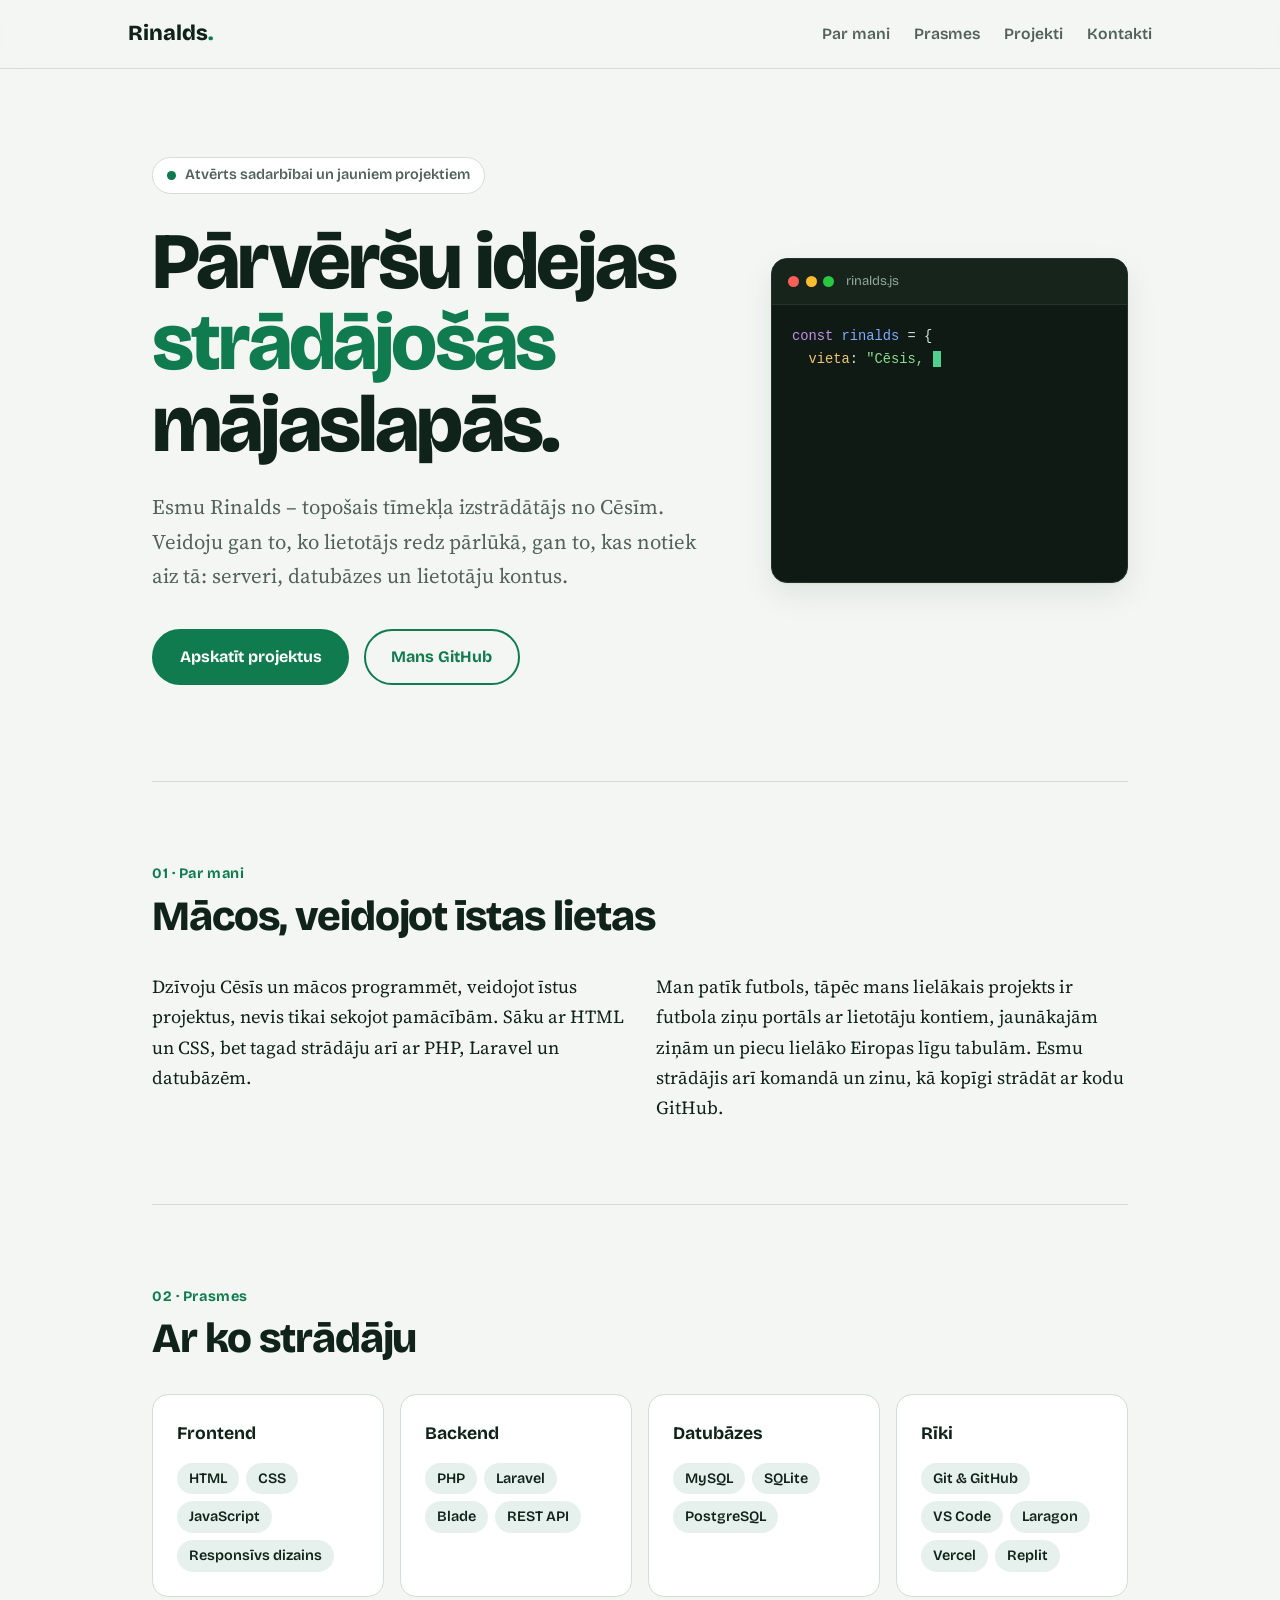
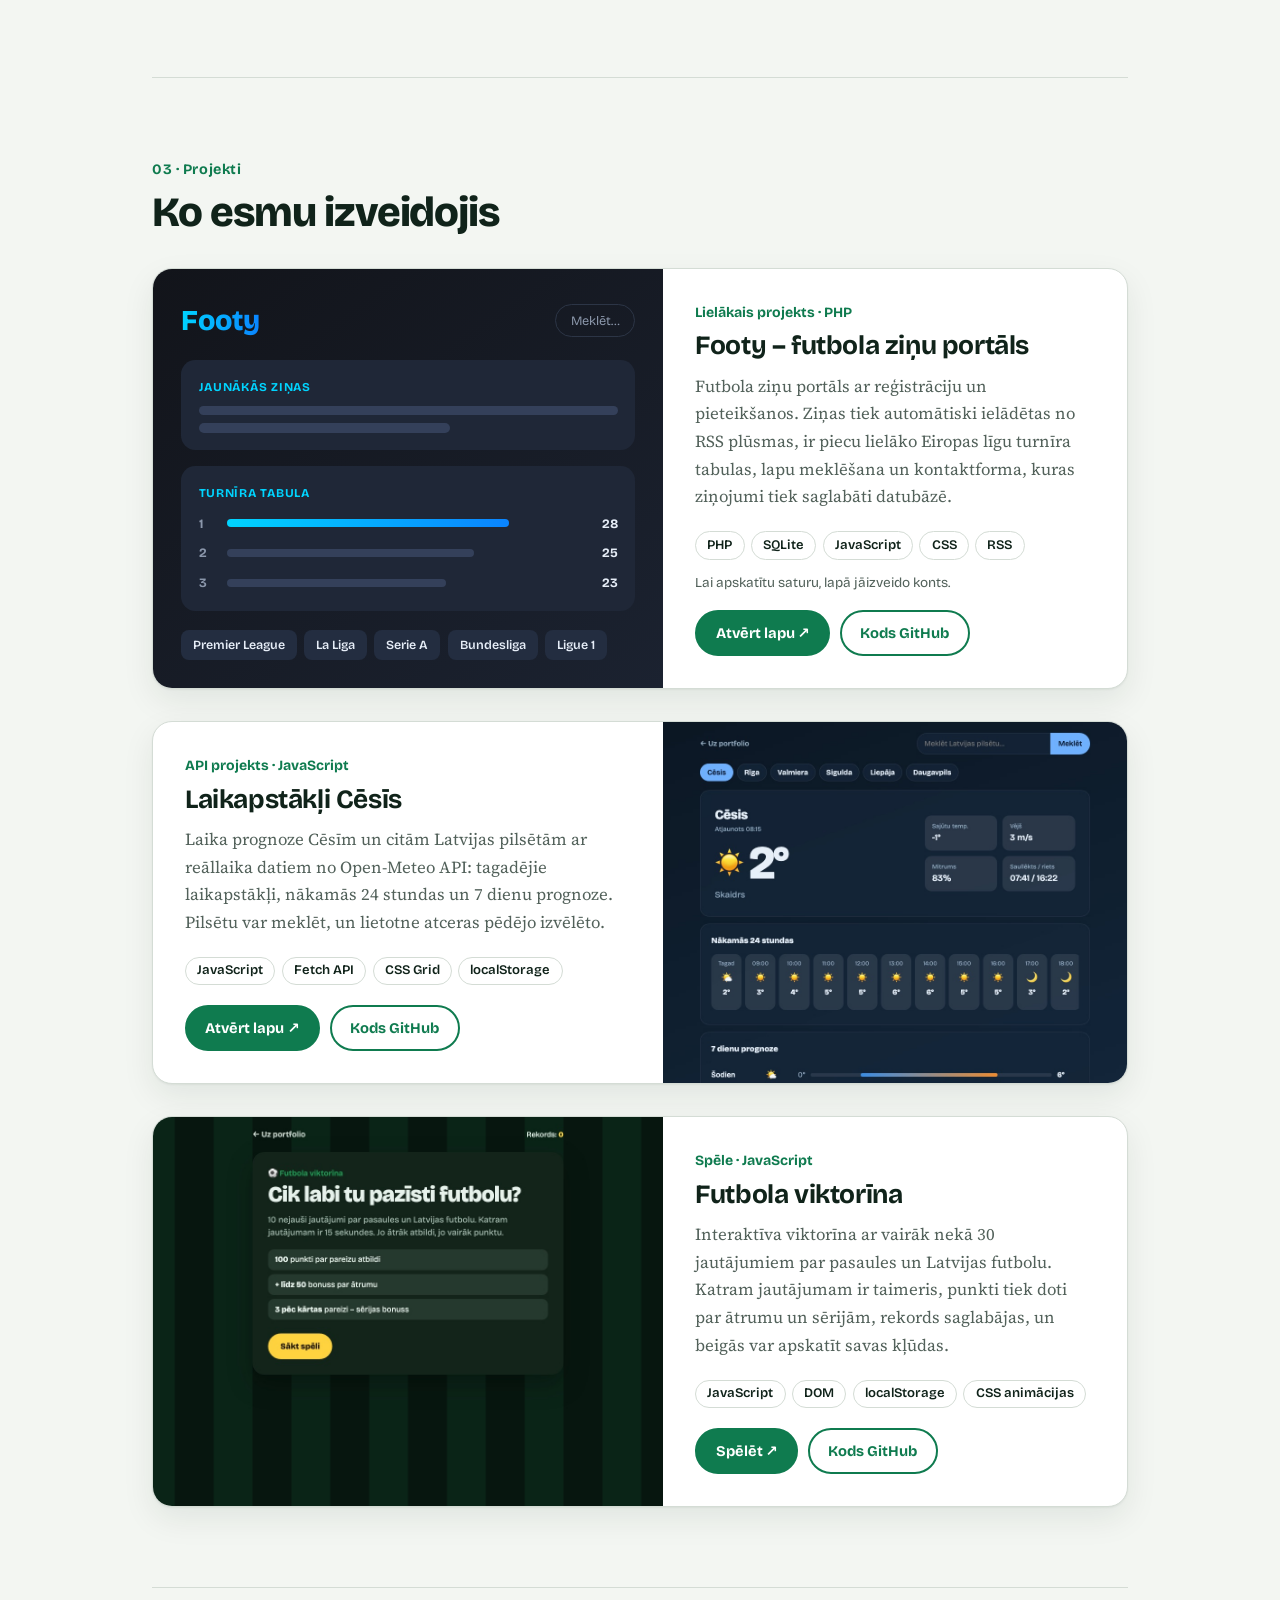
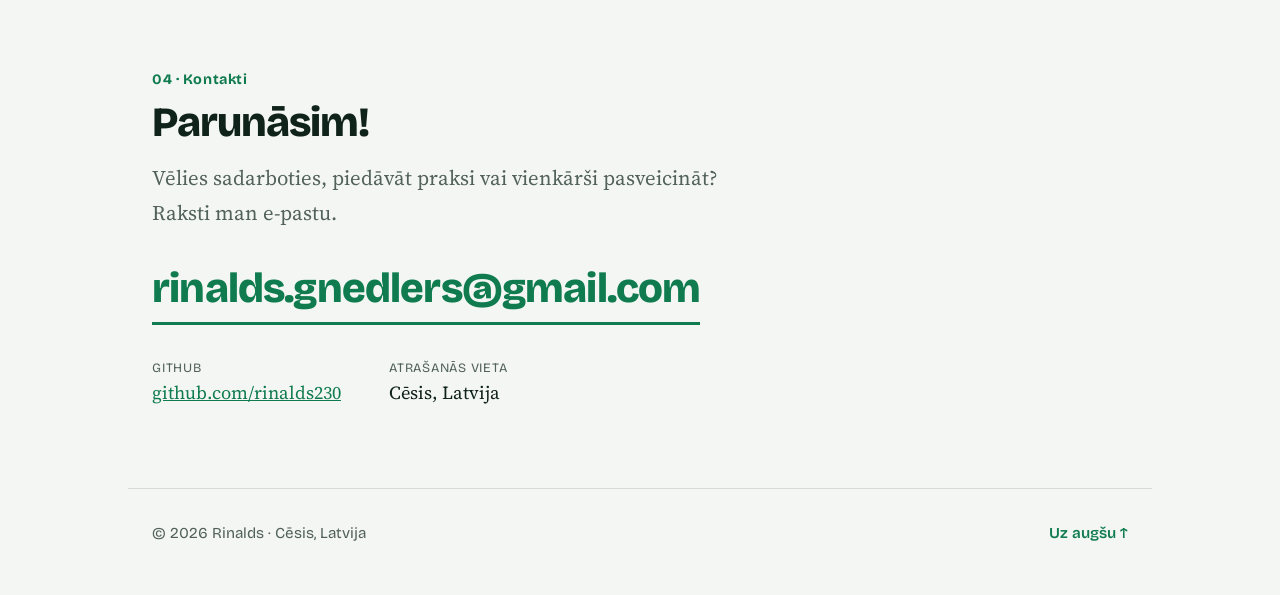
==== index.html @ afd1f58f "Aizstāt ievada kartīti ar koda redaktoru, kurā kods rakstās pats" ====
<!DOCTYPE html>
<html lang="lv">
<head>
  <meta charset="UTF-8">
  <meta name="viewport" content="width=device-width, initial-scale=1">
  <title>Rinalds | Tīmekļa izstrādātājs no Cēsīm</title>
  <meta name="description" content="Rinalds ir topošais tīmekļa izstrādātājs no Cēsīm, Latvijā. Projekti: futbola ziņu portāls Footy, laika prognozes lietotne un futbola viktorīna.">
  <link rel="preconnect" href="https://fonts.googleapis.com">
  <link rel="preconnect" href="https://fonts.gstatic.com" crossorigin>
  <link href="https://fonts.googleapis.com/css2?family=Bricolage+Grotesque:opsz,wght@12..96,400;12..96,600;12..96,700;12..96,800&family=Source+Serif+4:opsz,wght@8..60,400;8..60,500&display=swap" rel="stylesheet">
  <link rel="stylesheet" href="style.css">
</head>
<body>

  <header class="site-header">
    <a class="logo" href="#top">Rinalds<span>.</span></a>
    <nav aria-label="Galvenā navigācija">
      <a href="#about">Par mani</a>
      <a href="#skills">Prasmes</a>
      <a href="#projects">Projekti</a>
      <a href="#contact">Kontakti</a>
    </nav>
  </header>

  <main id="top">
    <section class="hero">
      <div class="hero-text">
        <p class="status"><span class="dot"></span>Atvērts sadarbībai un jauniem projektiem</p>
        <h1>Pārvēršu idejas <em>strādājošās</em> mājaslapās.</h1>
        <p class="lead">Esmu Rinalds – topošais tīmekļa izstrādātājs no Cēsīm. Veidoju gan to, ko lietotājs redz pārlūkā, gan to, kas notiek aiz tā: serveri, datubāzes un lietotāju kontus.</p>
        <div class="actions">
          <a class="button" href="#projects">Apskatīt projektus</a>
          <a class="button ghost" href="https://github.com/rinalds230" target="_blank" rel="noopener">Mans GitHub</a>
        </div>
      </div>

      <aside class="editor" aria-label="Par mani koda veidā">
        <div class="editor-bar">
          <span class="lights"><i></i><i></i><i></i></span>
          <span class="editor-file">rinalds.js</span>
        </div>
        <pre class="editor-code"><code class="ghost" id="ghost" aria-hidden="true"></code><code class="live"><span id="code"></span><span class="cursor"></span></code></pre>
      </aside>
    </section>

    <section id="about" class="section">
      <p class="eyebrow">01 · Par mani</p>
      <h2>Mācos, veidojot īstas lietas</h2>
      <div class="prose">
        <p>Dzīvoju Cēsīs un mācos programmēt, veidojot īstus projektus, nevis tikai sekojot pamācībām. Sāku ar HTML un CSS, bet tagad strādāju arī ar PHP, Laravel un datubāzēm.</p>
        <p>Man patīk futbols, tāpēc mans lielākais projekts ir futbola ziņu portāls ar lietotāju kontiem, jaunākajām ziņām un piecu lielāko Eiropas līgu tabulām. Esmu strādājis arī komandā un zinu, kā kopīgi strādāt ar kodu GitHub.</p>
      </div>
    </section>

    <section id="skills" class="section">
      <p class="eyebrow">02 · Prasmes</p>
      <h2>Ar ko strādāju</h2>
      <div class="skill-grid">
        <div class="skill-group">
          <h3>Frontend</h3>
          <ul>
            <li>HTML</li>
            <li>CSS</li>
            <li>JavaScript</li>
            <li>Responsīvs dizains</li>
          </ul>
        </div>
        <div class="skill-group">
          <h3>Backend</h3>
          <ul>
            <li>PHP</li>
            <li>Laravel</li>
            <li>Blade</li>
            <li>REST API</li>
          </ul>
        </div>
        <div class="skill-group">
          <h3>Datubāzes</h3>
          <ul>
            <li>MySQL</li>
            <li>SQLite</li>
            <li>PostgreSQL</li>
          </ul>
        </div>
        <div class="skill-group">
          <h3>Rīki</h3>
          <ul>
            <li>Git &amp; GitHub</li>
            <li>VS Code</li>
            <li>Laragon</li>
            <li>Vercel</li>
            <li>Replit</li>
          </ul>
        </div>
      </div>
    </section>

    <section id="projects" class="section">
      <p class="eyebrow">03 · Projekti</p>
      <h2>Ko esmu izveidojis</h2>
      <div class="project-list">

        <article class="project">
          <div class="preview preview-footy" aria-hidden="true">
            <div class="fp-top"><span class="fp-logo">Footy</span><span class="fp-search">Meklēt…</span></div>
            <div class="fp-news">
              <span class="fp-tag">Jaunākās ziņas</span>
              <span class="fp-line"></span><span class="fp-line short"></span>
            </div>
            <div class="fp-table">
              <span class="fp-tag">Turnīra tabula</span>
              <div class="fp-row"><b>1</b><span class="fp-bar" style="width:80%"></span><i>28</i></div>
              <div class="fp-row"><b>2</b><span class="fp-bar" style="width:70%"></span><i>25</i></div>
              <div class="fp-row"><b>3</b><span class="fp-bar" style="width:62%"></span><i>23</i></div>
            </div>
            <div class="fp-leagues">
              <span>Premier League</span><span>La Liga</span><span>Serie A</span><span>Bundesliga</span><span>Ligue 1</span>
            </div>
          </div>
          <div class="project-body">
            <p class="meta">Lielākais projekts · PHP</p>
            <h3>Footy – futbola ziņu portāls</h3>
            <p>Futbola ziņu portāls ar reģistrāciju un pieteikšanos. Ziņas tiek automātiski ielādētas no RSS plūsmas, ir piecu lielāko Eiropas līgu turnīra tabulas, lapu meklēšana un kontaktforma, kuras ziņojumi tiek saglabāti datubāzē.</p>
            <ul class="tags"><li>PHP</li><li>SQLite</li><li>JavaScript</li><li>CSS</li><li>RSS</li></ul>
            <p class="note">Lai apskatītu saturu, lapā jāizveido konts.</p>
            <div class="project-links">
              <a class="button small" href="https://footy--rinaldsgnedlers.replit.app" target="_blank" rel="noopener">Atvērt lapu ↗</a>
              <a class="button small ghost" href="https://github.com/rinalds230/Football-blog-web" target="_blank" rel="noopener">Kods GitHub</a>
            </div>
          </div>
        </article>

        <article class="project">
          <a class="preview" href="projekti/laiks/" target="_blank" rel="noopener" tabindex="-1" aria-hidden="true">
            <img src="img/laiks.jpg" alt="" width="1280" height="800" loading="lazy">
          </a>
          <div class="project-body">
            <p class="meta">API projekts · JavaScript</p>
            <h3>Laikapstākļi Cēsīs</h3>
            <p>Laika prognoze Cēsīm un citām Latvijas pilsētām ar reāllaika datiem no Open-Meteo API: tagadējie laikapstākļi, nākamās 24 stundas un 7 dienu prognoze. Pilsētu var meklēt, un lietotne atceras pēdējo izvēlēto.</p>
            <ul class="tags"><li>JavaScript</li><li>Fetch API</li><li>CSS Grid</li><li>localStorage</li></ul>
            <div class="project-links">
              <a class="button small" href="projekti/laiks/" target="_blank" rel="noopener">Atvērt lapu ↗</a>
              <a class="button small ghost" href="https://github.com/rinalds230/portfolio/tree/main/projekti/laiks" target="_blank" rel="noopener">Kods GitHub</a>
            </div>
          </div>
        </article>

        <article class="project">
          <a class="preview" href="projekti/viktorina/" target="_blank" rel="noopener" tabindex="-1" aria-hidden="true">
            <img src="img/viktorina.jpg" alt="" width="1280" height="800" loading="lazy">
          </a>
          <div class="project-body">
            <p class="meta">Spēle · JavaScript</p>
            <h3>Futbola viktorīna</h3>
            <p>Interaktīva viktorīna ar vairāk nekā 30 jautājumiem par pasaules un Latvijas futbolu. Katram jautājumam ir taimeris, punkti tiek doti par ātrumu un sērijām, rekords saglabājas, un beigās var apskatīt savas kļūdas.</p>
            <ul class="tags"><li>JavaScript</li><li>DOM</li><li>localStorage</li><li>CSS animācijas</li></ul>
            <div class="project-links">
              <a class="button small" href="projekti/viktorina/" target="_blank" rel="noopener">Spēlēt ↗</a>
              <a class="button small ghost" href="https://github.com/rinalds230/portfolio/tree/main/projekti/viktorina" target="_blank" rel="noopener">Kods GitHub</a>
            </div>
          </div>
        </article>

      </div>
    </section>

    <section id="contact" class="section contact">
      <p class="eyebrow">04 · Kontakti</p>
      <h2>Parunāsim!</h2>
      <p class="lead">Vēlies sadarboties, piedāvāt praksi vai vienkārši pasveicināt? Raksti man e-pastu.</p>
      <a class="email" href="mailto:rinalds.gnedlers@gmail.com">rinalds.gnedlers@gmail.com</a>
      <ul class="contact-list">
        <li><span>GitHub</span><a href="https://github.com/rinalds230" target="_blank" rel="noopener">github.com/rinalds230</a></li>
        <li><span>Atrašanās vieta</span>Cēsis, Latvija</li>
      </ul>
    </section>
  </main>

  <footer class="site-footer">
    <p>&copy; 2026 Rinalds · Cēsis, Latvija</p>
    <a href="#top">Uz augšu ↑</a>
  </footer>

  <script>
    // Koda redaktors, kurā kods "pats uzrakstās"
    // Katrs gabals: [teksts, krāsas klase]
    const CODE = [
      ["const ", "k"], ["rinalds", "v"], [" = {\n", "p"],
      ["  vieta", "key"], [": ", "p"], ['"Cēsis, Latvija"', "s"], [",\n", "p"],
      ["  loma", "key"], [": ", "p"], ['"Tīmekļa izstrādātājs"', "s"], [",\n", "p"],
      ["  mācos", "key"], [": [", "p"], ['"Laravel"', "s"], [", ", "p"], ['"PHP"', "s"], ["],\n", "p"],
      ["  hobijs", "key"], [": ", "p"], ['"futbols ⚽"', "s"], [",\n", "p"],
      ["  kafija", "key"], [": ", "p"], ["true", "n"], [",\n", "p"],
      ["  gatavsJaunamProjektam", "key"], [": ", "p"], ["true", "n"], [",\n", "p"],
      ["};\n\n", "p"],
      ["rinalds", "v"], [".", "p"], ["sveiki", "f"], ["();", "p"], ["  // 👋", "c"],
    ];

    const codeEl = document.getElementById("code");
    const escape = (t) => t.replace(/&/g, "&amp;").replace(/</g, "&lt;");
    const html = (parts) => parts.map(([t, c]) => `<span class="t-${c}">${escape(t)}</span>`).join("");

    // Neredzama pilna kopija tur loga izmēru, kamēr kods rakstās
    document.getElementById("ghost").innerHTML = html(CODE);

    if (window.matchMedia("(prefers-reduced-motion: reduce)").matches) {
      codeEl.innerHTML = html(CODE);
    } else {
      let part = 0, char = 0;
      const type = () => {
        if (part >= CODE.length) return;
        const [text, cls] = CODE[part];
        char++;
        codeEl.innerHTML = html(CODE.slice(0, part)) + html([[text.slice(0, char), cls]]);
        const typed = text[char - 1];
        if (char >= text.length) { part++; char = 0; }
        setTimeout(type, typed === "\n" ? 180 : 28 + Math.random() * 40);
      };
      setTimeout(type, 600);
    }
  </script>
</body>
</html>
---- style.css ----
:root {
  --bg: #f3f6f2;
  --panel: #ffffff;
  --panel-2: #e9efe9;
  --ink: #10231a;
  --muted: #52615a;
  --accent: #0f7b4f;
  --accent-soft: rgba(15, 123, 79, 0.1);
  --accent-ink: #ffffff;
  --line: #d4dcd5;
  --shadow: 0 1px 2px rgba(16, 35, 26, 0.05), 0 12px 32px rgba(16, 35, 26, 0.08);
  --heading: "Bricolage Grotesque", system-ui, sans-serif;
  --body: "Source Serif 4", Georgia, serif;
  --max: 64rem;
}

@media (prefers-color-scheme: dark) {
  :root {
    --bg: #0c1611;
    --panel: #13211a;
    --panel-2: #1a2c22;
    --ink: #e6f0ea;
    --muted: #9db2a6;
    --accent: #4fd08e;
    --accent-soft: rgba(79, 208, 142, 0.12);
    --accent-ink: #08140e;
    --line: #25382d;
    --shadow: 0 1px 2px rgba(0, 0, 0, 0.3), 0 16px 40px rgba(0, 0, 0, 0.35);
  }
}

* { box-sizing: border-box; margin: 0; padding: 0; }
html { scroll-behavior: smooth; scroll-padding-top: 5rem; }

body {
  background:
    radial-gradient(60rem 30rem at 85% -10%, var(--accent-soft), transparent 70%),
    var(--bg);
  color: var(--ink);
  font-family: var(--body);
  font-size: 1.15rem;
  line-height: 1.65;
}

img { max-width: 100%; display: block; }
a { color: var(--accent); }
a:focus-visible, .button:focus-visible { outline: 3px solid var(--accent); outline-offset: 3px; }

h1, h2, h3, .logo, nav a, .button, .meta, .tags, .status, .email, .eyebrow,
.skill-group li, .contact-list span, .note, .site-footer {
  font-family: var(--heading);
}

/* Galvene */
.site-header {
  position: sticky;
  top: 0;
  z-index: 10;
  display: flex;
  justify-content: space-between;
  align-items: center;
  gap: 1rem;
  padding: 1rem max(1.5rem, calc((100% - var(--max)) / 2));
  background: color-mix(in srgb, var(--bg) 85%, transparent);
  backdrop-filter: blur(10px);
  border-bottom: 1px solid var(--line);
}
.logo { font-weight: 800; font-size: 1.35rem; color: var(--ink); text-decoration: none; }
.logo span { color: var(--accent); }
nav { display: flex; gap: 1.5rem; flex-wrap: wrap; }
nav a { color: var(--muted); text-decoration: none; font-size: 0.98rem; font-weight: 600; }
nav a:hover { color: var(--accent); }

/* Izkārtojums */
main { max-width: var(--max); margin: 0 auto; padding: 0 1.5rem; }

/* Ievads */
.hero {
  display: grid;
  grid-template-columns: 1.6fr 1fr;
  gap: 3rem;
  align-items: center;
  padding: 5.5rem 0 6rem;
}
.hero-text { animation: rise 0.7s ease-out both; }
.status {
  display: inline-flex;
  align-items: center;
  gap: 0.55rem;
  padding: 0.35rem 0.9rem;
  font-size: 0.9rem;
  font-weight: 600;
  color: var(--muted);
  background: var(--panel);
  border: 1px solid var(--line);
  border-radius: 999px;
  margin-bottom: 1.75rem;
}
.dot {
  width: 0.55rem; height: 0.55rem;
  border-radius: 50%;
  background: var(--accent);
  box-shadow: 0 0 0 0 var(--accent);
  animation: pulse 2s infinite;
}
.hero h1 {
  font-size: clamp(2.6rem, 7vw, 5rem);
  font-weight: 800;
  line-height: 1.02;
  letter-spacing: -0.035em;
}
.hero h1 em {
  font-style: normal;
  color: var(--accent);
}
.lead { color: var(--muted); font-size: 1.3rem; max-width: 36rem; margin-top: 1.5rem; }
.actions { display: flex; gap: 0.9rem; flex-wrap: wrap; margin-top: 2.25rem; }

.button {
  display: inline-block;
  padding: 0.8rem 1.6rem;
  background: var(--accent);
  color: var(--accent-ink);
  font-weight: 700;
  font-size: 1rem;
  text-decoration: none;
  border-radius: 999px;
  border: 2px solid var(--accent);
  transition: transform 0.15s, background 0.15s;
}
.button.ghost { background: transparent; color: var(--accent); }
.button.ghost:hover { background: var(--accent-soft); }
.button:hover { transform: translateY(-2px); }
.button.small { padding: 0.55rem 1.15rem; font-size: 0.92rem; }

/* Koda redaktors ievadā (vienmēr tumšs, kā īsts redaktors) */
.editor {
  background: #0f1a14;
  border: 1px solid #22352a;
  border-radius: 1rem;
  box-shadow: var(--shadow);
  overflow: hidden;
  transform: rotate(1.5deg);
  animation: rise 0.7s 0.15s ease-out both;
  transition: transform 0.3s;
}
.editor:hover { transform: rotate(0deg); }
.editor-bar {
  display: flex;
  align-items: center;
  gap: 0.75rem;
  padding: 0.7rem 1rem;
  background: #16241c;
  border-bottom: 1px solid #22352a;
}
.lights { display: flex; gap: 0.4rem; }
.lights i { width: 0.7rem; height: 0.7rem; border-radius: 50%; background: #ff5f57; }
.lights i:nth-child(2) { background: #febc2e; }
.lights i:nth-child(3) { background: #28c840; }
.editor-file { font-family: var(--heading); font-size: 0.82rem; color: #8fa89a; }
.editor-code {
  display: grid;
  padding: 1.25rem 1.25rem 1.5rem;
  font-family: ui-monospace, "SF Mono", Menlo, Consolas, monospace;
  font-size: 0.86rem;
  line-height: 1.7;
  color: #d6e4dc;
  white-space: pre-wrap;
  word-break: break-word;
}
.editor-code code { grid-area: 1 / 1; font: inherit; }
.editor-code .ghost { visibility: hidden; }
.t-k { color: #c792ea; }
.t-v { color: #82aaff; }
.t-key { color: #f0c674; }
.t-s { color: #8ddb8c; }
.t-n { color: #f78c6c; }
.t-f { color: #4fd08e; }
.t-c { color: #6b8577; font-style: italic; }
.cursor {
  display: inline-block;
  width: 0.55em;
  height: 1.15em;
  margin-left: 1px;
  vertical-align: text-bottom;
  background: #4fd08e;
  animation: blink 1s steps(1) infinite;
}
@keyframes blink { 50% { opacity: 0; } }

/* Sadaļas */
.section { padding: 5rem 0; border-top: 1px solid var(--line); }
.eyebrow { font-size: 0.9rem; font-weight: 700; color: var(--accent); letter-spacing: 0.04em; margin-bottom: 0.5rem; }
.section > h2 {
  font-size: clamp(1.9rem, 4vw, 2.6rem);
  font-weight: 800;
  line-height: 1.1;
  letter-spacing: -0.025em;
  margin-bottom: 2rem;
}

/* Par mani */
.prose { display: grid; grid-template-columns: 1fr 1fr; gap: 2rem; }
.prose p { color: var(--ink); }

/* Prasmes */
.skill-grid { display: grid; grid-template-columns: repeat(4, 1fr); gap: 1rem; }
.skill-group {
  padding: 1.5rem;
  background: var(--panel);
  border: 1px solid var(--line);
  border-radius: 1rem;
  transition: border-color 0.2s, transform 0.2s;
}
.skill-group:hover { border-color: var(--accent); transform: translateY(-3px); }
.skill-group h3 { font-size: 1.1rem; margin-bottom: 0.9rem; }
.skill-group ul { display: flex; flex-wrap: wrap; gap: 0.45rem; list-style: none; }
.skill-group li {
  font-size: 0.9rem;
  font-weight: 600;
  padding: 0.25rem 0.75rem;
  background: var(--accent-soft);
  color: var(--ink);
  border-radius: 999px;
}

/* Projekti */
.project-list { display: grid; gap: 2rem; }
.project {
  display: grid;
  grid-template-columns: 1.1fr 1fr;
  background: var(--panel);
  border: 1px solid var(--line);
  border-radius: 1.25rem;
  overflow: hidden;
  box-shadow: var(--shadow);
  transition: transform 0.25s, border-color 0.25s;
}
.project:hover { transform: translateY(-4px); border-color: var(--accent); }
.project:nth-child(even) .preview { order: 2; }

.preview {
  position: relative;
  display: block;
  min-height: 16rem;
  background: var(--panel-2);
  overflow: hidden;
}
.preview img {
  width: 100%; height: 100%;
  object-fit: cover;
  object-position: top center;
  transition: transform 0.5s;
}
.project:hover .preview img { transform: scale(1.04); }

.project-body { display: flex; flex-direction: column; padding: 2rem; }
.meta { font-size: 0.88rem; color: var(--accent); font-weight: 700; margin-bottom: 0.4rem; }
.project h3 { font-size: 1.65rem; line-height: 1.15; letter-spacing: -0.015em; margin-bottom: 0.75rem; }
.project-body > p:not(.meta):not(.note) { color: var(--muted); font-size: 1.05rem; }
.tags { display: flex; flex-wrap: wrap; gap: 0.4rem; list-style: none; margin: 1.25rem 0; font-size: 0.82rem; font-weight: 600; }
.tags li { padding: 0.15rem 0.7rem; border: 1px solid var(--line); border-radius: 999px; }
.note { font-size: 0.85rem; color: var(--muted); margin: -0.5rem 0 1rem; }
.project-links { display: flex; flex-wrap: wrap; gap: 0.6rem; margin-top: auto; }

/* Footy priekšskatījums (zīmēts ar CSS) */
.preview-footy {
  display: flex;
  flex-direction: column;
  gap: 1rem;
  padding: 1.75rem;
  background: linear-gradient(145deg, #12141a, #1b2230);
  color: #e6edf7;
  font-family: var(--heading);
}
.fp-top { display: flex; justify-content: space-between; align-items: center; }
.fp-logo {
  font-size: 1.8rem; font-weight: 800;
  background: linear-gradient(90deg, #00d4ff, #0a84ff);
  -webkit-background-clip: text; background-clip: text; color: transparent;
}
.fp-search { font-size: 0.8rem; padding: 0.3rem 0.9rem; border: 1px solid #2c3546; border-radius: 999px; color: #8b97ab; }
.fp-news {
  display: flex; flex-direction: column; gap: 0.5rem;
  padding: 1.1rem;
  background: #1f2737;
  border-radius: 0.9rem;
}
.fp-tag { font-size: 0.75rem; font-weight: 700; color: #00d4ff; text-transform: uppercase; letter-spacing: 0.06em; }
.fp-line { height: 0.6rem; background: #34405a; border-radius: 999px; }
.fp-line.short { width: 60%; }
.fp-table { display: flex; flex-direction: column; gap: 0.55rem; padding: 1.1rem; background: #1f2737; border-radius: 0.9rem; }
.fp-row { display: grid; grid-template-columns: 1.2rem 1fr 1.8rem; align-items: center; gap: 0.6rem; font-size: 0.8rem; }
.fp-row b { color: #8b97ab; }
.fp-row i { font-style: normal; font-weight: 700; text-align: right; }
.fp-bar { height: 0.5rem; background: #34405a; border-radius: 999px; }
.fp-row:first-of-type .fp-bar { background: linear-gradient(90deg, #00d4ff, #0a84ff); }
.fp-leagues { display: flex; flex-wrap: wrap; gap: 0.45rem; margin-top: auto; }
.fp-leagues span { font-size: 0.78rem; font-weight: 600; padding: 0.3rem 0.75rem; background: #232d40; border-radius: 0.5rem; }

/* Kontakti */
.contact .lead { margin-top: -1rem; margin-bottom: 1.5rem; }
.email {
  display: inline-block;
  font-size: clamp(1.3rem, 4.5vw, 2.6rem);
  font-weight: 800;
  letter-spacing: -0.02em;
  word-break: break-word;
  text-decoration: none;
  background: linear-gradient(var(--accent), var(--accent)) 0 100% / 100% 3px no-repeat;
  padding-bottom: 0.15rem;
  transition: background-size 0.3s;
}
.email:hover { background-size: 100% 100%; color: var(--accent-ink); }
.contact-list { list-style: none; display: flex; flex-wrap: wrap; gap: 1rem 3rem; margin-top: 2rem; }
.contact-list li { display: flex; flex-direction: column; }
.contact-list span { font-size: 0.8rem; text-transform: uppercase; letter-spacing: 0.06em; color: var(--muted); }

/* Kājene */
.site-footer {
  display: flex;
  justify-content: space-between;
  gap: 1rem;
  max-width: var(--max);
  margin: 0 auto;
  padding: 2rem 1.5rem 3rem;
  border-top: 1px solid var(--line);
  color: var(--muted);
  font-size: 0.95rem;
}
.site-footer a { text-decoration: none; font-weight: 600; }

@keyframes rise {
  from { opacity: 0; transform: translateY(16px); }
  to { opacity: 1; transform: none; }
}
@keyframes pulse {
  0% { box-shadow: 0 0 0 0 color-mix(in srgb, var(--accent) 60%, transparent); }
  70% { box-shadow: 0 0 0 0.5rem transparent; }
  100% { box-shadow: 0 0 0 0 transparent; }
}

@media (max-width: 900px) {
  .hero { grid-template-columns: 1fr; gap: 2.5rem; padding: 3.5rem 0 4.5rem; }
  .editor { transform: none; }
  .skill-grid { grid-template-columns: 1fr 1fr; }
  .project { grid-template-columns: 1fr; }
  .project:nth-child(even) .preview { order: 0; }
  .preview { aspect-ratio: 16 / 10; min-height: 0; }
}

@media (max-width: 600px) {
  body { font-size: 1.08rem; }
  .site-header { flex-direction: column; align-items: flex-start; gap: 0.4rem; padding-block: 0.75rem; }
  nav { gap: 1rem; }
  .prose { grid-template-columns: 1fr; gap: 0; }
  .prose p + p { margin-top: 1rem; }
  .skill-grid { grid-template-columns: 1fr; }
  .project-body { padding: 1.5rem; }
  .site-footer { flex-direction: column; }
}

@media (prefers-reduced-motion: reduce) {
  html { scroll-behavior: auto; }
  *, *::before, *::after { animation: none !important; transition: none !important; }
}
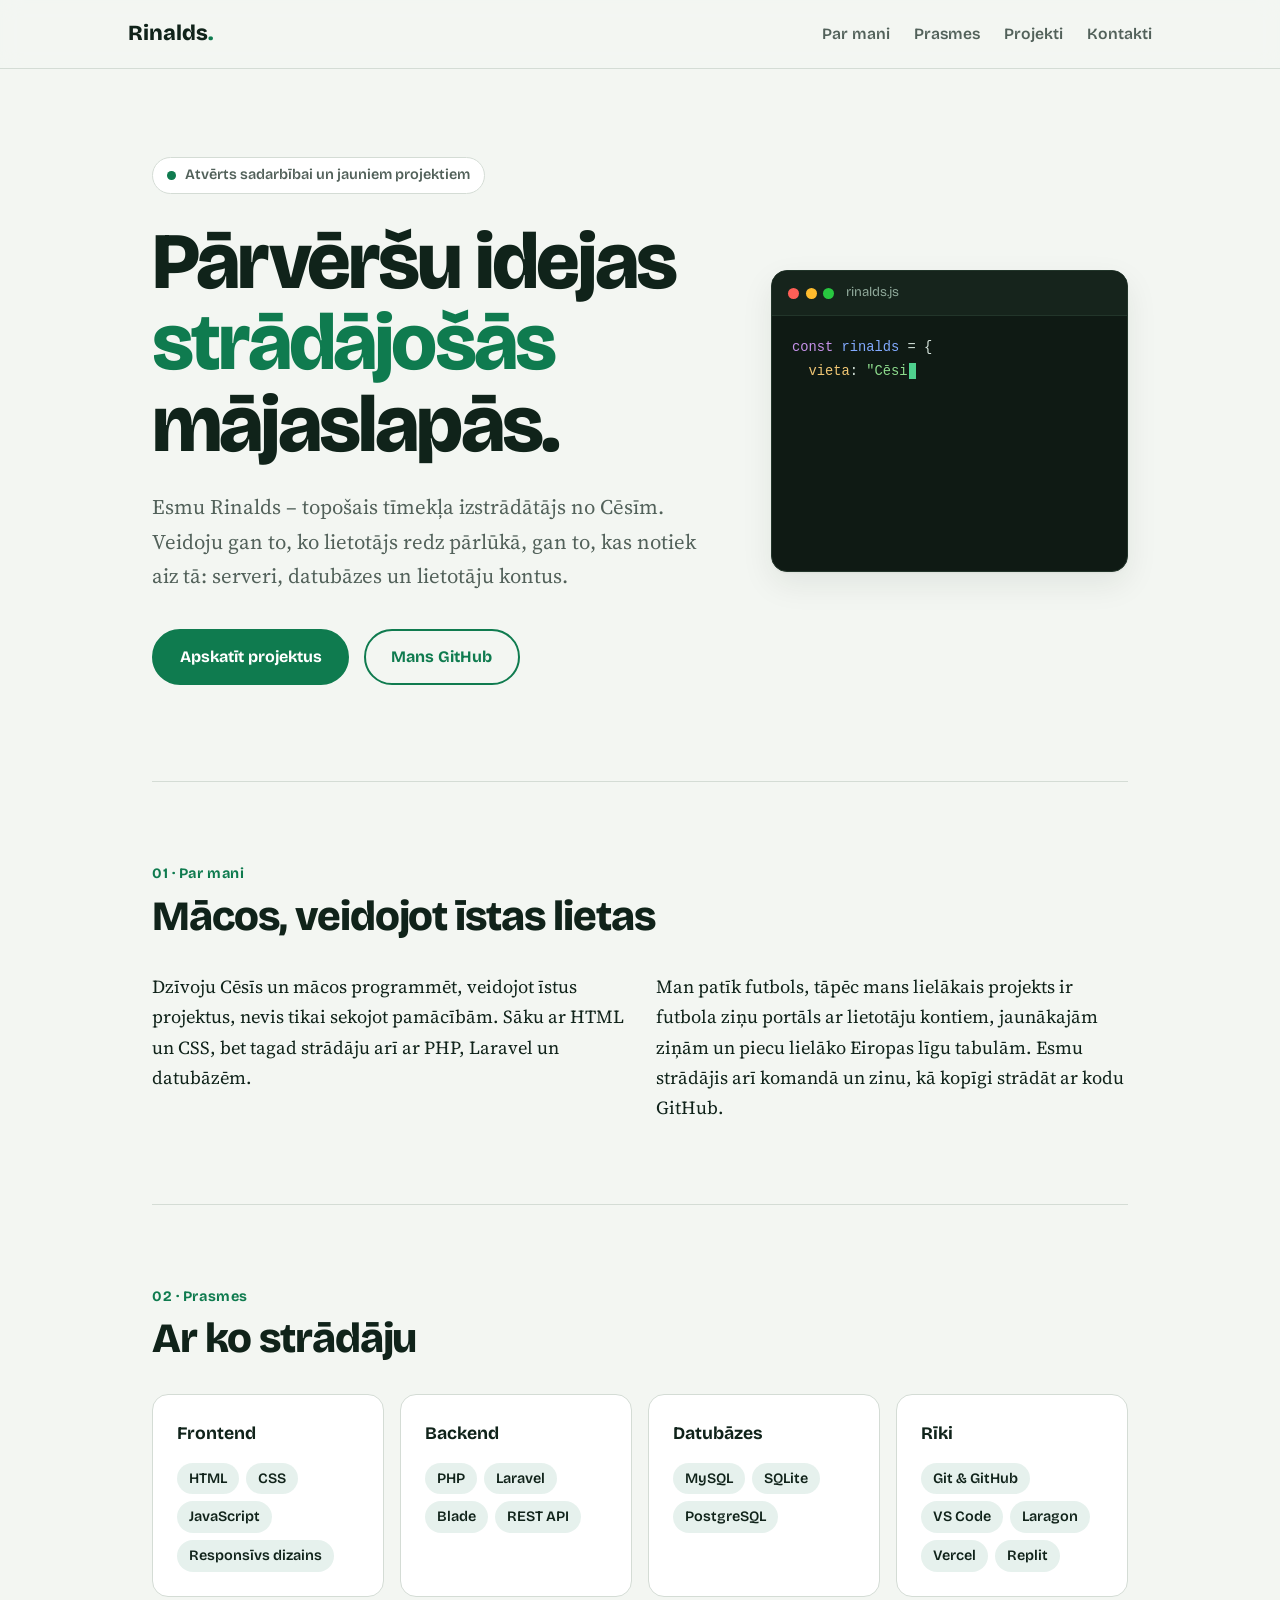
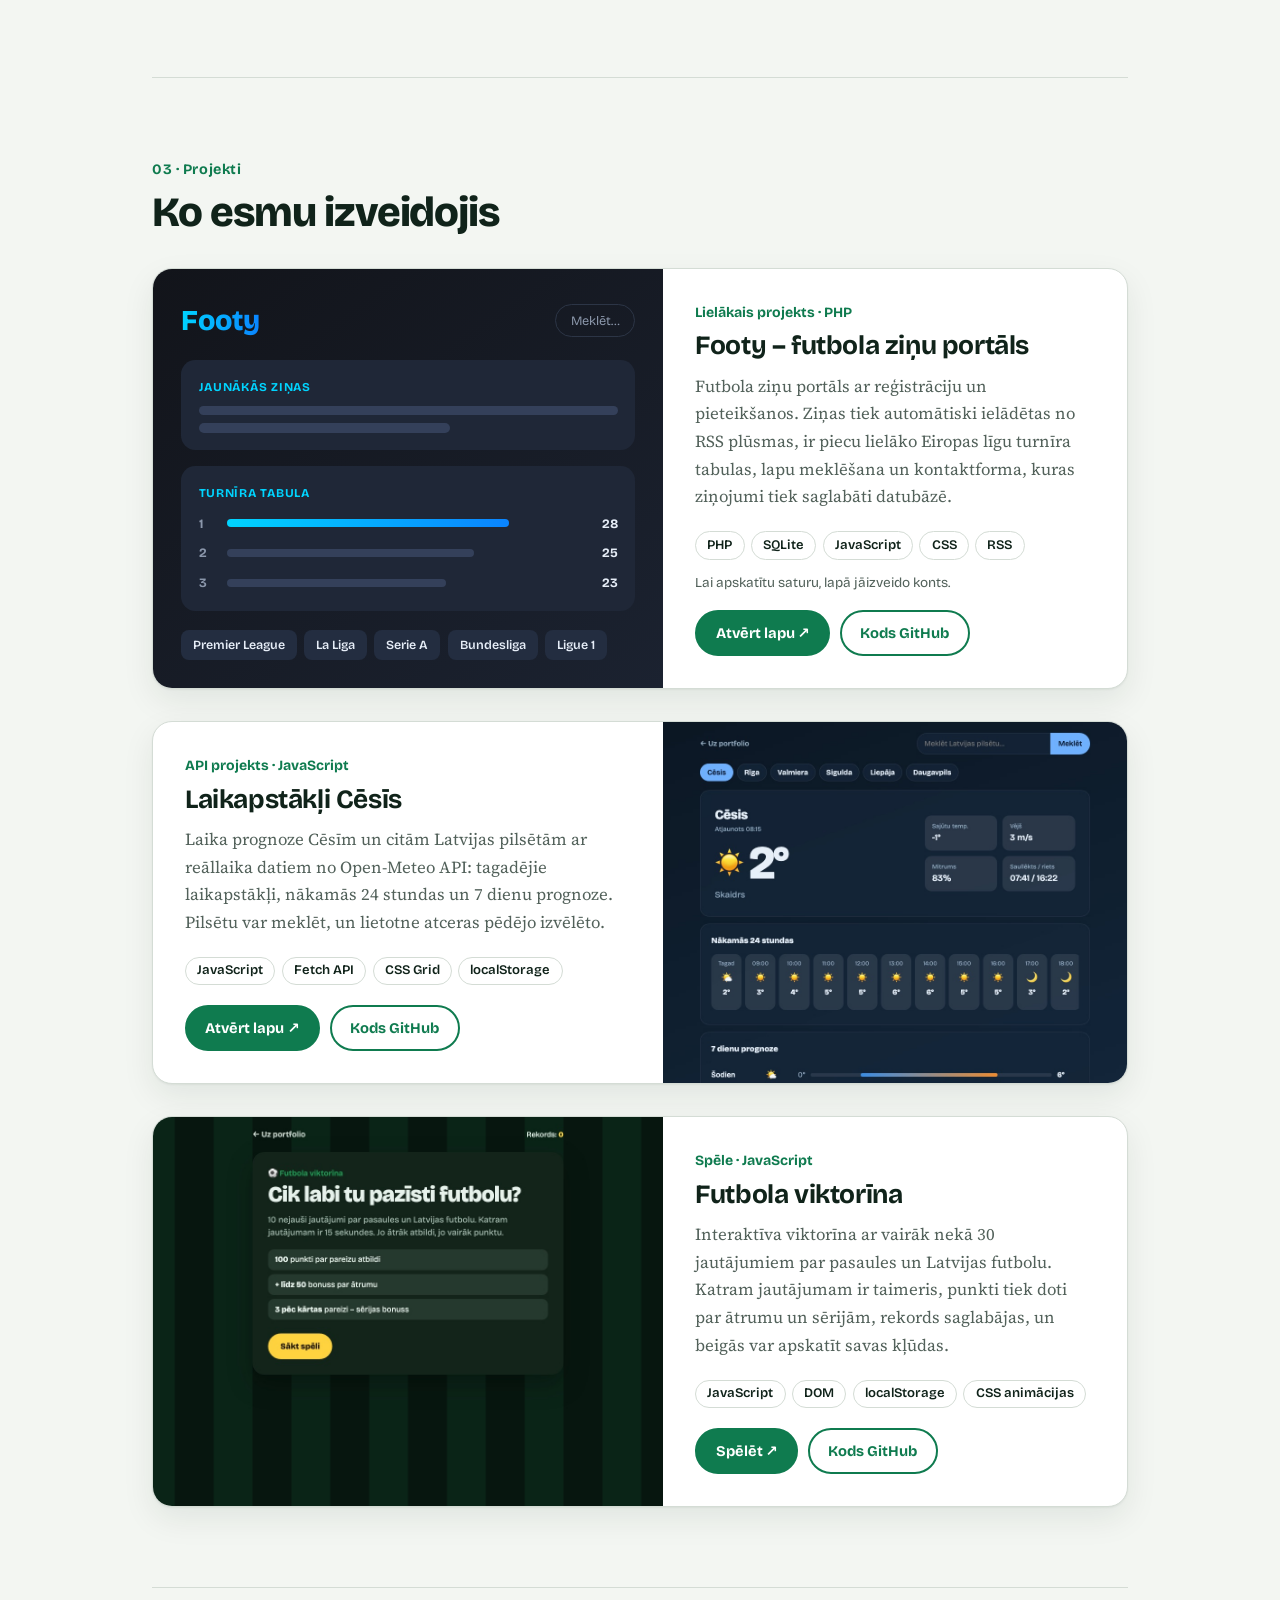
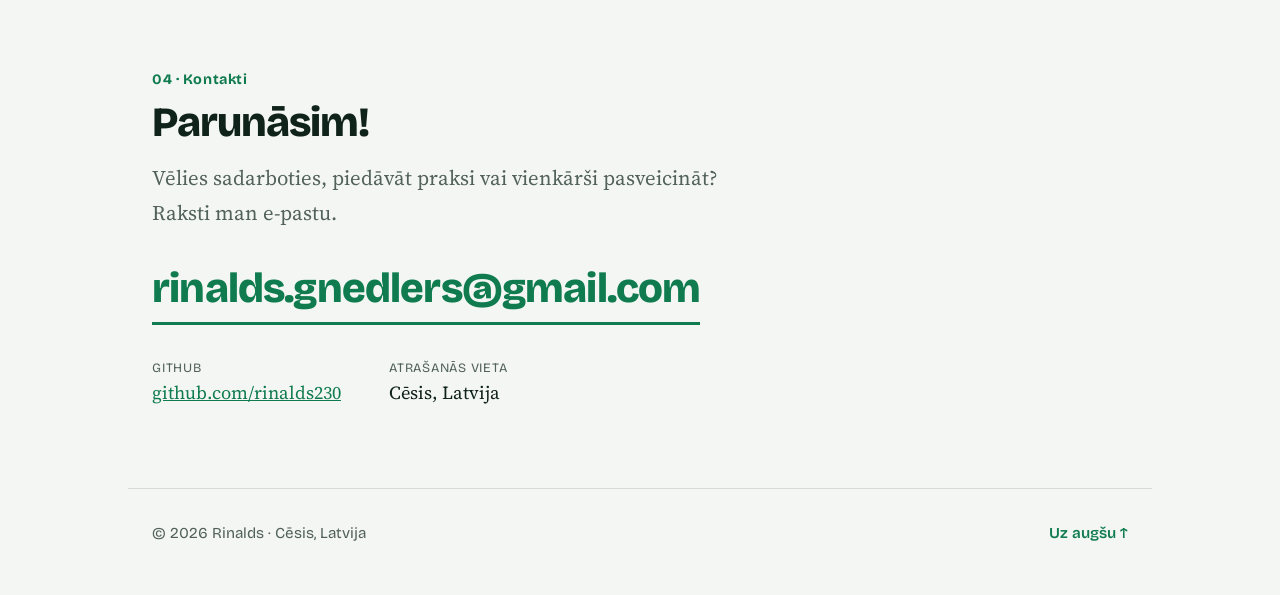
==== commit f9c41747: "Noņemt kafija rindu no koda redaktora" ====
--- a/index.html
+++ b/index.html
@@ -191,7 +191,6 @@
       ["  loma", "key"], [": ", "p"], ['"Tīmekļa izstrādātājs"', "s"], [",\n", "p"],
       ["  mācos", "key"], [": [", "p"], ['"Laravel"', "s"], [", ", "p"], ['"PHP"', "s"], ["],\n", "p"],
       ["  hobijs", "key"], [": ", "p"], ['"futbols ⚽"', "s"], [",\n", "p"],
-      ["  kafija", "key"], [": ", "p"], ["true", "n"], [",\n", "p"],
       ["  gatavsJaunamProjektam", "key"], [": ", "p"], ["true", "n"], [",\n", "p"],
       ["};\n\n", "p"],
       ["rinalds", "v"], [".", "p"], ["sveiki", "f"], ["();", "p"], ["  // 👋", "c"],
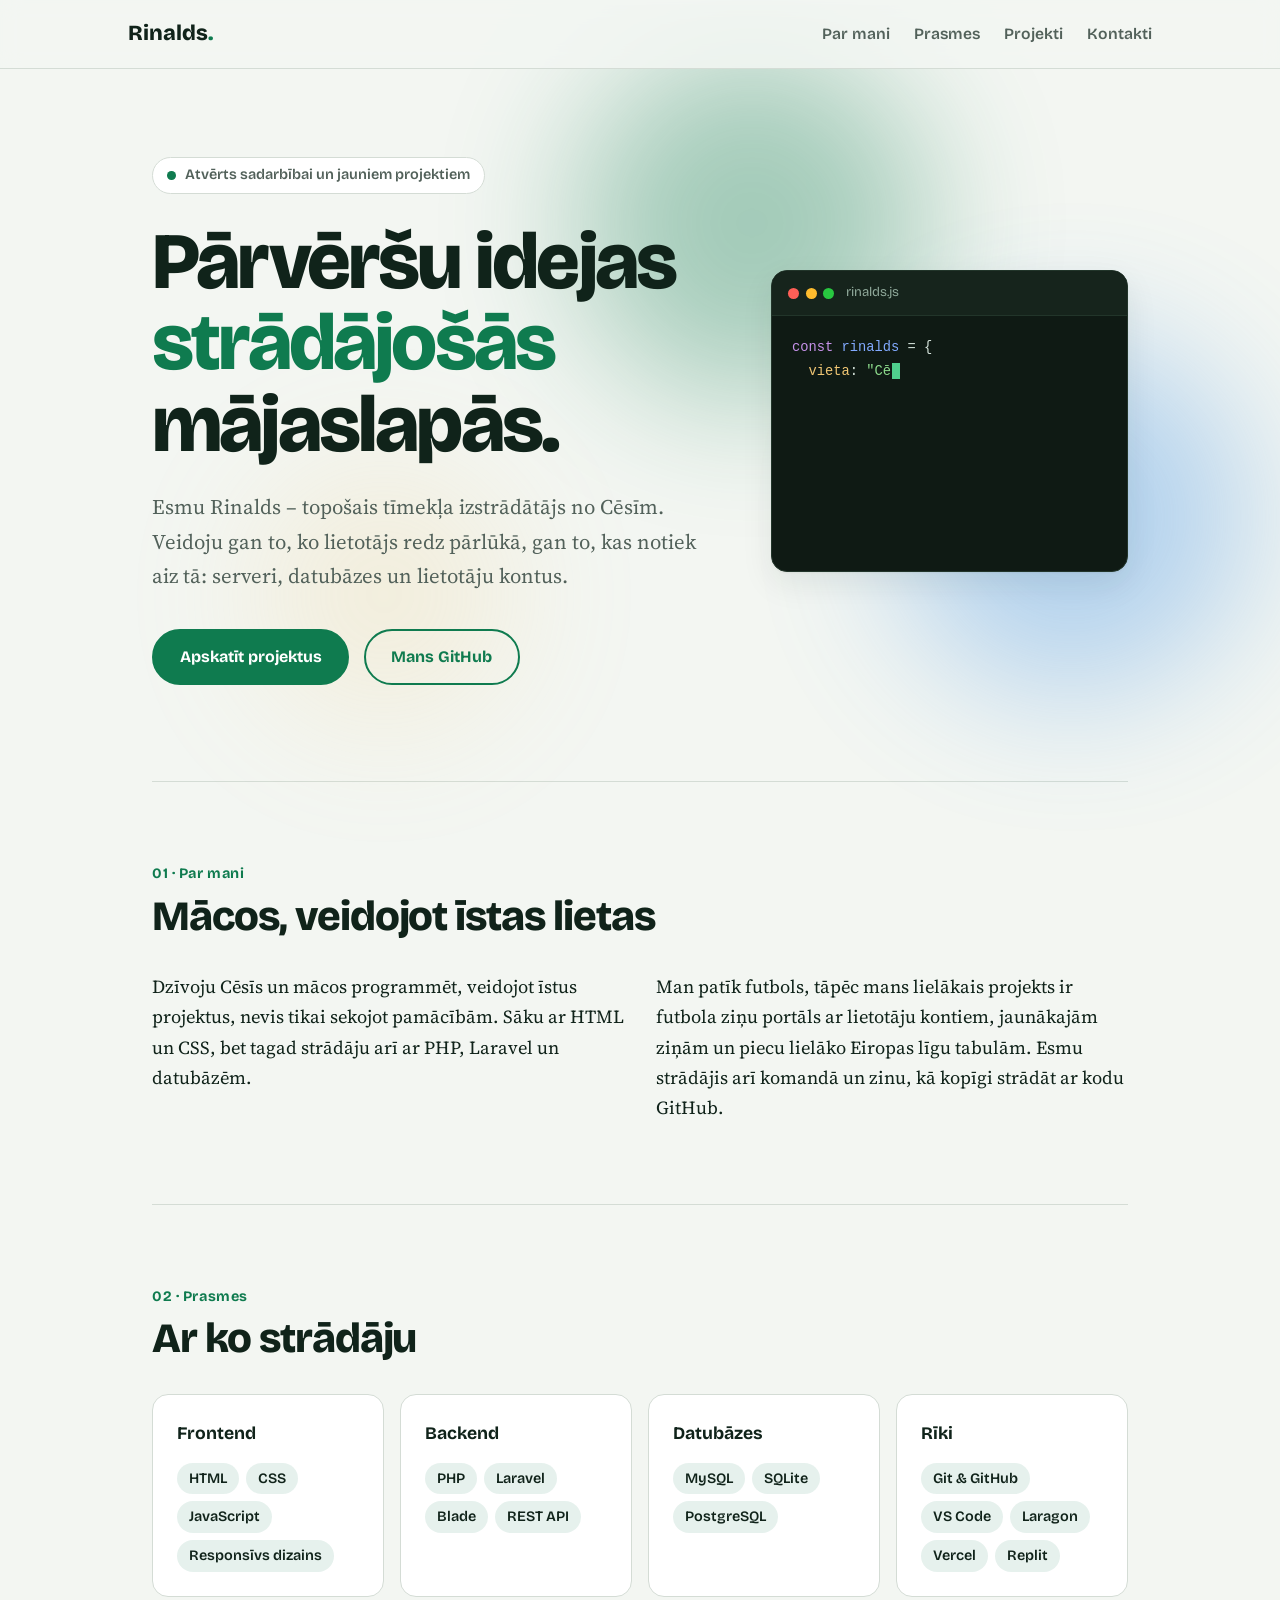
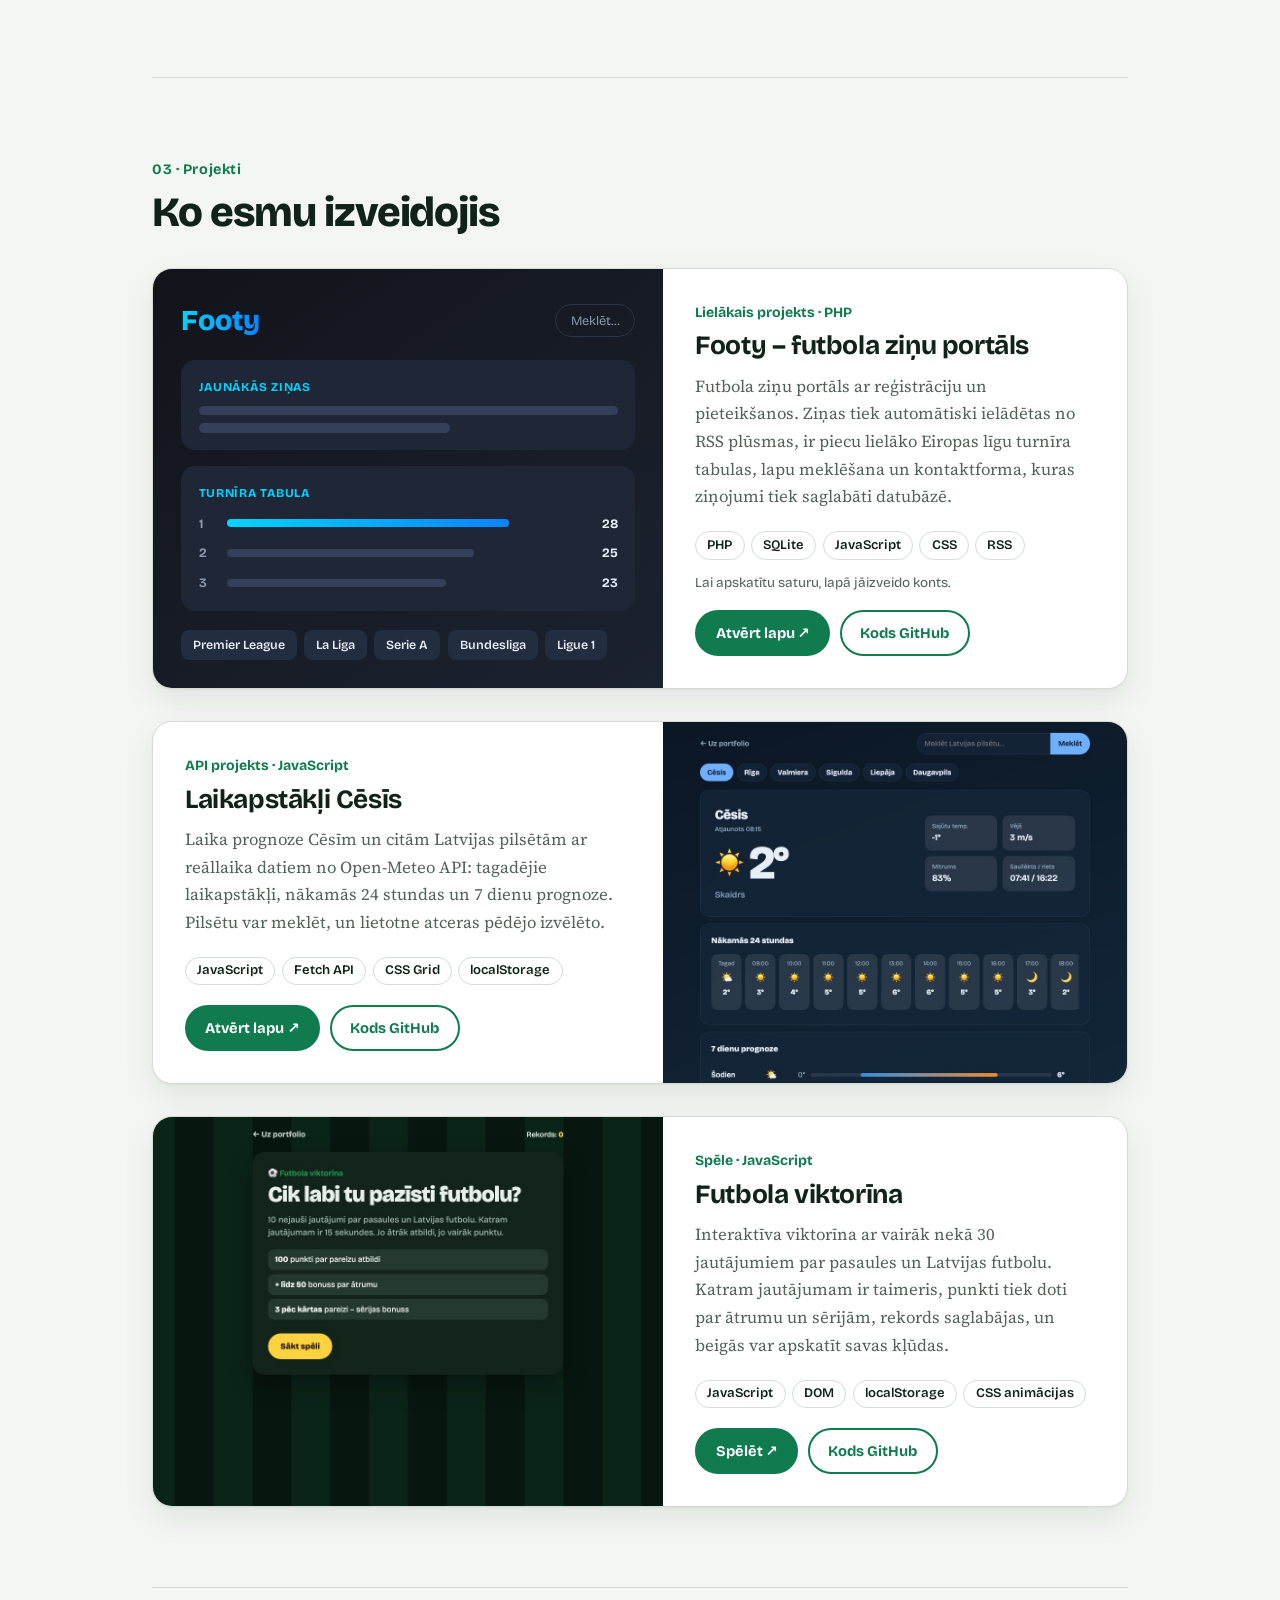
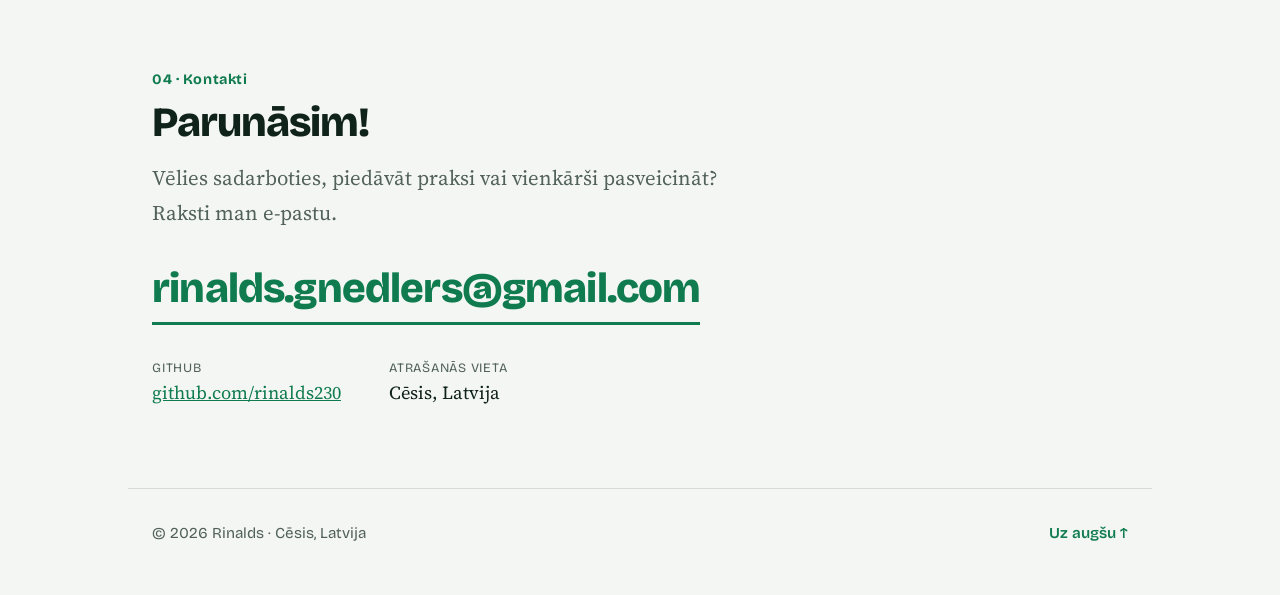
==== commit bfc2c930: "Pievienot animācijas: virsraksts pa vārdam, fona plankumi, parādīšanās ritinot, gaisma kartītēs, rit" ====
--- a/index.html
+++ b/index.html
@@ -20,13 +20,15 @@
       <a href="#projects">Projekti</a>
       <a href="#contact">Kontakti</a>
     </nav>
+    <span class="scroll-bar" id="scrollBar" aria-hidden="true"></span>
   </header>
 
   <main id="top">
     <section class="hero">
+      <div class="blobs" aria-hidden="true"><span></span><span></span><span></span></div>
       <div class="hero-text">
         <p class="status"><span class="dot"></span>Atvērts sadarbībai un jauniem projektiem</p>
-        <h1>Pārvēršu idejas <em>strādājošās</em> mājaslapās.</h1>
+        <h1><span class="w" style="--i:0">Pārvēršu</span> <span class="w" style="--i:1">idejas</span> <em class="w" style="--i:2">strādājošās</em> <span class="w" style="--i:3">mājaslapās.</span></h1>
         <p class="lead">Esmu Rinalds – topošais tīmekļa izstrādātājs no Cēsīm. Veidoju gan to, ko lietotājs redz pārlūkā, gan to, kas notiek aiz tā: serveri, datubāzes un lietotāju kontus.</p>
         <div class="actions">
           <a class="button" href="#projects">Apskatīt projektus</a>
@@ -183,6 +185,49 @@
   </footer>
 
   <script>
+    const calm = window.matchMedia("(prefers-reduced-motion: reduce)").matches;
+
+    // Ritināšanas josla galvenē
+    const bar = document.getElementById("scrollBar");
+    const onScroll = () => {
+      const max = document.documentElement.scrollHeight - innerHeight;
+      bar.style.transform = `scaleX(${max > 0 ? scrollY / max : 0})`;
+    };
+    addEventListener("scroll", onScroll, { passive: true });
+    onScroll();
+
+    // Sadaļas un kartītes parādās, kad tās ieritina ekrānā
+    if (!calm && "IntersectionObserver" in window) {
+      document.documentElement.classList.add("js");
+      const items = document.querySelectorAll(".section > :not(.skill-grid):not(.project-list), .skill-group, .project");
+      const io = new IntersectionObserver((entries) => {
+        entries.forEach((e) => {
+          if (!e.isIntersecting) return;
+          const el = e.target;
+          // kartītes vienā rindā parādās viena pēc otras
+          const delay = [...el.parentElement.children].indexOf(el) * 90;
+          el.style.transitionDelay = `${delay}ms`;
+          el.classList.add("in");
+          io.unobserve(el);
+          // pēc animācijas noņem klases, lai hover efekti strādā ātri
+          setTimeout(() => {
+            el.classList.remove("reveal", "in");
+            el.style.transitionDelay = "";
+          }, 900 + delay);
+        });
+      }, { threshold: 0.15, rootMargin: "0px 0px -40px 0px" });
+      items.forEach((el) => { el.classList.add("reveal"); io.observe(el); });
+    }
+
+    // Gaismas aplis kartītēs seko pelei
+    document.querySelectorAll(".project, .skill-group").forEach((card) => {
+      card.addEventListener("pointermove", (e) => {
+        const r = card.getBoundingClientRect();
+        card.style.setProperty("--mx", `${e.clientX - r.left}px`);
+        card.style.setProperty("--my", `${e.clientY - r.top}px`);
+      });
+    });
+
     // Koda redaktors, kurā kods "pats uzrakstās"
     // Katrs gabals: [teksts, krāsas klase]
     const CODE = [
@@ -203,7 +248,7 @@
     // Neredzama pilna kopija tur loga izmēru, kamēr kods rakstās
     document.getElementById("ghost").innerHTML = html(CODE);
 
-    if (window.matchMedia("(prefers-reduced-motion: reduce)").matches) {
+    if (calm) {
       codeEl.innerHTML = html(CODE);
     } else {
       let part = 0, char = 0;
--- a/style.css
+++ b/style.css
@@ -30,7 +30,7 @@
 }
 
 * { box-sizing: border-box; margin: 0; padding: 0; }
-html { scroll-behavior: smooth; scroll-padding-top: 5rem; }
+html { scroll-behavior: smooth; scroll-padding-top: 5rem; overflow-x: clip; }
 
 body {
   background:
@@ -65,6 +65,14 @@
   backdrop-filter: blur(10px);
   border-bottom: 1px solid var(--line);
 }
+.scroll-bar {
+  position: absolute;
+  left: 0; right: 0; bottom: -1px;
+  height: 2px;
+  background: linear-gradient(90deg, var(--accent), #f0c674);
+  transform: scaleX(0);
+  transform-origin: left;
+}
 .logo { font-weight: 800; font-size: 1.35rem; color: var(--ink); text-decoration: none; }
 .logo span { color: var(--accent); }
 nav { display: flex; gap: 1.5rem; flex-wrap: wrap; }
@@ -81,8 +89,60 @@
   gap: 3rem;
   align-items: center;
   padding: 5.5rem 0 6rem;
-}
-.hero-text { animation: rise 0.7s ease-out both; }
+  position: relative;
+}
+.hero > :not(.blobs) { position: relative; z-index: 1; }
+.hero-text .status, .hero-text .lead, .hero-text .actions { animation: rise 0.7s ease-out both; }
+.hero-text .lead { animation-delay: 0.45s; }
+.hero-text .actions { animation-delay: 0.6s; }
+
+/* Virsraksts parādās pa vārdam */
+.hero h1 .w {
+  display: inline-block;
+  animation: word 0.8s cubic-bezier(0.2, 0.8, 0.2, 1) both;
+  animation-delay: calc(0.1s + var(--i) * 0.1s);
+}
+@keyframes word {
+  from { opacity: 0; transform: translateY(0.4em) rotate(3deg); filter: blur(6px); }
+  to { opacity: 1; transform: none; filter: none; }
+}
+
+/* Lēni kustīgi krāsu plankumi fonā */
+.blobs { position: absolute; inset: -4rem calc(50% - 50vw); pointer-events: none; overflow: hidden; }
+.blobs span {
+  position: absolute;
+  width: 22rem; height: 22rem;
+  border-radius: 50%;
+  filter: blur(70px);
+  opacity: 0.35;
+  animation: float 18s ease-in-out infinite alternate;
+}
+.blobs span:nth-child(1) { background: var(--accent); top: 5%; left: 45%; }
+.blobs span:nth-child(2) { background: #3a8ee6; top: 40%; left: 70%; animation-duration: 22s; animation-delay: -6s; }
+.blobs span:nth-child(3) { background: #f0c674; top: 55%; left: 20%; width: 16rem; height: 16rem; opacity: 0.18; animation-duration: 26s; }
+@keyframes float {
+  0% { transform: translate(0, 0) scale(1); }
+  50% { transform: translate(-4rem, 3rem) scale(1.15); }
+  100% { transform: translate(3rem, -2rem) scale(0.9); }
+}
+
+/* Parādīšanās, ritinot lapu */
+.js .reveal { transition: opacity 0.7s ease, transform 0.7s cubic-bezier(0.2, 0.8, 0.2, 1); }
+.js .reveal:not(.in) { opacity: 0; transform: translateY(28px); }
+
+/* Gaismas aplis, kas seko pelei */
+.project, .skill-group { position: relative; }
+.project::after, .skill-group::after {
+  content: "";
+  position: absolute;
+  inset: 0;
+  border-radius: inherit;
+  pointer-events: none;
+  background: radial-gradient(18rem circle at var(--mx, 50%) var(--my, 50%), var(--accent-soft), transparent 70%);
+  opacity: 0;
+  transition: opacity 0.3s;
+}
+.project:hover::after, .skill-group:hover::after { opacity: 1; }
 .status {
   display: inline-flex;
   align-items: center;
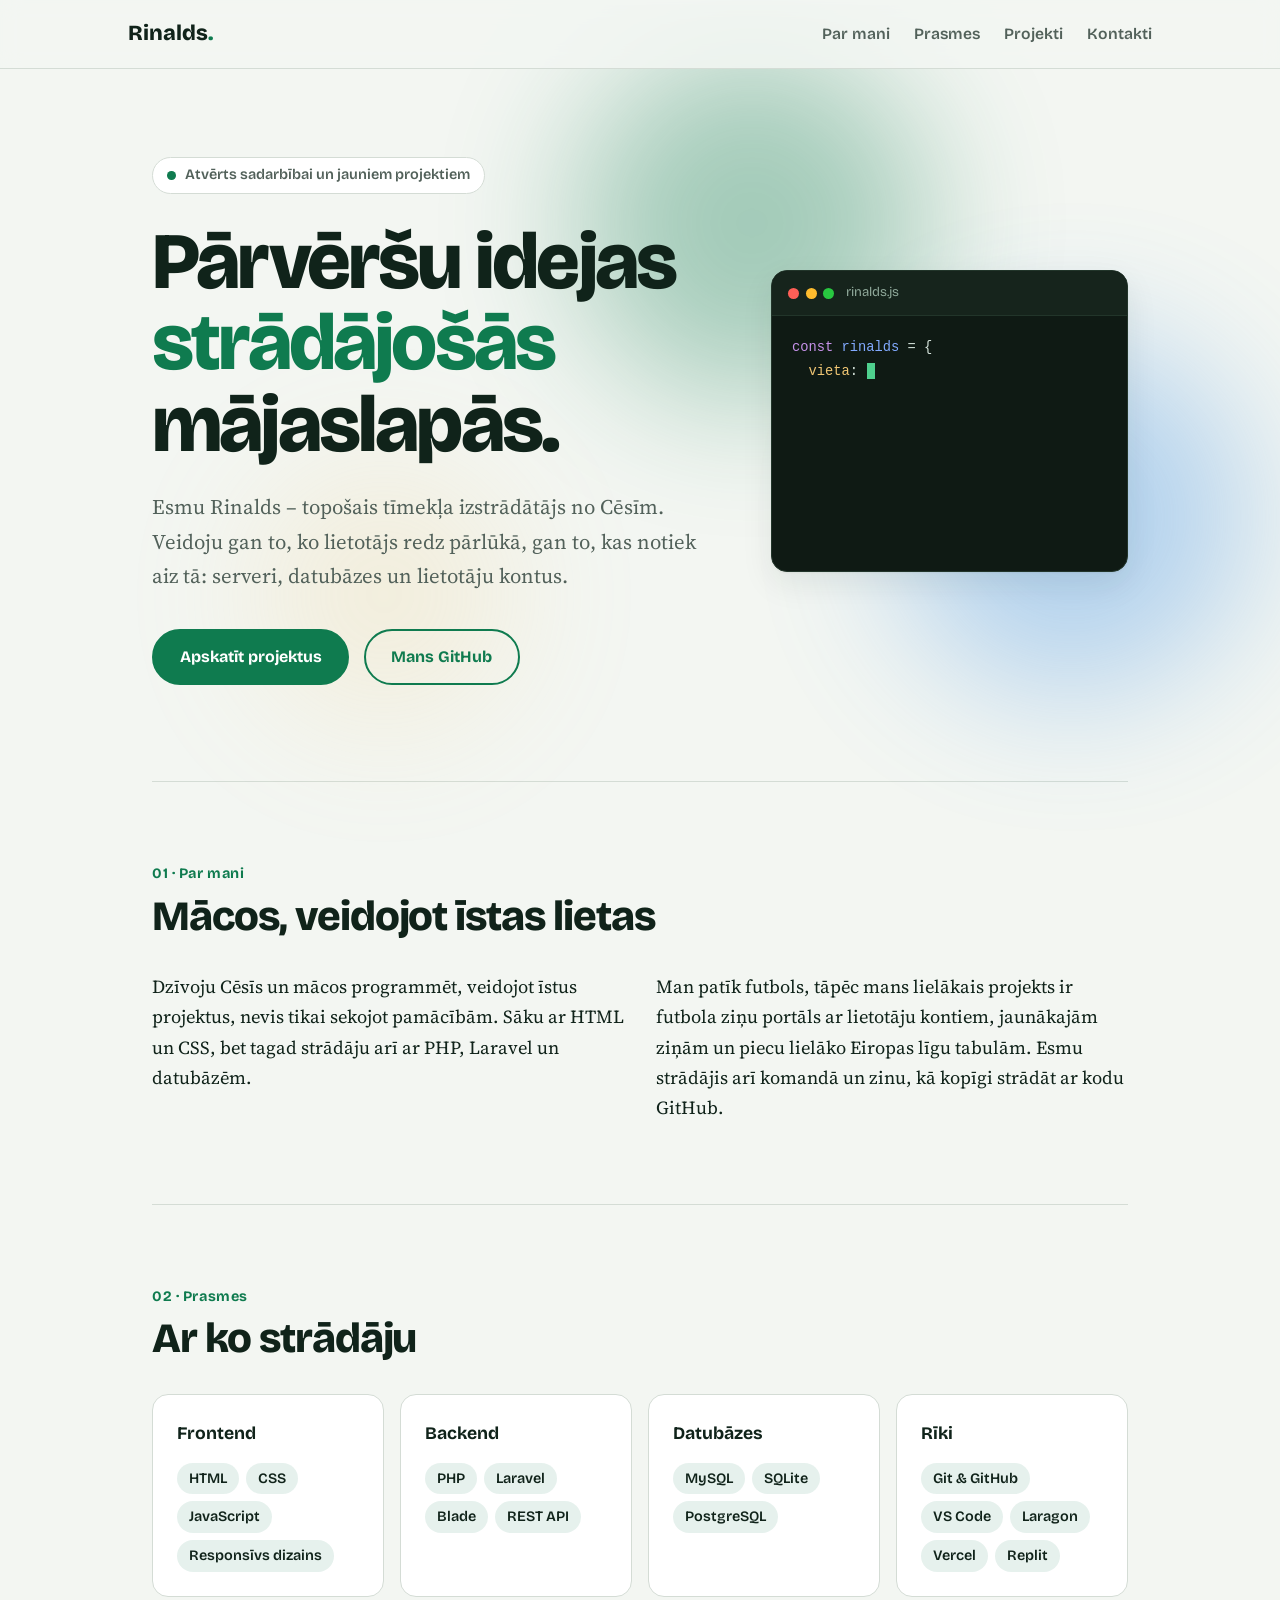
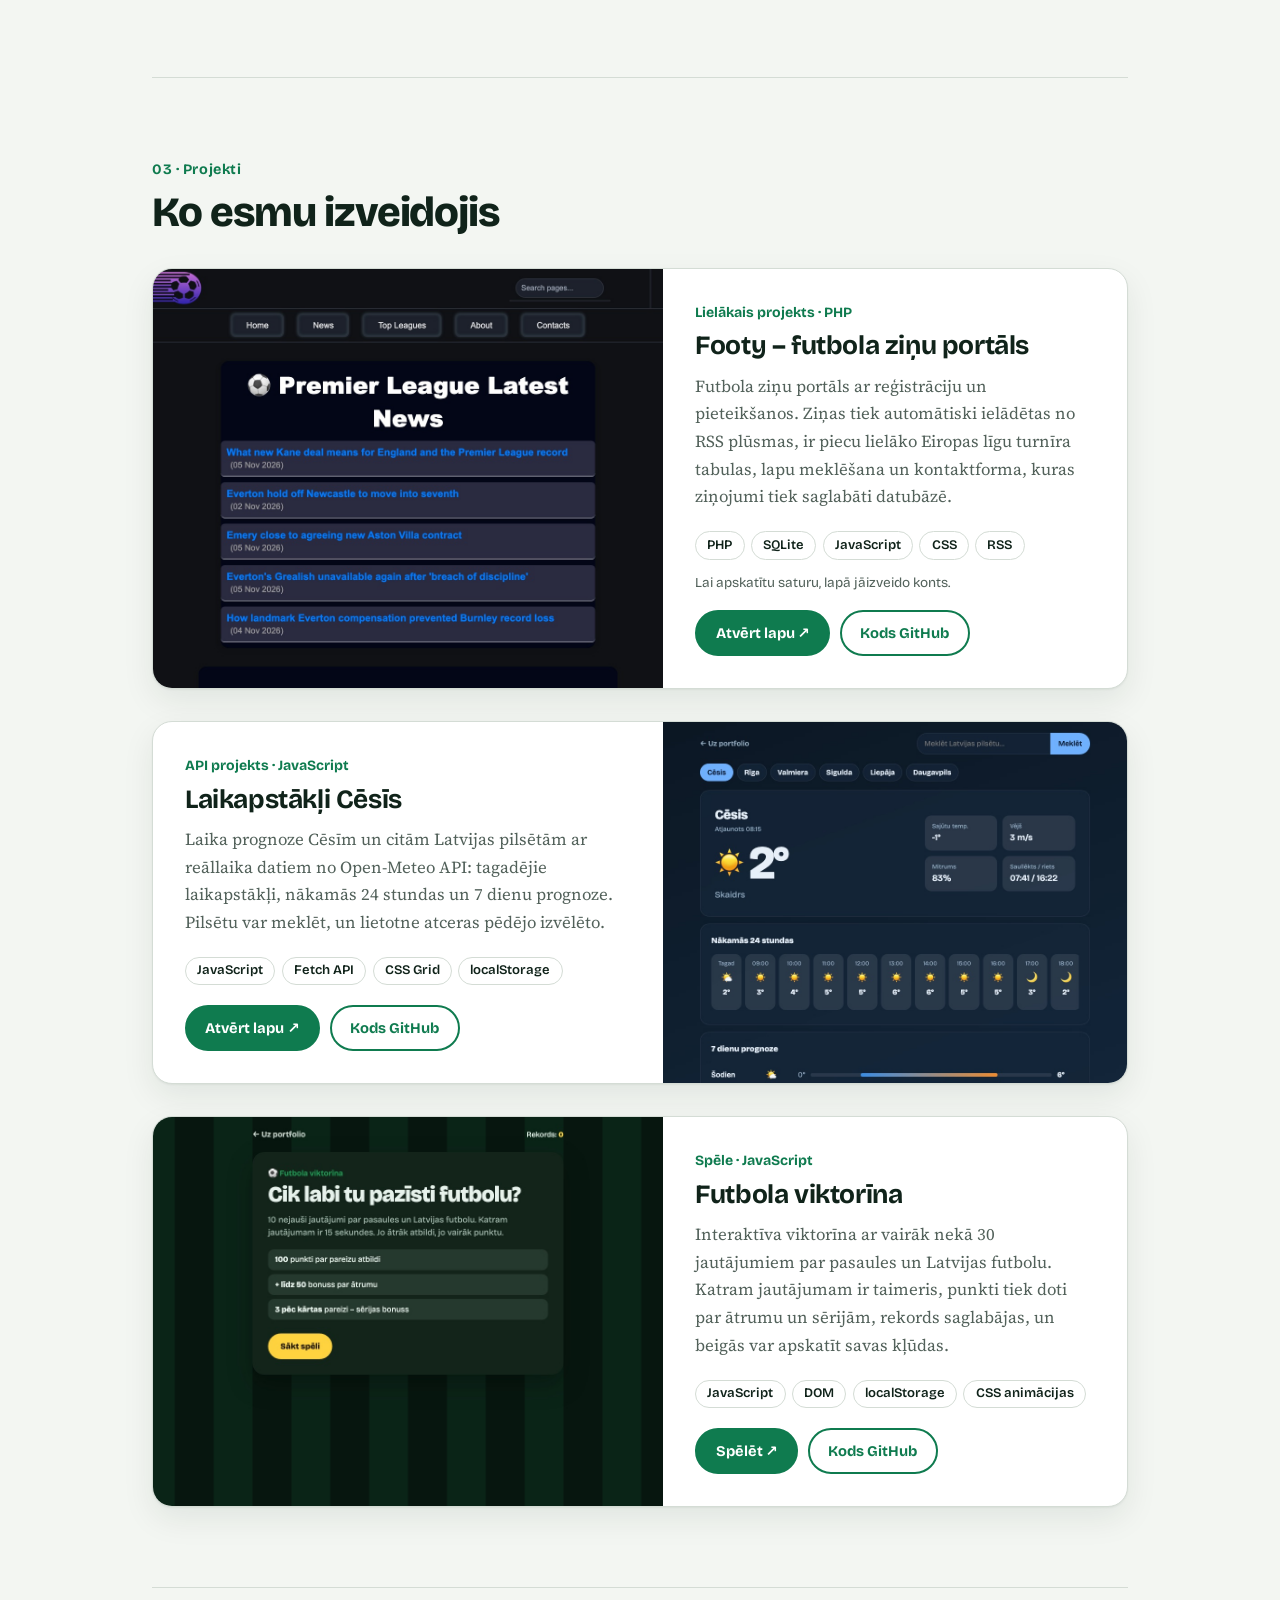
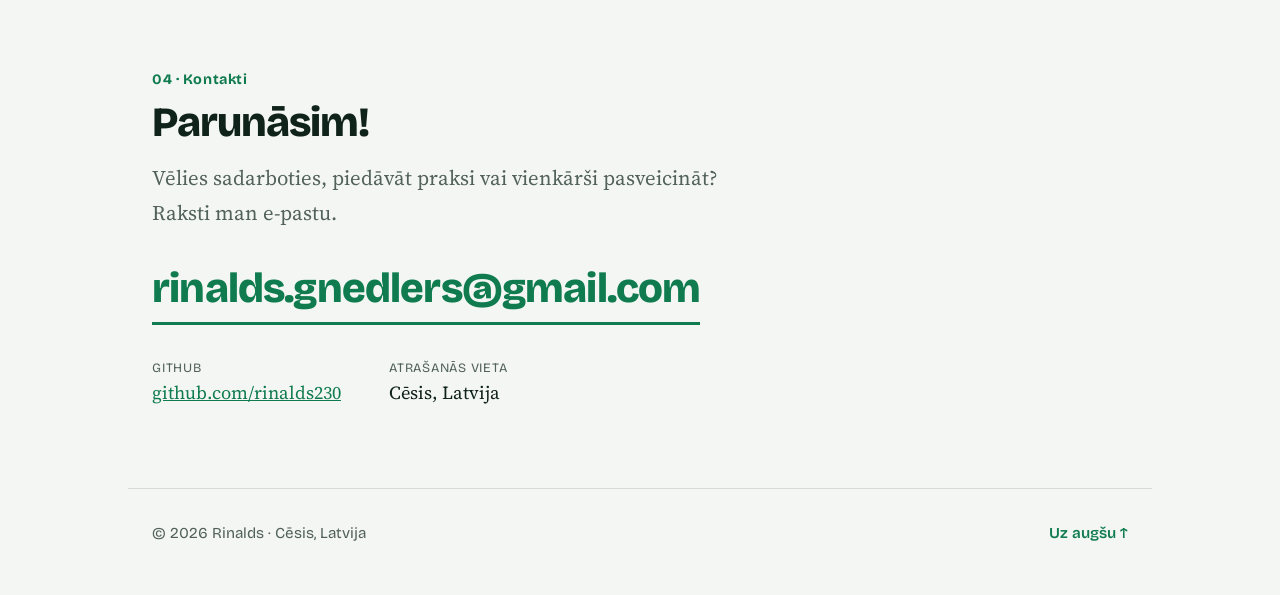
==== commit 8f8362fb: "Footy kartītē īsts ekrānuzņēmums no lapas" ====
--- a/index.html
+++ b/index.html
@@ -103,22 +103,9 @@
       <div class="project-list">
 
         <article class="project">
-          <div class="preview preview-footy" aria-hidden="true">
-            <div class="fp-top"><span class="fp-logo">Footy</span><span class="fp-search">Meklēt…</span></div>
-            <div class="fp-news">
-              <span class="fp-tag">Jaunākās ziņas</span>
-              <span class="fp-line"></span><span class="fp-line short"></span>
-            </div>
-            <div class="fp-table">
-              <span class="fp-tag">Turnīra tabula</span>
-              <div class="fp-row"><b>1</b><span class="fp-bar" style="width:80%"></span><i>28</i></div>
-              <div class="fp-row"><b>2</b><span class="fp-bar" style="width:70%"></span><i>25</i></div>
-              <div class="fp-row"><b>3</b><span class="fp-bar" style="width:62%"></span><i>23</i></div>
-            </div>
-            <div class="fp-leagues">
-              <span>Premier League</span><span>La Liga</span><span>Serie A</span><span>Bundesliga</span><span>Ligue 1</span>
-            </div>
-          </div>
+          <a class="preview" href="https://footy--rinaldsgnedlers.replit.app" target="_blank" rel="noopener" tabindex="-1" aria-hidden="true">
+            <img src="img/footy.jpg" alt="" width="1440" height="900" loading="lazy">
+          </a>
           <div class="project-body">
             <p class="meta">Lielākais projekts · PHP</p>
             <h3>Footy – futbola ziņu portāls</h3>
--- a/style.css
+++ b/style.css
@@ -323,40 +323,6 @@
 .note { font-size: 0.85rem; color: var(--muted); margin: -0.5rem 0 1rem; }
 .project-links { display: flex; flex-wrap: wrap; gap: 0.6rem; margin-top: auto; }
 
-/* Footy priekšskatījums (zīmēts ar CSS) */
-.preview-footy {
-  display: flex;
-  flex-direction: column;
-  gap: 1rem;
-  padding: 1.75rem;
-  background: linear-gradient(145deg, #12141a, #1b2230);
-  color: #e6edf7;
-  font-family: var(--heading);
-}
-.fp-top { display: flex; justify-content: space-between; align-items: center; }
-.fp-logo {
-  font-size: 1.8rem; font-weight: 800;
-  background: linear-gradient(90deg, #00d4ff, #0a84ff);
-  -webkit-background-clip: text; background-clip: text; color: transparent;
-}
-.fp-search { font-size: 0.8rem; padding: 0.3rem 0.9rem; border: 1px solid #2c3546; border-radius: 999px; color: #8b97ab; }
-.fp-news {
-  display: flex; flex-direction: column; gap: 0.5rem;
-  padding: 1.1rem;
-  background: #1f2737;
-  border-radius: 0.9rem;
-}
-.fp-tag { font-size: 0.75rem; font-weight: 700; color: #00d4ff; text-transform: uppercase; letter-spacing: 0.06em; }
-.fp-line { height: 0.6rem; background: #34405a; border-radius: 999px; }
-.fp-line.short { width: 60%; }
-.fp-table { display: flex; flex-direction: column; gap: 0.55rem; padding: 1.1rem; background: #1f2737; border-radius: 0.9rem; }
-.fp-row { display: grid; grid-template-columns: 1.2rem 1fr 1.8rem; align-items: center; gap: 0.6rem; font-size: 0.8rem; }
-.fp-row b { color: #8b97ab; }
-.fp-row i { font-style: normal; font-weight: 700; text-align: right; }
-.fp-bar { height: 0.5rem; background: #34405a; border-radius: 999px; }
-.fp-row:first-of-type .fp-bar { background: linear-gradient(90deg, #00d4ff, #0a84ff); }
-.fp-leagues { display: flex; flex-wrap: wrap; gap: 0.45rem; margin-top: auto; }
-.fp-leagues span { font-size: 0.78rem; font-weight: 600; padding: 0.3rem 0.75rem; background: #232d40; border-radius: 0.5rem; }
 
 /* Kontakti */
 .contact .lead { margin-top: -1rem; margin-bottom: 1.5rem; }
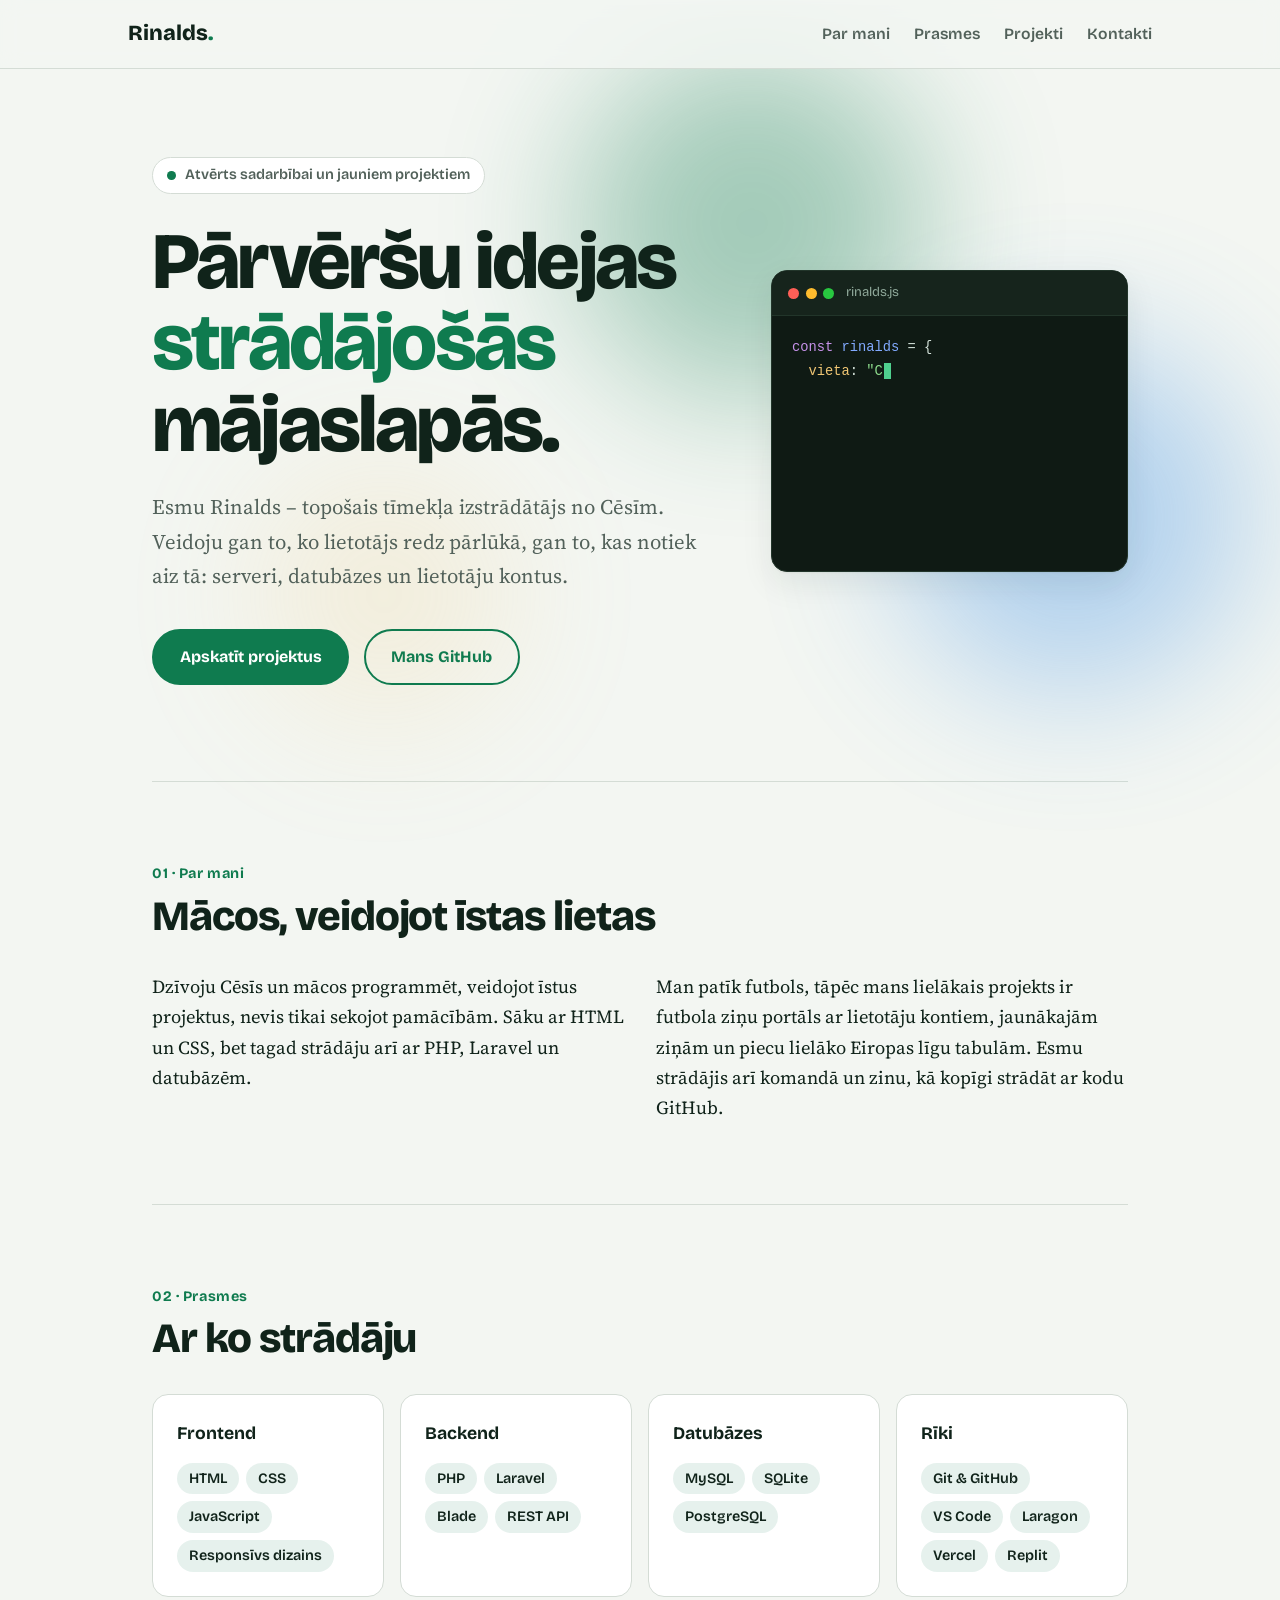
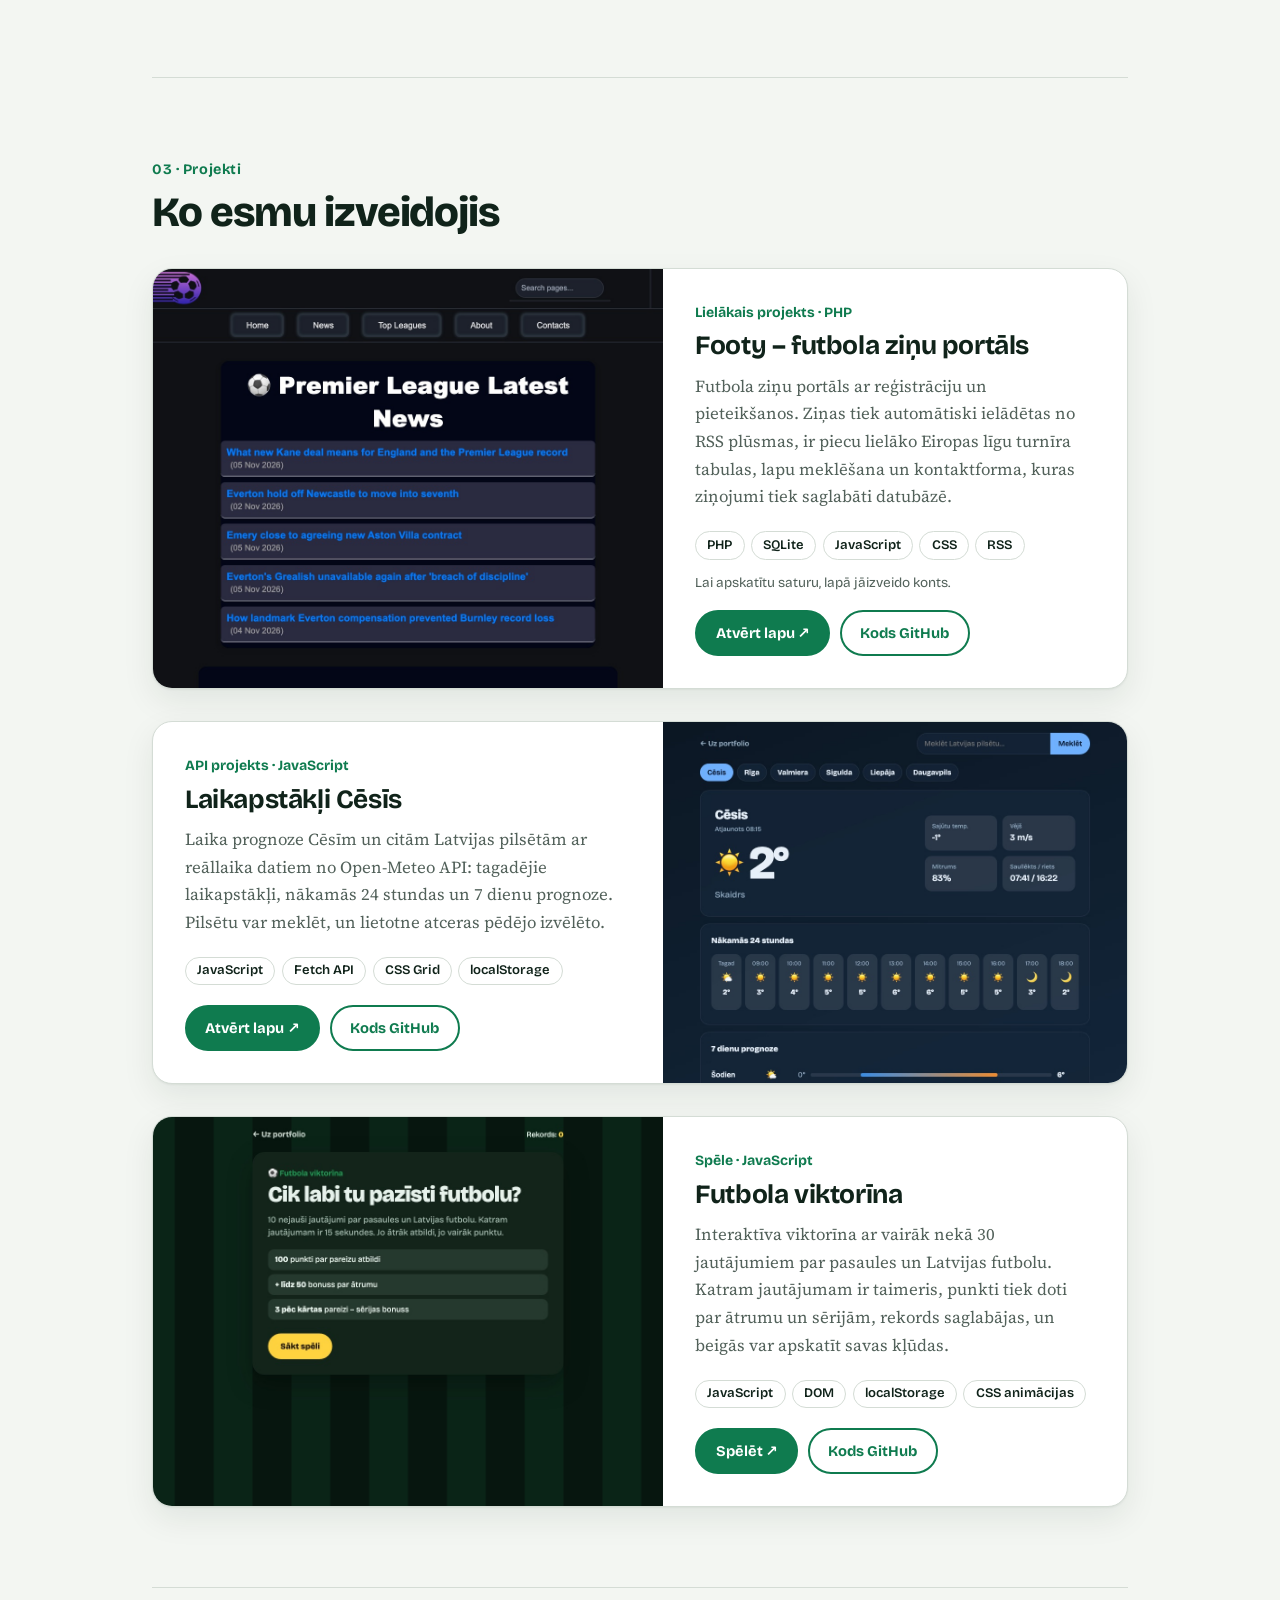
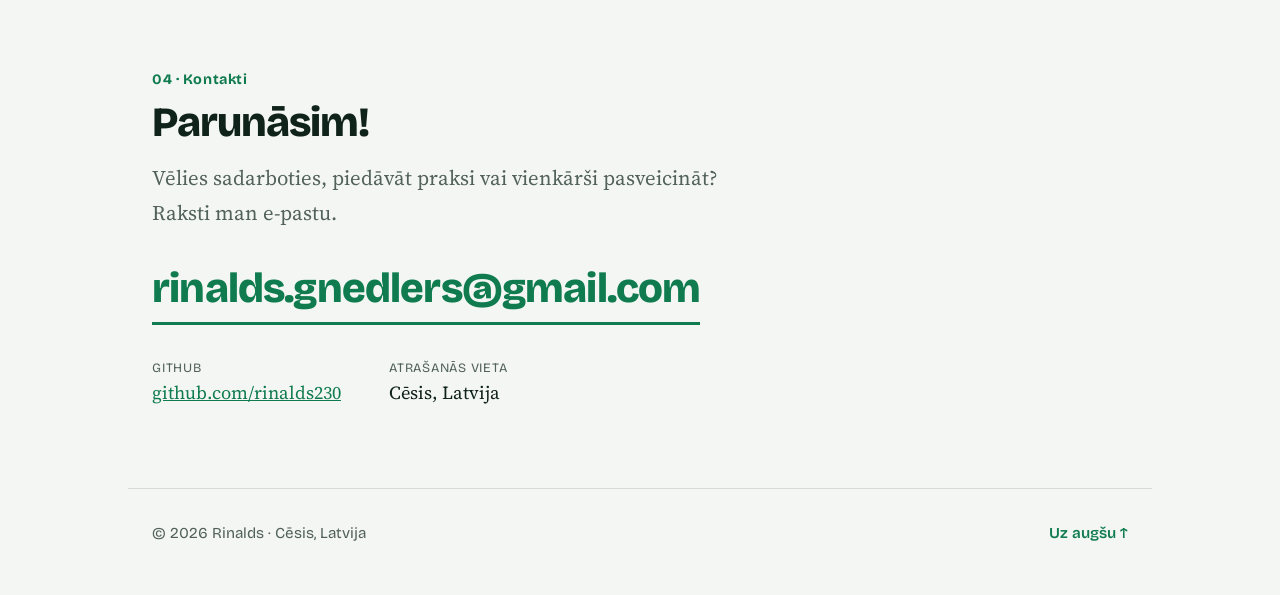
==== commit da663305: "Projektus pārcelt uz atsevišķiem repozitorijiem un saites vērst uz GitHub Pages" ====
--- a/index.html
+++ b/index.html
@@ -120,7 +120,7 @@
         </article>
 
         <article class="project">
-          <a class="preview" href="projekti/laiks/" target="_blank" rel="noopener" tabindex="-1" aria-hidden="true">
+          <a class="preview" href="https://rinalds230.github.io/laikapstakli-cesis/" target="_blank" rel="noopener" tabindex="-1" aria-hidden="true">
             <img src="img/laiks.jpg" alt="" width="1280" height="800" loading="lazy">
           </a>
           <div class="project-body">
@@ -129,14 +129,14 @@
             <p>Laika prognoze Cēsīm un citām Latvijas pilsētām ar reāllaika datiem no Open-Meteo API: tagadējie laikapstākļi, nākamās 24 stundas un 7 dienu prognoze. Pilsētu var meklēt, un lietotne atceras pēdējo izvēlēto.</p>
             <ul class="tags"><li>JavaScript</li><li>Fetch API</li><li>CSS Grid</li><li>localStorage</li></ul>
             <div class="project-links">
-              <a class="button small" href="projekti/laiks/" target="_blank" rel="noopener">Atvērt lapu ↗</a>
-              <a class="button small ghost" href="https://github.com/rinalds230/portfolio/tree/main/projekti/laiks" target="_blank" rel="noopener">Kods GitHub</a>
+              <a class="button small" href="https://rinalds230.github.io/laikapstakli-cesis/" target="_blank" rel="noopener">Atvērt lapu ↗</a>
+              <a class="button small ghost" href="https://github.com/rinalds230/laikapstakli-cesis" target="_blank" rel="noopener">Kods GitHub</a>
             </div>
           </div>
         </article>
 
         <article class="project">
-          <a class="preview" href="projekti/viktorina/" target="_blank" rel="noopener" tabindex="-1" aria-hidden="true">
+          <a class="preview" href="https://rinalds230.github.io/futbola-viktorina/" target="_blank" rel="noopener" tabindex="-1" aria-hidden="true">
             <img src="img/viktorina.jpg" alt="" width="1280" height="800" loading="lazy">
           </a>
           <div class="project-body">
@@ -145,8 +145,8 @@
             <p>Interaktīva viktorīna ar vairāk nekā 30 jautājumiem par pasaules un Latvijas futbolu. Katram jautājumam ir taimeris, punkti tiek doti par ātrumu un sērijām, rekords saglabājas, un beigās var apskatīt savas kļūdas.</p>
             <ul class="tags"><li>JavaScript</li><li>DOM</li><li>localStorage</li><li>CSS animācijas</li></ul>
             <div class="project-links">
-              <a class="button small" href="projekti/viktorina/" target="_blank" rel="noopener">Spēlēt ↗</a>
-              <a class="button small ghost" href="https://github.com/rinalds230/portfolio/tree/main/projekti/viktorina" target="_blank" rel="noopener">Kods GitHub</a>
+              <a class="button small" href="https://rinalds230.github.io/futbola-viktorina/" target="_blank" rel="noopener">Spēlēt ↗</a>
+              <a class="button small ghost" href="https://github.com/rinalds230/futbola-viktorina" target="_blank" rel="noopener">Kods GitHub</a>
             </div>
           </div>
         </article>
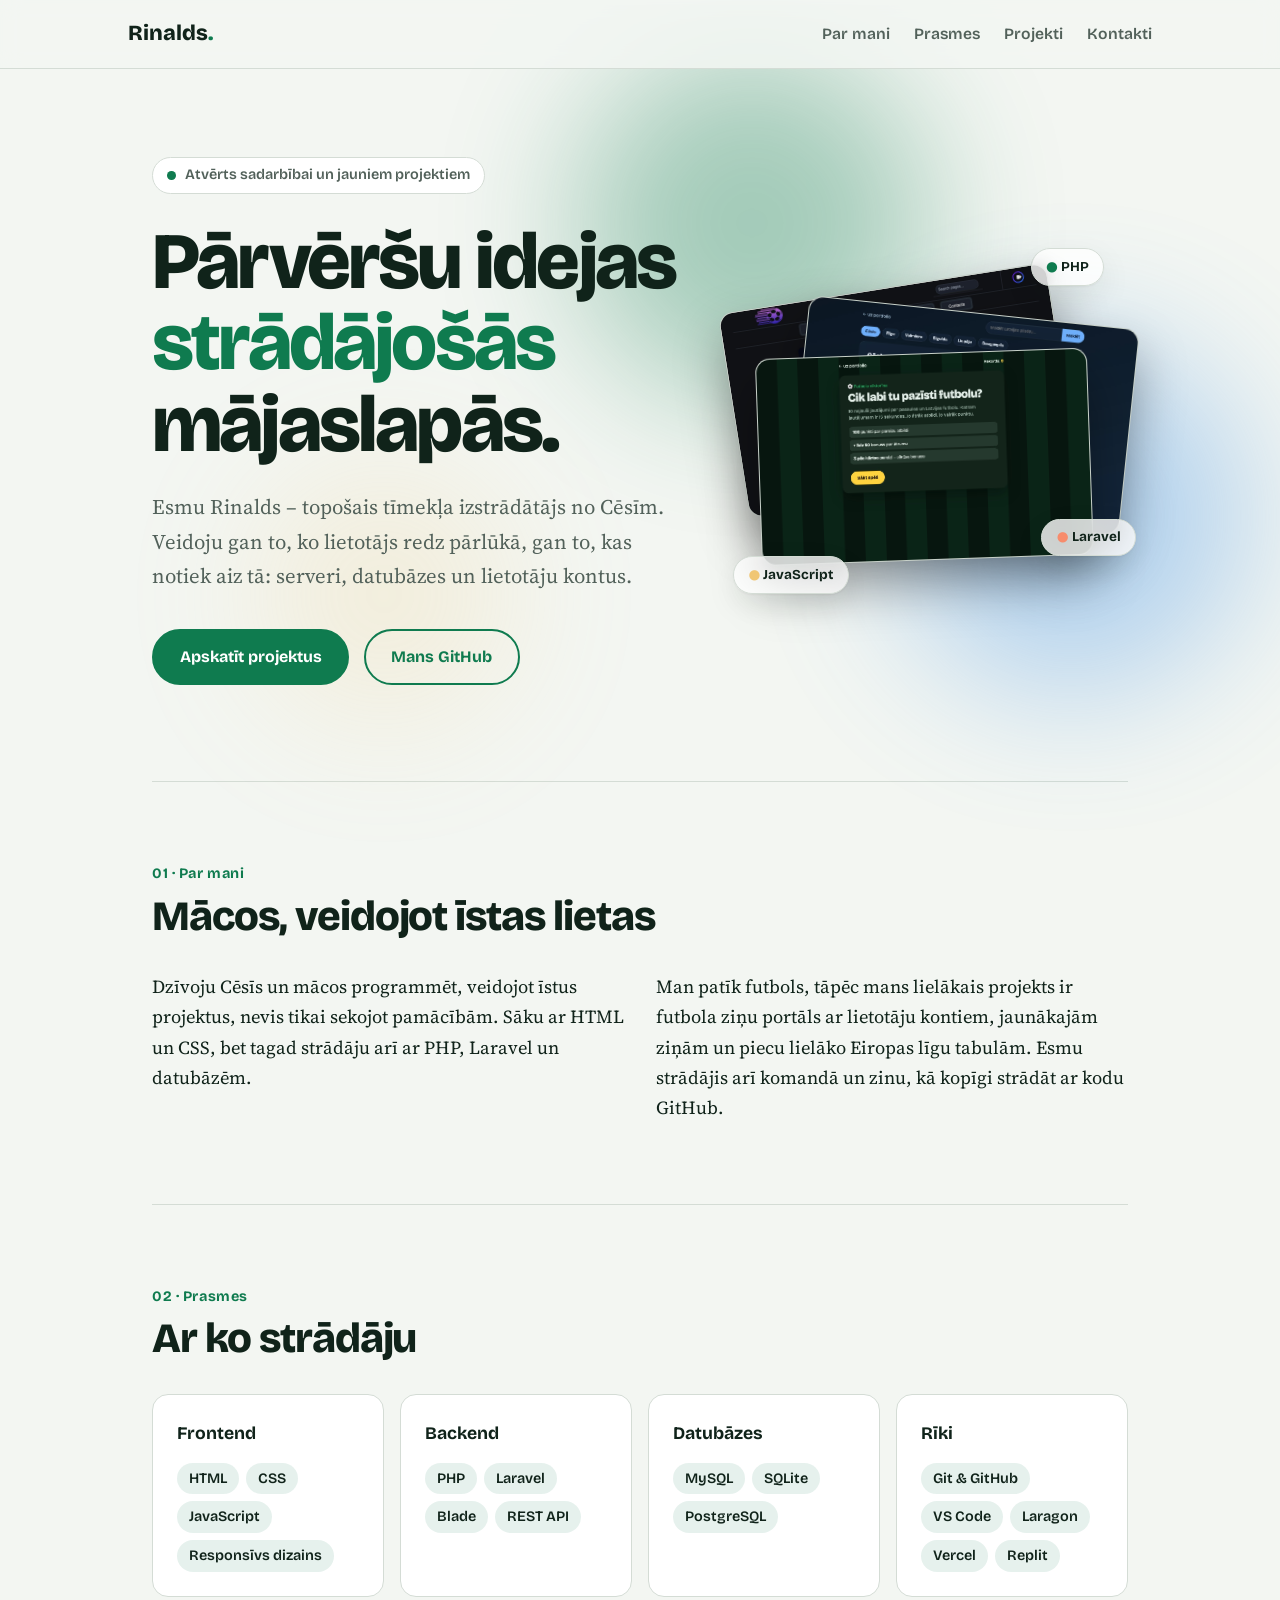
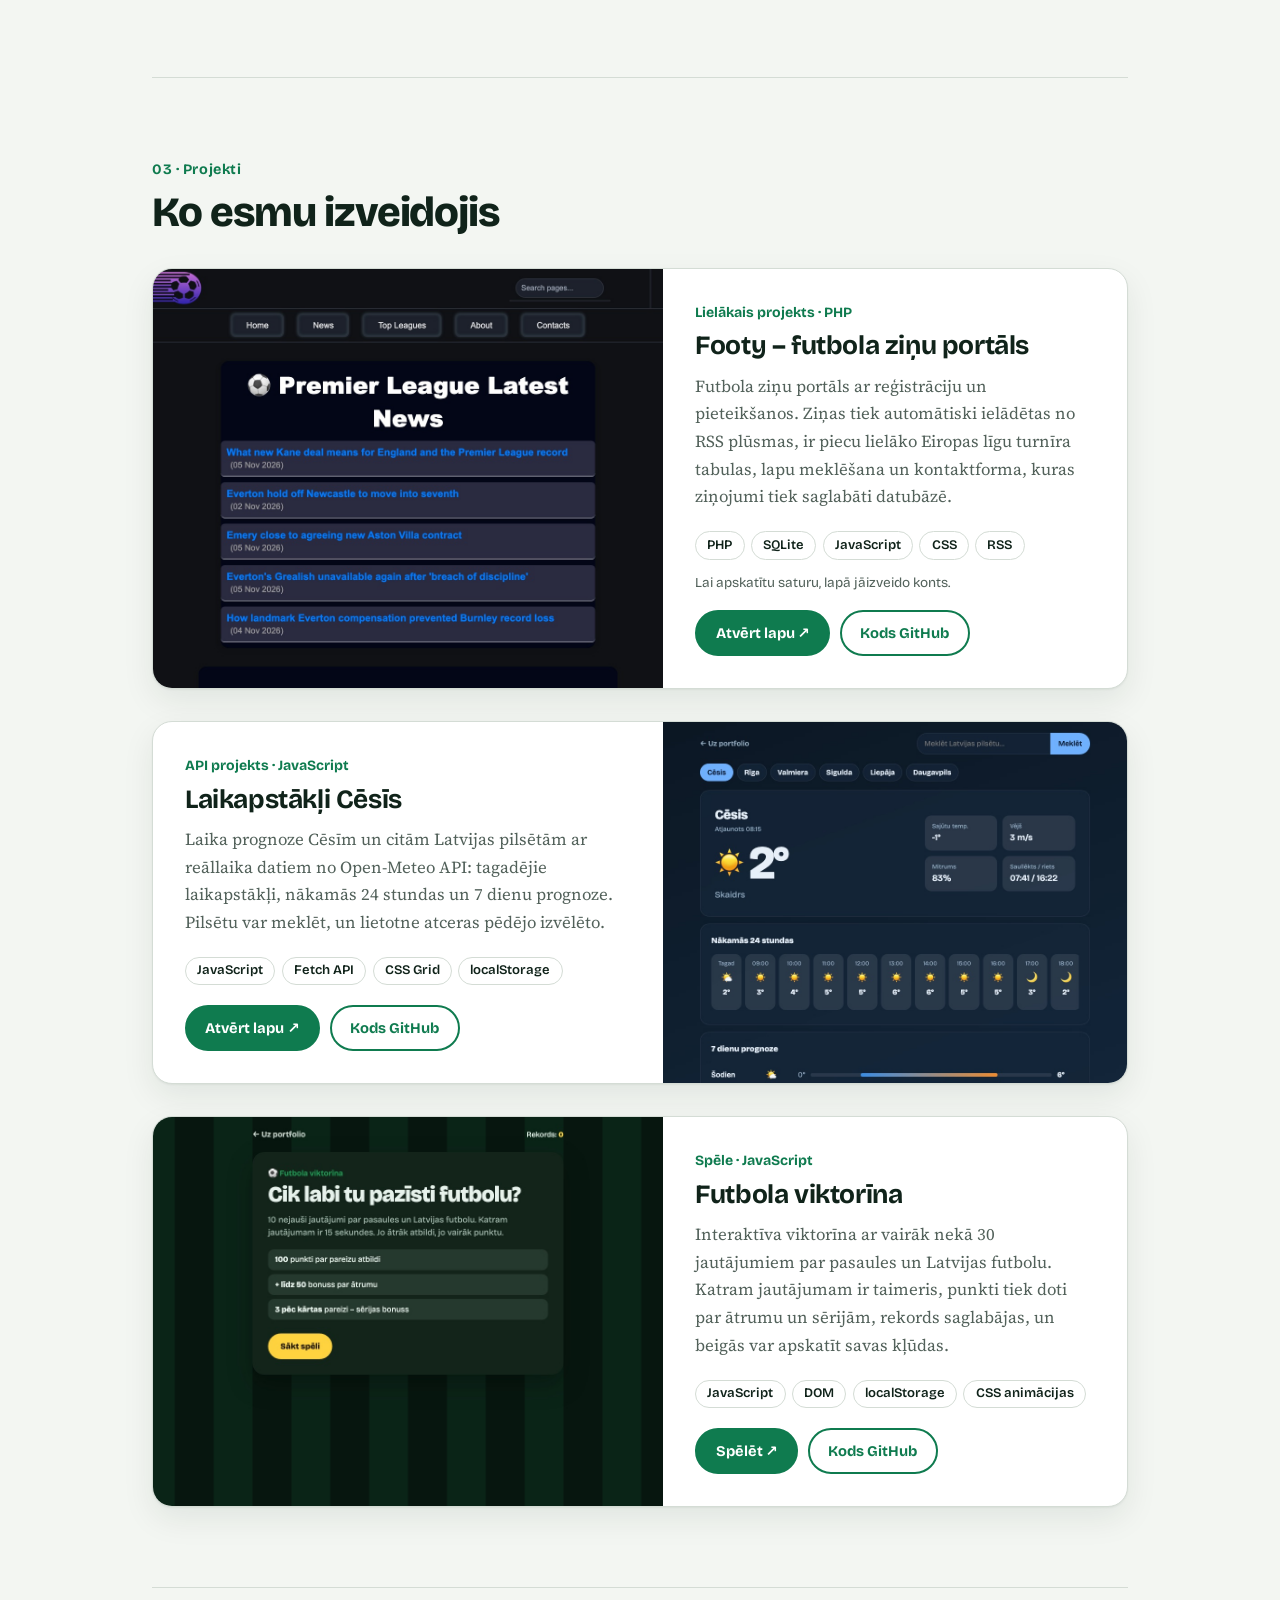
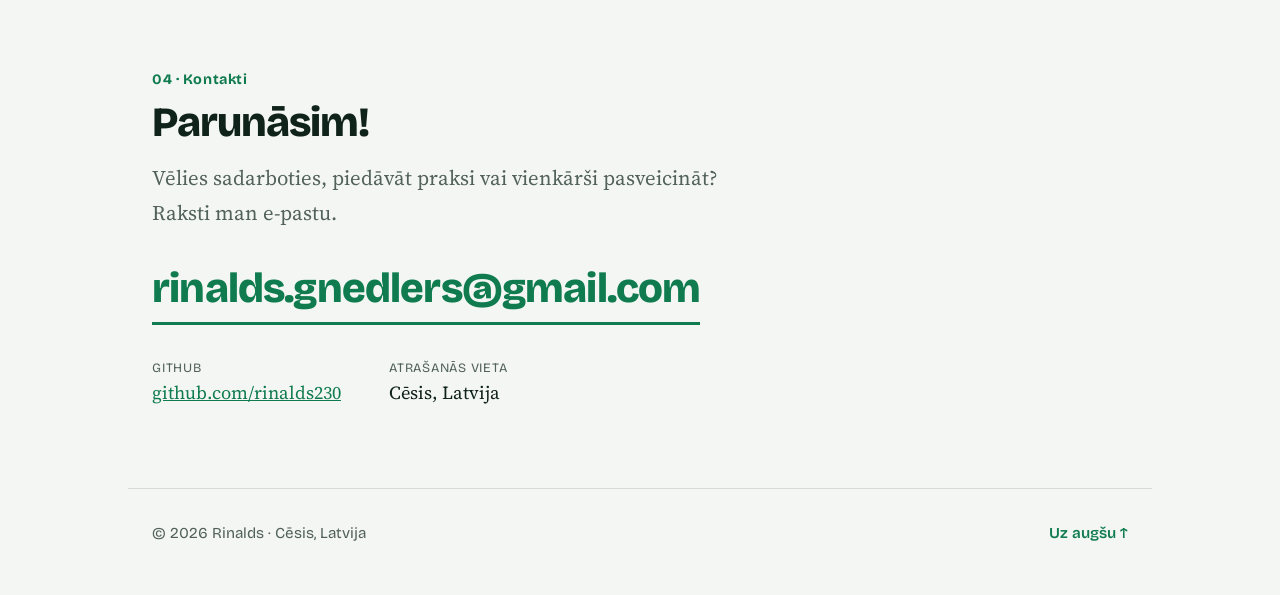
==== commit 0b4783ed: "Ievadā koda redaktora vietā projektu kartīšu vēdeklis" ====
--- a/index.html
+++ b/index.html
@@ -36,13 +36,14 @@
         </div>
       </div>
 
-      <aside class="editor" aria-label="Par mani koda veidā">
-        <div class="editor-bar">
-          <span class="lights"><i></i><i></i><i></i></span>
-          <span class="editor-file">rinalds.js</span>
-        </div>
-        <pre class="editor-code"><code class="ghost" id="ghost" aria-hidden="true"></code><code class="live"><span id="code"></span><span class="cursor"></span></code></pre>
-      </aside>
+      <a class="stack" href="#projects" aria-label="Apskatīt projektus">
+        <span class="shot s1"><img src="img/footy.jpg" alt="" width="1440" height="900"><b>Footy</b></span>
+        <span class="shot s2"><img src="img/laiks.jpg" alt="" width="1280" height="800"><b>Laikapstākļi Cēsīs</b></span>
+        <span class="shot s3"><img src="img/viktorina.jpg" alt="" width="1280" height="800"><b>Futbola viktorīna</b></span>
+        <span class="chip c1">PHP</span>
+        <span class="chip c2">JavaScript</span>
+        <span class="chip c3">Laravel</span>
+      </a>
     </section>
 
     <section id="about" class="section">
@@ -215,41 +216,6 @@
       });
     });
 
-    // Koda redaktors, kurā kods "pats uzrakstās"
-    // Katrs gabals: [teksts, krāsas klase]
-    const CODE = [
-      ["const ", "k"], ["rinalds", "v"], [" = {\n", "p"],
-      ["  vieta", "key"], [": ", "p"], ['"Cēsis, Latvija"', "s"], [",\n", "p"],
-      ["  loma", "key"], [": ", "p"], ['"Tīmekļa izstrādātājs"', "s"], [",\n", "p"],
-      ["  mācos", "key"], [": [", "p"], ['"Laravel"', "s"], [", ", "p"], ['"PHP"', "s"], ["],\n", "p"],
-      ["  hobijs", "key"], [": ", "p"], ['"futbols ⚽"', "s"], [",\n", "p"],
-      ["  gatavsJaunamProjektam", "key"], [": ", "p"], ["true", "n"], [",\n", "p"],
-      ["};\n\n", "p"],
-      ["rinalds", "v"], [".", "p"], ["sveiki", "f"], ["();", "p"], ["  // 👋", "c"],
-    ];
-
-    const codeEl = document.getElementById("code");
-    const escape = (t) => t.replace(/&/g, "&amp;").replace(/</g, "&lt;");
-    const html = (parts) => parts.map(([t, c]) => `<span class="t-${c}">${escape(t)}</span>`).join("");
-
-    // Neredzama pilna kopija tur loga izmēru, kamēr kods rakstās
-    document.getElementById("ghost").innerHTML = html(CODE);
-
-    if (calm) {
-      codeEl.innerHTML = html(CODE);
-    } else {
-      let part = 0, char = 0;
-      const type = () => {
-        if (part >= CODE.length) return;
-        const [text, cls] = CODE[part];
-        char++;
-        codeEl.innerHTML = html(CODE.slice(0, part)) + html([[text.slice(0, char), cls]]);
-        const typed = text[char - 1];
-        if (char >= text.length) { part++; char = 0; }
-        setTimeout(type, typed === "\n" ? 180 : 28 + Math.random() * 40);
-      };
-      setTimeout(type, 600);
-    }
   </script>
 </body>
 </html>
--- a/style.css
+++ b/style.css
@@ -85,7 +85,7 @@
 /* Ievads */
 .hero {
   display: grid;
-  grid-template-columns: 1.6fr 1fr;
+  grid-template-columns: 1.35fr 1fr;
   gap: 3rem;
   align-items: center;
   padding: 5.5rem 0 6rem;
@@ -193,60 +193,80 @@
 .button:hover { transform: translateY(-2px); }
 .button.small { padding: 0.55rem 1.15rem; font-size: 0.92rem; }
 
-/* Koda redaktors ievadā (vienmēr tumšs, kā īsts redaktors) */
-.editor {
-  background: #0f1a14;
-  border: 1px solid #22352a;
-  border-radius: 1rem;
+/* Projektu kartīšu vēdeklis ievadā */
+.stack {
+  position: relative;
+  display: block;
+  aspect-ratio: 1 / 0.95;
+  text-decoration: none;
+  animation: rise 0.8s 0.25s ease-out both;
+}
+.shot {
+  position: absolute;
+  left: 8%;
+  top: 22%;
+  width: 84%;
+  aspect-ratio: 16 / 10;
+  border-radius: 0.9rem;
+  overflow: hidden;
+  border: 1px solid color-mix(in srgb, var(--ink) 15%, transparent);
+  box-shadow: 0 24px 50px rgba(0, 0, 0, 0.35);
+  background: var(--panel-2);
+  transition: translate 0.6s cubic-bezier(0.2, 0.8, 0.2, 1), rotate 0.6s cubic-bezier(0.2, 0.8, 0.2, 1), scale 0.6s;
+  animation: bob 7s ease-in-out infinite;
+}
+.shot img { width: 100%; height: 100%; object-fit: cover; object-position: top center; }
+.shot b {
+  position: absolute;
+  left: 0.75rem;
+  bottom: 0.75rem;
+  padding: 0.3rem 0.75rem;
+  font-family: var(--heading);
+  font-size: 0.82rem;
+  color: #fff;
+  background: rgba(0, 0, 0, 0.55);
+  backdrop-filter: blur(6px);
+  border-radius: 999px;
+  opacity: 0;
+  transform: translateY(6px);
+  transition: opacity 0.3s, transform 0.3s;
+}
+.s1 { z-index: 1; rotate: -9deg; translate: -10% -14%; animation-delay: -1s; }
+.s2 { z-index: 2; rotate: 6deg; translate: 10% -2%; animation-delay: -3.5s; }
+.s3 { z-index: 3; rotate: -2deg; translate: -2% 18%; animation-delay: -5.5s; }
+
+.stack:hover .s1 { rotate: -12deg; translate: -18% -26%; }
+.stack:hover .s2 { rotate: 9deg; translate: 18% -6%; }
+.stack:hover .s3 { rotate: -1deg; translate: -4% 28%; }
+.stack:hover .shot b { opacity: 1; transform: none; }
+.stack .shot:hover { scale: 1.04; z-index: 4; }
+
+@keyframes bob {
+  0%, 100% { transform: translateY(0); }
+  50% { transform: translateY(-10px); }
+}
+
+.chip {
+  position: absolute;
+  z-index: 5;
+  padding: 0.4rem 0.9rem;
+  font-family: var(--heading);
+  font-size: 0.85rem;
+  font-weight: 700;
+  color: var(--ink);
+  background: color-mix(in srgb, var(--panel) 80%, transparent);
+  backdrop-filter: blur(8px);
+  border: 1px solid var(--line);
+  border-radius: 999px;
   box-shadow: var(--shadow);
-  overflow: hidden;
-  transform: rotate(1.5deg);
-  animation: rise 0.7s 0.15s ease-out both;
-  transition: transform 0.3s;
-}
-.editor:hover { transform: rotate(0deg); }
-.editor-bar {
-  display: flex;
-  align-items: center;
-  gap: 0.75rem;
-  padding: 0.7rem 1rem;
-  background: #16241c;
-  border-bottom: 1px solid #22352a;
-}
-.lights { display: flex; gap: 0.4rem; }
-.lights i { width: 0.7rem; height: 0.7rem; border-radius: 50%; background: #ff5f57; }
-.lights i:nth-child(2) { background: #febc2e; }
-.lights i:nth-child(3) { background: #28c840; }
-.editor-file { font-family: var(--heading); font-size: 0.82rem; color: #8fa89a; }
-.editor-code {
-  display: grid;
-  padding: 1.25rem 1.25rem 1.5rem;
-  font-family: ui-monospace, "SF Mono", Menlo, Consolas, monospace;
-  font-size: 0.86rem;
-  line-height: 1.7;
-  color: #d6e4dc;
-  white-space: pre-wrap;
-  word-break: break-word;
-}
-.editor-code code { grid-area: 1 / 1; font: inherit; }
-.editor-code .ghost { visibility: hidden; }
-.t-k { color: #c792ea; }
-.t-v { color: #82aaff; }
-.t-key { color: #f0c674; }
-.t-s { color: #8ddb8c; }
-.t-n { color: #f78c6c; }
-.t-f { color: #4fd08e; }
-.t-c { color: #6b8577; font-style: italic; }
-.cursor {
-  display: inline-block;
-  width: 0.55em;
-  height: 1.15em;
-  margin-left: 1px;
-  vertical-align: text-bottom;
-  background: #4fd08e;
-  animation: blink 1s steps(1) infinite;
-}
-@keyframes blink { 50% { opacity: 0; } }
+  animation: bob 5s ease-in-out infinite;
+}
+.chip::before { content: "● "; color: var(--accent); }
+.c1 { top: 4%; right: 6%; animation-delay: -2s; }
+.c2 { bottom: 4%; left: 0; animation-delay: -4s; }
+.c3 { bottom: 14%; right: -2%; animation-delay: -1s; }
+.c2::before { color: #f0c674; }
+.c3::before { color: #f78c6c; }
 
 /* Sadaļas */
 .section { padding: 5rem 0; border-top: 1px solid var(--line); }
@@ -368,7 +388,7 @@
 
 @media (max-width: 900px) {
   .hero { grid-template-columns: 1fr; gap: 2.5rem; padding: 3.5rem 0 4.5rem; }
-  .editor { transform: none; }
+  .stack { max-width: 30rem; width: 100%; margin: 1rem auto 0; }
   .skill-grid { grid-template-columns: 1fr 1fr; }
   .project { grid-template-columns: 1fr; }
   .project:nth-child(even) .preview { order: 0; }
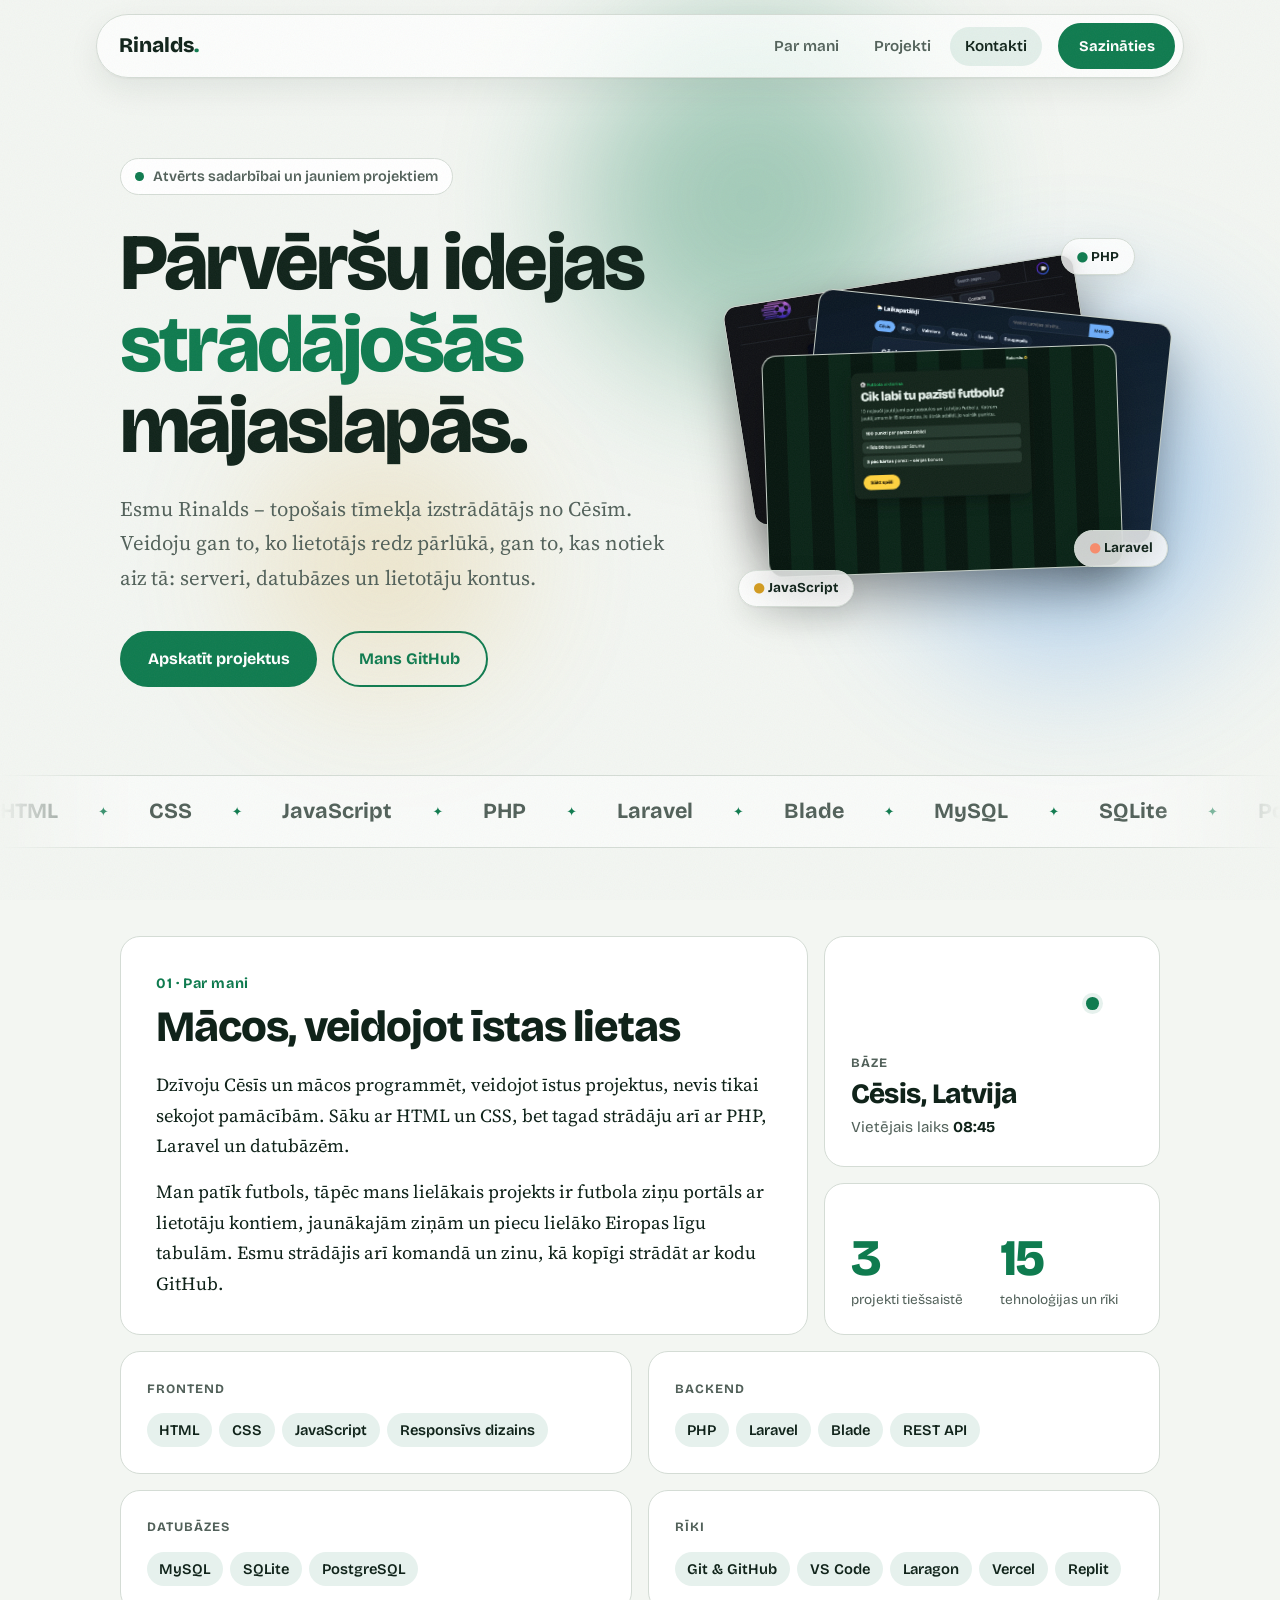
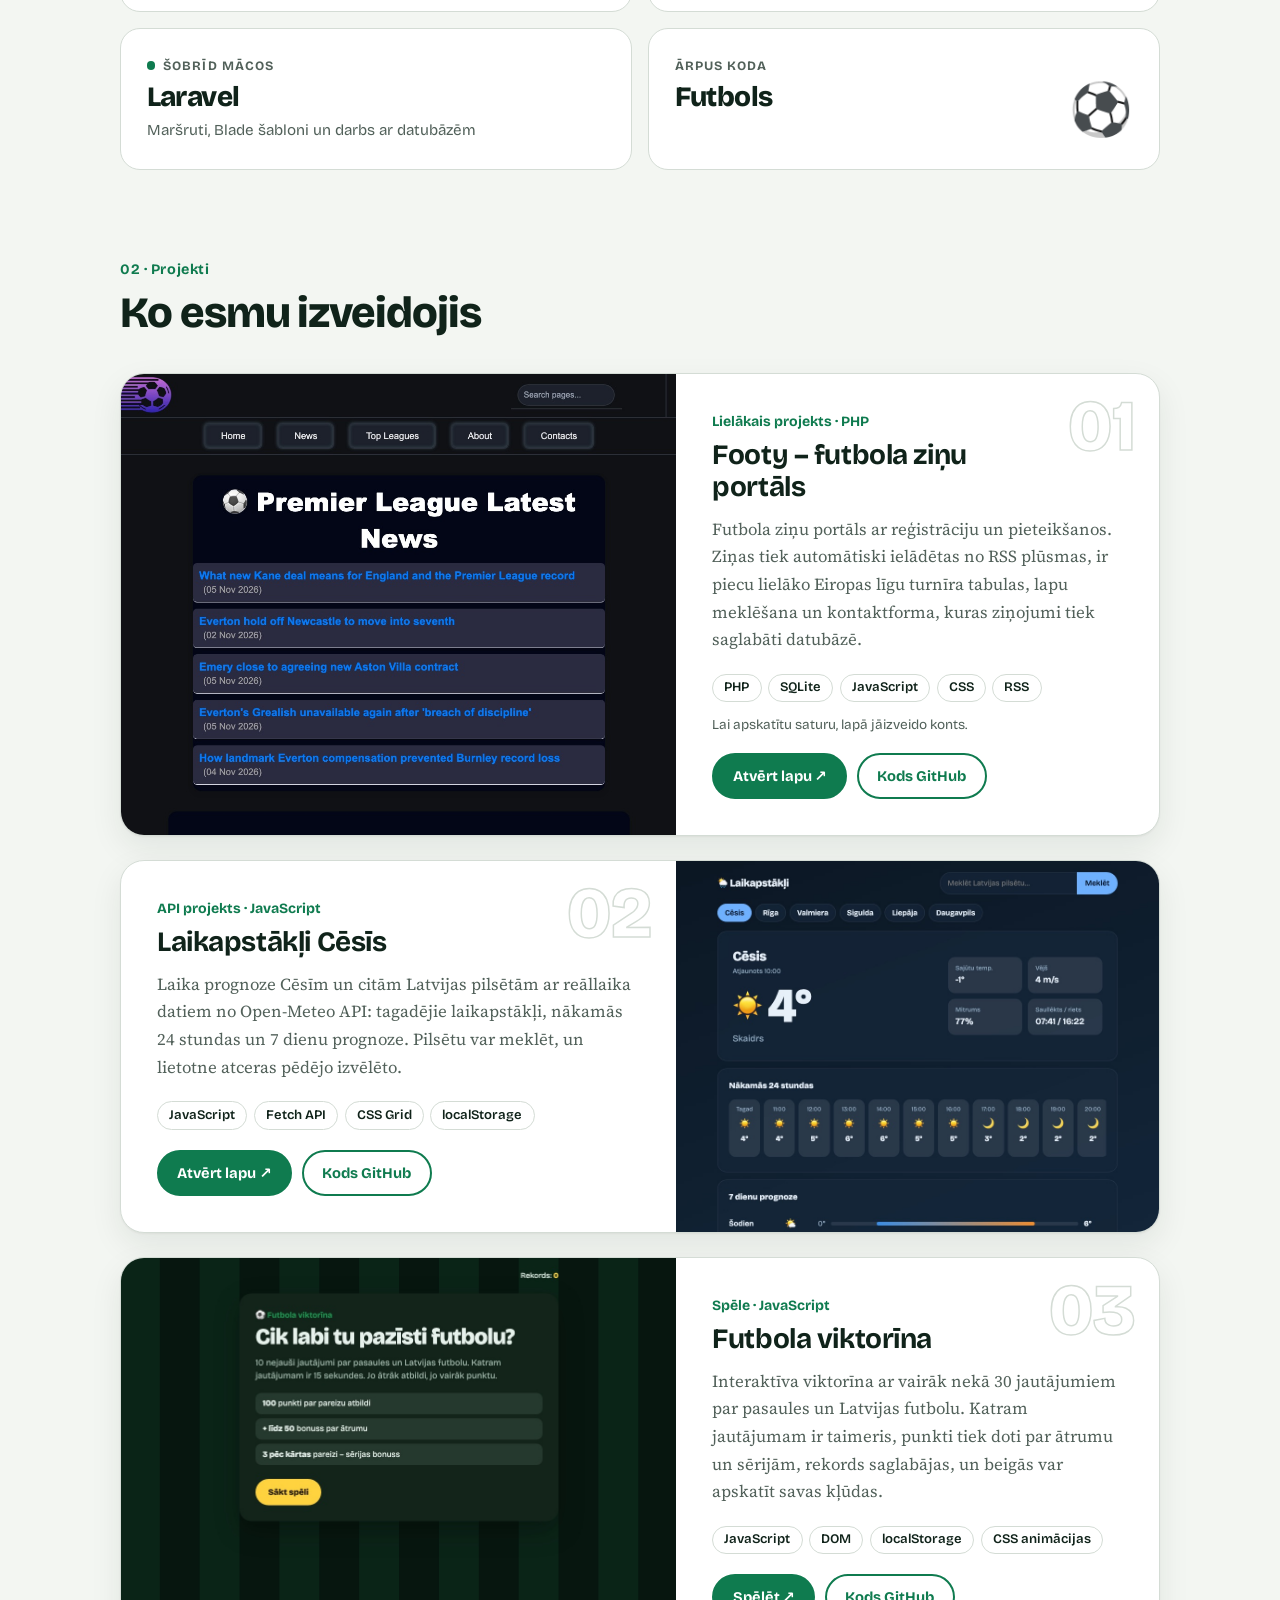
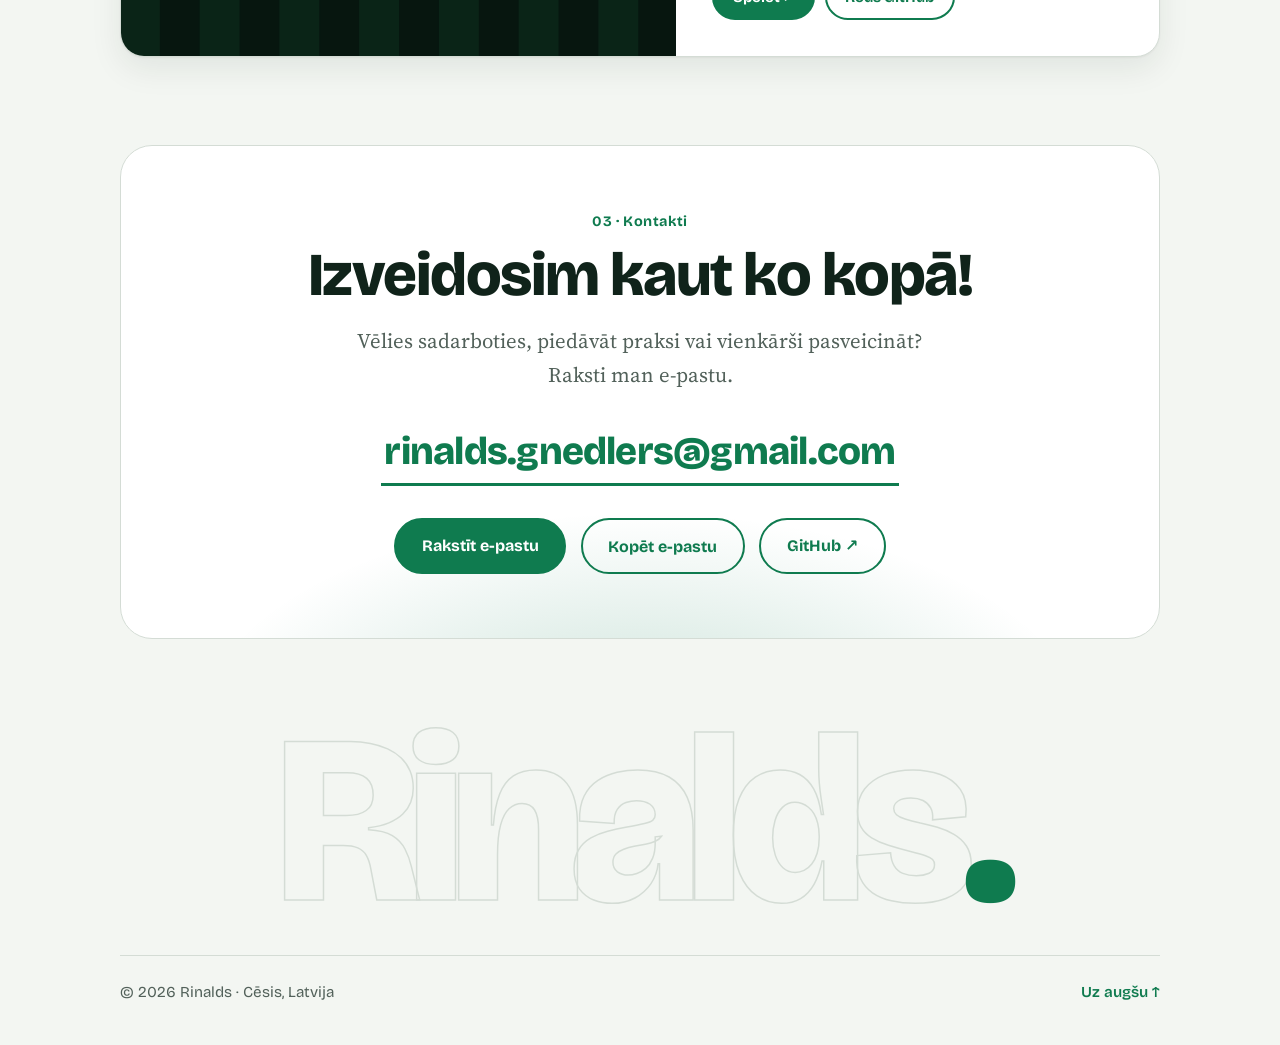
==== commit cc45bcef: "Jauns portfolio dizains: peldoša izvēlne, tehnoloģiju josla, kartīšu režģis, krājošās projektu kartī" ====
--- a/index.html
+++ b/index.html
@@ -11,19 +11,22 @@
   <link rel="stylesheet" href="style.css">
 </head>
 <body>
+  <span class="scroll-bar" id="scrollBar" aria-hidden="true"></span>
 
   <header class="site-header">
-    <a class="logo" href="#top">Rinalds<span>.</span></a>
-    <nav aria-label="Galvenā navigācija">
-      <a href="#about">Par mani</a>
-      <a href="#skills">Prasmes</a>
-      <a href="#projects">Projekti</a>
-      <a href="#contact">Kontakti</a>
-    </nav>
-    <span class="scroll-bar" id="scrollBar" aria-hidden="true"></span>
+    <div class="nav-pill">
+      <a class="logo" href="#top">Rinalds<span>.</span></a>
+      <nav aria-label="Galvenā navigācija">
+        <a href="#about">Par mani</a>
+        <a href="#projects">Projekti</a>
+        <a href="#contact">Kontakti</a>
+      </nav>
+      <a class="button small nav-cta" href="#contact">Sazināties</a>
+    </div>
   </header>
 
   <main id="top">
+    <!-- Ievads -->
     <section class="hero">
       <div class="blobs" aria-hidden="true"><span></span><span></span><span></span></div>
       <div class="hero-text">
@@ -45,69 +48,84 @@
         <span class="chip c3">Laravel</span>
       </a>
     </section>
-
+  </main>
+
+  <!-- Tehnoloģiju josla -->
+  <div class="marquee" aria-hidden="true">
+    <div class="marquee-track">
+      <span>HTML</span><span>CSS</span><span>JavaScript</span><span>PHP</span><span>Laravel</span><span>Blade</span><span>MySQL</span><span>SQLite</span><span>PostgreSQL</span><span>Git</span><span>GitHub</span><span>REST API</span>
+      <span>HTML</span><span>CSS</span><span>JavaScript</span><span>PHP</span><span>Laravel</span><span>Blade</span><span>MySQL</span><span>SQLite</span><span>PostgreSQL</span><span>Git</span><span>GitHub</span><span>REST API</span>
+    </div>
+  </div>
+
+  <div class="container">
+    <!-- Par mani + prasmes -->
     <section id="about" class="section">
-      <p class="eyebrow">01 · Par mani</p>
-      <h2>Mācos, veidojot īstas lietas</h2>
-      <div class="prose">
-        <p>Dzīvoju Cēsīs un mācos programmēt, veidojot īstus projektus, nevis tikai sekojot pamācībām. Sāku ar HTML un CSS, bet tagad strādāju arī ar PHP, Laravel un datubāzēm.</p>
-        <p>Man patīk futbols, tāpēc mans lielākais projekts ir futbola ziņu portāls ar lietotāju kontiem, jaunākajām ziņām un piecu lielāko Eiropas līgu tabulām. Esmu strādājis arī komandā un zinu, kā kopīgi strādāt ar kodu GitHub.</p>
-      </div>
-    </section>
-
-    <section id="skills" class="section">
-      <p class="eyebrow">02 · Prasmes</p>
-      <h2>Ar ko strādāju</h2>
-      <div class="skill-grid">
-        <div class="skill-group">
-          <h3>Frontend</h3>
-          <ul>
-            <li>HTML</li>
-            <li>CSS</li>
-            <li>JavaScript</li>
-            <li>Responsīvs dizains</li>
-          </ul>
-        </div>
-        <div class="skill-group">
-          <h3>Backend</h3>
-          <ul>
-            <li>PHP</li>
-            <li>Laravel</li>
-            <li>Blade</li>
-            <li>REST API</li>
-          </ul>
-        </div>
-        <div class="skill-group">
-          <h3>Datubāzes</h3>
-          <ul>
-            <li>MySQL</li>
-            <li>SQLite</li>
-            <li>PostgreSQL</li>
-          </ul>
-        </div>
-        <div class="skill-group">
-          <h3>Rīki</h3>
-          <ul>
-            <li>Git &amp; GitHub</li>
-            <li>VS Code</li>
-            <li>Laragon</li>
-            <li>Vercel</li>
-            <li>Replit</li>
-          </ul>
-        </div>
-      </div>
-    </section>
-
+      <div class="bento">
+        <article class="tile tile-intro">
+          <p class="eyebrow">01 · Par mani</p>
+          <h2>Mācos, veidojot īstas lietas</h2>
+          <p>Dzīvoju Cēsīs un mācos programmēt, veidojot īstus projektus, nevis tikai sekojot pamācībām. Sāku ar HTML un CSS, bet tagad strādāju arī ar PHP, Laravel un datubāzēm.</p>
+          <p>Man patīk futbols, tāpēc mans lielākais projekts ir futbola ziņu portāls ar lietotāju kontiem, jaunākajām ziņām un piecu lielāko Eiropas līgu tabulām. Esmu strādājis arī komandā un zinu, kā kopīgi strādāt ar kodu GitHub.</p>
+        </article>
+
+        <article class="tile tile-place">
+          <div class="radar" aria-hidden="true"><i></i><i></i><i></i><b></b></div>
+          <p class="tile-label">Bāze</p>
+          <p class="tile-big">Cēsis, Latvija</p>
+          <p class="tile-sub">Vietējais laiks <strong id="localTime">--:--</strong></p>
+        </article>
+
+        <article class="tile tile-stats">
+          <div><span class="count" data-to="3">3</span><small>projekti tiešsaistē</small></div>
+          <div><span class="count" data-to="16">16</span><small>tehnoloģijas un rīki</small></div>
+        </article>
+
+        <article class="tile skill" id="skills">
+          <p class="tile-label">Frontend</p>
+          <ul><li>HTML</li><li>CSS</li><li>JavaScript</li><li>Responsīvs dizains</li></ul>
+        </article>
+        <article class="tile skill">
+          <p class="tile-label">Backend</p>
+          <ul><li>PHP</li><li>Laravel</li><li>Blade</li><li>REST API</li></ul>
+        </article>
+        <article class="tile skill">
+          <p class="tile-label">Datubāzes</p>
+          <ul><li>MySQL</li><li>SQLite</li><li>PostgreSQL</li></ul>
+        </article>
+        <article class="tile skill">
+          <p class="tile-label">Rīki</p>
+          <ul><li>Git &amp; GitHub</li><li>VS Code</li><li>Laragon</li><li>Vercel</li><li>Replit</li></ul>
+        </article>
+
+        <article class="tile tile-learning">
+          <p class="tile-label"><span class="dot"></span> Šobrīd mācos</p>
+          <p class="tile-big">Laravel</p>
+          <p class="tile-sub">Maršruti, Blade šabloni un darbs ar datubāzēm</p>
+        </article>
+
+        <article class="tile tile-ball">
+          <span class="ball" aria-hidden="true">⚽</span>
+          <p class="tile-label">Ārpus koda</p>
+          <p class="tile-big">Futbols</p>
+        </article>
+      </div>
+    </section>
+
+    <!-- Projekti -->
     <section id="projects" class="section">
-      <p class="eyebrow">03 · Projekti</p>
-      <h2>Ko esmu izveidojis</h2>
+      <div class="section-head">
+        <p class="eyebrow">02 · Projekti</p>
+        <h2>Ko esmu izveidojis</h2>
+      </div>
+
       <div class="project-list">
-
-        <article class="project">
+        <article class="project" style="--n:0">
           <a class="preview" href="https://footy--rinaldsgnedlers.replit.app" target="_blank" rel="noopener" tabindex="-1" aria-hidden="true">
             <img src="img/footy.jpg" alt="" width="1440" height="900" loading="lazy">
           </a>
           <div class="project-body">
+            <span class="num">01</span>
             <p class="meta">Lielākais projekts · PHP</p>
             <h3>Footy – futbola ziņu portāls</h3>
             <p>Futbola ziņu portāls ar reģistrāciju un pieteikšanos. Ziņas tiek automātiski ielādētas no RSS plūsmas, ir piecu lielāko Eiropas līgu turnīra tabulas, lapu meklēšana un kontaktforma, kuras ziņojumi tiek saglabāti datubāzē.</p>
@@ -120,11 +138,12 @@
           </div>
         </article>
 
-        <article class="project">
+        <article class="project" style="--n:1">
           <a class="preview" href="https://rinalds230.github.io/laikapstakli-cesis/" target="_blank" rel="noopener" tabindex="-1" aria-hidden="true">
             <img src="img/laiks.jpg" alt="" width="1280" height="800" loading="lazy">
           </a>
           <div class="project-body">
+            <span class="num">02</span>
             <p class="meta">API projekts · JavaScript</p>
             <h3>Laikapstākļi Cēsīs</h3>
             <p>Laika prognoze Cēsīm un citām Latvijas pilsētām ar reāllaika datiem no Open-Meteo API: tagadējie laikapstākļi, nākamās 24 stundas un 7 dienu prognoze. Pilsētu var meklēt, un lietotne atceras pēdējo izvēlēto.</p>
@@ -136,11 +155,12 @@
           </div>
         </article>
 
-        <article class="project">
+        <article class="project" style="--n:2">
           <a class="preview" href="https://rinalds230.github.io/futbola-viktorina/" target="_blank" rel="noopener" tabindex="-1" aria-hidden="true">
             <img src="img/viktorina.jpg" alt="" width="1280" height="800" loading="lazy">
           </a>
           <div class="project-body">
+            <span class="num">03</span>
             <p class="meta">Spēle · JavaScript</p>
             <h3>Futbola viktorīna</h3>
             <p>Interaktīva viktorīna ar vairāk nekā 30 jautājumiem par pasaules un Latvijas futbolu. Katram jautājumam ir taimeris, punkti tiek doti par ātrumu un sērijām, rekords saglabājas, un beigās var apskatīt savas kļūdas.</p>
@@ -151,31 +171,37 @@
             </div>
           </div>
         </article>
-
-      </div>
-    </section>
-
-    <section id="contact" class="section contact">
-      <p class="eyebrow">04 · Kontakti</p>
-      <h2>Parunāsim!</h2>
-      <p class="lead">Vēlies sadarboties, piedāvāt praksi vai vienkārši pasveicināt? Raksti man e-pastu.</p>
-      <a class="email" href="mailto:rinalds.gnedlers@gmail.com">rinalds.gnedlers@gmail.com</a>
-      <ul class="contact-list">
-        <li><span>GitHub</span><a href="https://github.com/rinalds230" target="_blank" rel="noopener">github.com/rinalds230</a></li>
-        <li><span>Atrašanās vieta</span>Cēsis, Latvija</li>
-      </ul>
-    </section>
-  </main>
+      </div>
+    </section>
+
+    <!-- Kontakti -->
+    <section id="contact" class="section">
+      <div class="cta">
+        <p class="eyebrow">03 · Kontakti</p>
+        <h2>Izveidosim kaut ko kopā!</h2>
+        <p class="lead">Vēlies sadarboties, piedāvāt praksi vai vienkārši pasveicināt? Raksti man e-pastu.</p>
+        <a class="email" href="mailto:rinalds.gnedlers@gmail.com">rinalds.gnedlers@gmail.com</a>
+        <div class="actions">
+          <a class="button" href="mailto:rinalds.gnedlers@gmail.com">Rakstīt e-pastu</a>
+          <button class="button ghost" id="copyBtn" type="button">Kopēt e-pastu</button>
+          <a class="button ghost" href="https://github.com/rinalds230" target="_blank" rel="noopener">GitHub ↗</a>
+        </div>
+      </div>
+    </section>
+  </div>
 
   <footer class="site-footer">
-    <p>&copy; 2026 Rinalds · Cēsis, Latvija</p>
-    <a href="#top">Uz augšu ↑</a>
+    <p class="wordmark" aria-hidden="true">Rinalds<span>.</span></p>
+    <div class="footer-row">
+      <p>&copy; 2026 Rinalds · Cēsis, Latvija</p>
+      <a href="#top">Uz augšu ↑</a>
+    </div>
   </footer>
 
   <script>
     const calm = window.matchMedia("(prefers-reduced-motion: reduce)").matches;
 
-    // Ritināšanas josla galvenē
+    // Ritināšanas josla
     const bar = document.getElementById("scrollBar");
     const onScroll = () => {
       const max = document.documentElement.scrollHeight - innerHeight;
@@ -184,20 +210,49 @@
     addEventListener("scroll", onScroll, { passive: true });
     onScroll();
 
-    // Sadaļas un kartītes parādās, kad tās ieritina ekrānā
+    // Izvēlnē iezīmē sadaļu, kurā atrodies
+    const links = [...document.querySelectorAll("nav a")];
+    const spy = new IntersectionObserver((entries) => {
+      entries.forEach((e) => {
+        if (!e.isIntersecting) return;
+        links.forEach((a) => a.classList.toggle("active", a.getAttribute("href") === "#" + e.target.id));
+      });
+    }, { rootMargin: "-45% 0px -50% 0px" });
+    document.querySelectorAll("section[id]").forEach((s) => spy.observe(s));
+
+    // Vietējais laiks Cēsīs
+    const timeEl = document.getElementById("localTime");
+    const tick = () => {
+      timeEl.textContent = new Date().toLocaleTimeString("lv-LV", { hour: "2-digit", minute: "2-digit", timeZone: "Europe/Riga" });
+    };
+    tick();
+    setInterval(tick, 30000);
+
+    // Skaitļi saskaitās, kad tie parādās ekrānā
+    const countUp = (el) => {
+      const to = Number(el.dataset.to);
+      const start = performance.now();
+      const step = (now) => {
+        const p = Math.min(1, (now - start) / 1200);
+        el.textContent = Math.round(to * (1 - Math.pow(1 - p, 3)));
+        if (p < 1) requestAnimationFrame(step);
+      };
+      requestAnimationFrame(step);
+    };
+
+    // Elementi parādās, kad tos ieritina ekrānā
     if (!calm && "IntersectionObserver" in window) {
       document.documentElement.classList.add("js");
-      const items = document.querySelectorAll(".section > :not(.skill-grid):not(.project-list), .skill-group, .project");
+      const items = document.querySelectorAll(".tile, .section-head, .cta");
       const io = new IntersectionObserver((entries) => {
         entries.forEach((e) => {
           if (!e.isIntersecting) return;
           const el = e.target;
-          // kartītes vienā rindā parādās viena pēc otras
-          const delay = [...el.parentElement.children].indexOf(el) * 90;
+          const delay = Math.min([...el.parentElement.children].indexOf(el), 6) * 70;
           el.style.transitionDelay = `${delay}ms`;
           el.classList.add("in");
+          el.querySelectorAll(".count").forEach(countUp);
           io.unobserve(el);
-          // pēc animācijas noņem klases, lai hover efekti strādā ātri
           setTimeout(() => {
             el.classList.remove("reveal", "in");
             el.style.transitionDelay = "";
@@ -208,7 +263,7 @@
     }
 
     // Gaismas aplis kartītēs seko pelei
-    document.querySelectorAll(".project, .skill-group").forEach((card) => {
+    document.querySelectorAll(".project, .tile, .cta").forEach((card) => {
       card.addEventListener("pointermove", (e) => {
         const r = card.getBoundingClientRect();
         card.style.setProperty("--mx", `${e.clientX - r.left}px`);
@@ -216,6 +271,17 @@
       });
     });
 
+    // E-pasta kopēšana
+    const copyBtn = document.getElementById("copyBtn");
+    copyBtn.addEventListener("click", async () => {
+      try {
+        await navigator.clipboard.writeText("rinalds.gnedlers@gmail.com");
+        copyBtn.textContent = "Nokopēts ✓";
+      } catch {
+        copyBtn.textContent = "Neizdevās";
+      }
+      setTimeout(() => (copyBtn.textContent = "Kopēt e-pastu"), 2000);
+    });
   </script>
 </body>
 </html>
--- a/style.css
+++ b/style.css
@@ -5,32 +5,35 @@
   --ink: #10231a;
   --muted: #52615a;
   --accent: #0f7b4f;
+  --accent-2: #d29b1f;
   --accent-soft: rgba(15, 123, 79, 0.1);
   --accent-ink: #ffffff;
   --line: #d4dcd5;
   --shadow: 0 1px 2px rgba(16, 35, 26, 0.05), 0 12px 32px rgba(16, 35, 26, 0.08);
   --heading: "Bricolage Grotesque", system-ui, sans-serif;
   --body: "Source Serif 4", Georgia, serif;
-  --max: 64rem;
+  --max: 68rem;
+  --radius: 1.25rem;
 }
 
 @media (prefers-color-scheme: dark) {
   :root {
-    --bg: #0c1611;
-    --panel: #13211a;
-    --panel-2: #1a2c22;
+    --bg: #0b140f;
+    --panel: #121e17;
+    --panel-2: #1a2a21;
     --ink: #e6f0ea;
     --muted: #9db2a6;
     --accent: #4fd08e;
+    --accent-2: #f0c674;
     --accent-soft: rgba(79, 208, 142, 0.12);
     --accent-ink: #08140e;
-    --line: #25382d;
+    --line: #22352a;
     --shadow: 0 1px 2px rgba(0, 0, 0, 0.3), 0 16px 40px rgba(0, 0, 0, 0.35);
   }
 }
 
 * { box-sizing: border-box; margin: 0; padding: 0; }
-html { scroll-behavior: smooth; scroll-padding-top: 5rem; overflow-x: clip; }
+html { scroll-behavior: smooth; scroll-padding-top: 6rem; overflow-x: clip; }
 
 body {
   background:
@@ -42,107 +45,103 @@
   line-height: 1.65;
 }
 
+/* Viegls graudainums visai lapai */
+body::before {
+  content: "";
+  position: fixed;
+  inset: 0;
+  z-index: 100;
+  pointer-events: none;
+  opacity: 0.05;
+  background-image: url("data:image/svg+xml,%3Csvg xmlns='http://www.w3.org/2000/svg' width='160' height='160'%3E%3Cfilter id='n'%3E%3CfeTurbulence type='fractalNoise' baseFrequency='0.85' numOctaves='3' stitchTiles='stitch'/%3E%3C/filter%3E%3Crect width='100%25' height='100%25' filter='url(%23n)'/%3E%3C/svg%3E");
+}
+
 img { max-width: 100%; display: block; }
 a { color: var(--accent); }
-a:focus-visible, .button:focus-visible { outline: 3px solid var(--accent); outline-offset: 3px; }
+a:focus-visible, button:focus-visible { outline: 3px solid var(--accent); outline-offset: 3px; }
 
 h1, h2, h3, .logo, nav a, .button, .meta, .tags, .status, .email, .eyebrow,
-.skill-group li, .contact-list span, .note, .site-footer {
+.tile-label, .tile-big, .tile-sub, .skill li, .note, .site-footer, .marquee, .num, .tile-stats {
   font-family: var(--heading);
 }
 
-/* Galvene */
+/* Ritināšanas josla */
+.scroll-bar {
+  position: fixed;
+  top: 0; left: 0; right: 0;
+  z-index: 50;
+  height: 3px;
+  background: linear-gradient(90deg, var(--accent), var(--accent-2));
+  transform: scaleX(0);
+  transform-origin: left;
+}
+
+/* Galvene – peldoša kapsula */
 .site-header {
   position: sticky;
   top: 0;
-  z-index: 10;
+  z-index: 20;
+  padding: 0.9rem 1rem 0;
+}
+.nav-pill {
   display: flex;
-  justify-content: space-between;
   align-items: center;
   gap: 1rem;
-  padding: 1rem max(1.5rem, calc((100% - var(--max)) / 2));
-  background: color-mix(in srgb, var(--bg) 85%, transparent);
-  backdrop-filter: blur(10px);
-  border-bottom: 1px solid var(--line);
-}
-.scroll-bar {
-  position: absolute;
-  left: 0; right: 0; bottom: -1px;
-  height: 2px;
-  background: linear-gradient(90deg, var(--accent), #f0c674);
-  transform: scaleX(0);
-  transform-origin: left;
-}
-.logo { font-weight: 800; font-size: 1.35rem; color: var(--ink); text-decoration: none; }
+  max-width: var(--max);
+  margin: 0 auto;
+  padding: 0.5rem 0.5rem 0.5rem 1.4rem;
+  background: color-mix(in srgb, var(--panel) 75%, transparent);
+  backdrop-filter: blur(14px) saturate(1.4);
+  border: 1px solid var(--line);
+  border-radius: 999px;
+  box-shadow: var(--shadow);
+}
+.logo { font-weight: 800; font-size: 1.3rem; color: var(--ink); text-decoration: none; margin-right: auto; }
 .logo span { color: var(--accent); }
-nav { display: flex; gap: 1.5rem; flex-wrap: wrap; }
-nav a { color: var(--muted); text-decoration: none; font-size: 0.98rem; font-weight: 600; }
-nav a:hover { color: var(--accent); }
-
-/* Izkārtojums */
+nav { display: flex; gap: 0.25rem; }
+nav a {
+  white-space: nowrap;
+  padding: 0.45rem 0.95rem;
+  color: var(--muted);
+  text-decoration: none;
+  font-size: 0.95rem;
+  font-weight: 600;
+  border-radius: 999px;
+  transition: color 0.2s, background 0.2s;
+}
+nav a:hover { color: var(--ink); }
+nav a.active { color: var(--ink); background: var(--accent-soft); }
+
+/* Pogas */
+.button {
+  display: inline-block;
+  padding: 0.8rem 1.6rem;
+  background: var(--accent);
+  color: var(--accent-ink);
+  font-weight: 700;
+  font-size: 1rem;
+  text-decoration: none;
+  border-radius: 999px;
+  border: 2px solid var(--accent);
+  cursor: pointer;
+  transition: transform 0.15s, background 0.15s, box-shadow 0.15s;
+}
+.button:hover { transform: translateY(-2px); box-shadow: 0 8px 20px color-mix(in srgb, var(--accent) 30%, transparent); }
+.button.ghost { background: transparent; color: var(--accent); }
+.button.ghost:hover { background: var(--accent-soft); box-shadow: none; }
+.button.small { padding: 0.55rem 1.15rem; font-size: 0.92rem; }
+
+/* Ievads */
 main { max-width: var(--max); margin: 0 auto; padding: 0 1.5rem; }
-
-/* Ievads */
 .hero {
+  position: relative;
   display: grid;
   grid-template-columns: 1.35fr 1fr;
   gap: 3rem;
   align-items: center;
-  padding: 5.5rem 0 6rem;
-  position: relative;
+  padding: 5rem 0 5.5rem;
 }
 .hero > :not(.blobs) { position: relative; z-index: 1; }
-.hero-text .status, .hero-text .lead, .hero-text .actions { animation: rise 0.7s ease-out both; }
-.hero-text .lead { animation-delay: 0.45s; }
-.hero-text .actions { animation-delay: 0.6s; }
-
-/* Virsraksts parādās pa vārdam */
-.hero h1 .w {
-  display: inline-block;
-  animation: word 0.8s cubic-bezier(0.2, 0.8, 0.2, 1) both;
-  animation-delay: calc(0.1s + var(--i) * 0.1s);
-}
-@keyframes word {
-  from { opacity: 0; transform: translateY(0.4em) rotate(3deg); filter: blur(6px); }
-  to { opacity: 1; transform: none; filter: none; }
-}
-
-/* Lēni kustīgi krāsu plankumi fonā */
-.blobs { position: absolute; inset: -4rem calc(50% - 50vw); pointer-events: none; overflow: hidden; }
-.blobs span {
-  position: absolute;
-  width: 22rem; height: 22rem;
-  border-radius: 50%;
-  filter: blur(70px);
-  opacity: 0.35;
-  animation: float 18s ease-in-out infinite alternate;
-}
-.blobs span:nth-child(1) { background: var(--accent); top: 5%; left: 45%; }
-.blobs span:nth-child(2) { background: #3a8ee6; top: 40%; left: 70%; animation-duration: 22s; animation-delay: -6s; }
-.blobs span:nth-child(3) { background: #f0c674; top: 55%; left: 20%; width: 16rem; height: 16rem; opacity: 0.18; animation-duration: 26s; }
-@keyframes float {
-  0% { transform: translate(0, 0) scale(1); }
-  50% { transform: translate(-4rem, 3rem) scale(1.15); }
-  100% { transform: translate(3rem, -2rem) scale(0.9); }
-}
-
-/* Parādīšanās, ritinot lapu */
-.js .reveal { transition: opacity 0.7s ease, transform 0.7s cubic-bezier(0.2, 0.8, 0.2, 1); }
-.js .reveal:not(.in) { opacity: 0; transform: translateY(28px); }
-
-/* Gaismas aplis, kas seko pelei */
-.project, .skill-group { position: relative; }
-.project::after, .skill-group::after {
-  content: "";
-  position: absolute;
-  inset: 0;
-  border-radius: inherit;
-  pointer-events: none;
-  background: radial-gradient(18rem circle at var(--mx, 50%) var(--my, 50%), var(--accent-soft), transparent 70%);
-  opacity: 0;
-  transition: opacity 0.3s;
-}
-.project:hover::after, .skill-group:hover::after { opacity: 1; }
 .status {
   display: inline-flex;
   align-items: center;
@@ -157,10 +156,10 @@
   margin-bottom: 1.75rem;
 }
 .dot {
+  display: inline-block;
   width: 0.55rem; height: 0.55rem;
   border-radius: 50%;
   background: var(--accent);
-  box-shadow: 0 0 0 0 var(--accent);
   animation: pulse 2s infinite;
 }
 .hero h1 {
@@ -169,31 +168,33 @@
   line-height: 1.02;
   letter-spacing: -0.035em;
 }
-.hero h1 em {
-  font-style: normal;
-  color: var(--accent);
+.hero h1 em { font-style: normal; color: var(--accent); }
+.hero h1 .w {
+  display: inline-block;
+  animation: word 0.8s cubic-bezier(0.2, 0.8, 0.2, 1) both;
+  animation-delay: calc(0.1s + var(--i) * 0.1s);
 }
 .lead { color: var(--muted); font-size: 1.3rem; max-width: 36rem; margin-top: 1.5rem; }
 .actions { display: flex; gap: 0.9rem; flex-wrap: wrap; margin-top: 2.25rem; }
-
-.button {
-  display: inline-block;
-  padding: 0.8rem 1.6rem;
-  background: var(--accent);
-  color: var(--accent-ink);
-  font-weight: 700;
-  font-size: 1rem;
-  text-decoration: none;
-  border-radius: 999px;
-  border: 2px solid var(--accent);
-  transition: transform 0.15s, background 0.15s;
-}
-.button.ghost { background: transparent; color: var(--accent); }
-.button.ghost:hover { background: var(--accent-soft); }
-.button:hover { transform: translateY(-2px); }
-.button.small { padding: 0.55rem 1.15rem; font-size: 0.92rem; }
-
-/* Projektu kartīšu vēdeklis ievadā */
+.hero-text .status, .hero-text .lead, .hero-text .actions { animation: rise 0.7s ease-out both; }
+.hero-text .lead { animation-delay: 0.45s; }
+.hero-text .actions { animation-delay: 0.6s; }
+
+/* Fona plankumi */
+.blobs { position: absolute; inset: -6rem calc(50% - 50vw) -2rem; pointer-events: none; overflow: hidden; }
+.blobs span {
+  position: absolute;
+  width: 22rem; height: 22rem;
+  border-radius: 50%;
+  filter: blur(70px);
+  opacity: 0.35;
+  animation: float 18s ease-in-out infinite alternate;
+}
+.blobs span:nth-child(1) { background: var(--accent); top: 5%; left: 45%; }
+.blobs span:nth-child(2) { background: #3a8ee6; top: 40%; left: 70%; animation-duration: 22s; animation-delay: -6s; }
+.blobs span:nth-child(3) { background: var(--accent-2); top: 55%; left: 20%; width: 16rem; height: 16rem; opacity: 0.18; animation-duration: 26s; }
+
+/* Projektu kartīšu vēdeklis */
 .stack {
   position: relative;
   display: block;
@@ -203,8 +204,7 @@
 }
 .shot {
   position: absolute;
-  left: 8%;
-  top: 22%;
+  left: 8%; top: 22%;
   width: 84%;
   aspect-ratio: 16 / 10;
   border-radius: 0.9rem;
@@ -218,8 +218,7 @@
 .shot img { width: 100%; height: 100%; object-fit: cover; object-position: top center; }
 .shot b {
   position: absolute;
-  left: 0.75rem;
-  bottom: 0.75rem;
+  left: 0.75rem; bottom: 0.75rem;
   padding: 0.3rem 0.75rem;
   font-family: var(--heading);
   font-size: 0.82rem;
@@ -234,17 +233,11 @@
 .s1 { z-index: 1; rotate: -9deg; translate: -10% -14%; animation-delay: -1s; }
 .s2 { z-index: 2; rotate: 6deg; translate: 10% -2%; animation-delay: -3.5s; }
 .s3 { z-index: 3; rotate: -2deg; translate: -2% 18%; animation-delay: -5.5s; }
-
 .stack:hover .s1 { rotate: -12deg; translate: -18% -26%; }
 .stack:hover .s2 { rotate: 9deg; translate: 18% -6%; }
 .stack:hover .s3 { rotate: -1deg; translate: -4% 28%; }
 .stack:hover .shot b { opacity: 1; transform: none; }
 .stack .shot:hover { scale: 1.04; z-index: 4; }
-
-@keyframes bob {
-  0%, 100% { transform: translateY(0); }
-  50% { transform: translateY(-10px); }
-}
 
 .chip {
   position: absolute;
@@ -265,145 +258,281 @@
 .c1 { top: 4%; right: 6%; animation-delay: -2s; }
 .c2 { bottom: 4%; left: 0; animation-delay: -4s; }
 .c3 { bottom: 14%; right: -2%; animation-delay: -1s; }
-.c2::before { color: #f0c674; }
+.c2::before { color: var(--accent-2); }
 .c3::before { color: #f78c6c; }
 
+/* Tehnoloģiju josla */
+.marquee {
+  overflow: hidden;
+  padding: 1.1rem 0;
+  border-block: 1px solid var(--line);
+  background: color-mix(in srgb, var(--panel) 50%, transparent);
+  mask-image: linear-gradient(90deg, transparent, #000 10%, #000 90%, transparent);
+}
+.marquee-track {
+  display: flex;
+  width: max-content;
+  animation: marquee 35s linear infinite;
+}
+.marquee:hover .marquee-track { animation-play-state: paused; }
+.marquee span {
+  display: inline-flex;
+  align-items: center;
+  gap: 2.5rem;
+  padding-right: 2.5rem;
+  font-size: 1.35rem;
+  font-weight: 700;
+  color: var(--muted);
+  white-space: nowrap;
+}
+.marquee span::after { content: "✦"; font-size: 0.8rem; color: var(--accent); }
+
 /* Sadaļas */
-.section { padding: 5rem 0; border-top: 1px solid var(--line); }
+.container { max-width: var(--max); margin: 0 auto; padding: 0 1.5rem; }
+.section { padding: 5.5rem 0 0; }
 .eyebrow { font-size: 0.9rem; font-weight: 700; color: var(--accent); letter-spacing: 0.04em; margin-bottom: 0.5rem; }
-.section > h2 {
-  font-size: clamp(1.9rem, 4vw, 2.6rem);
+.section h2 {
+  font-size: clamp(1.9rem, 4vw, 2.7rem);
   font-weight: 800;
-  line-height: 1.1;
+  line-height: 1.08;
   letter-spacing: -0.025em;
-  margin-bottom: 2rem;
-}
-
-/* Par mani */
-.prose { display: grid; grid-template-columns: 1fr 1fr; gap: 2rem; }
-.prose p { color: var(--ink); }
-
-/* Prasmes */
-.skill-grid { display: grid; grid-template-columns: repeat(4, 1fr); gap: 1rem; }
-.skill-group {
-  padding: 1.5rem;
+}
+.section-head { margin-bottom: 2.25rem; }
+
+/* Kartīšu režģis (bento) */
+.bento {
+  display: grid;
+  grid-template-columns: repeat(6, 1fr);
+  gap: 1rem;
+}
+.tile {
+  position: relative;
+  overflow: hidden;
+  padding: 1.6rem;
   background: var(--panel);
   border: 1px solid var(--line);
-  border-radius: 1rem;
-  transition: border-color 0.2s, transform 0.2s;
-}
-.skill-group:hover { border-color: var(--accent); transform: translateY(-3px); }
-.skill-group h3 { font-size: 1.1rem; margin-bottom: 0.9rem; }
-.skill-group ul { display: flex; flex-wrap: wrap; gap: 0.45rem; list-style: none; }
-.skill-group li {
-  font-size: 0.9rem;
+  border-radius: var(--radius);
+  transition: border-color 0.25s, transform 0.25s;
+}
+.tile:hover { border-color: color-mix(in srgb, var(--accent) 60%, var(--line)); transform: translateY(-3px); }
+.tile-label { display: flex; align-items: center; gap: 0.5rem; font-size: 0.8rem; font-weight: 700; text-transform: uppercase; letter-spacing: 0.08em; color: var(--muted); }
+.tile-big { font-size: 1.75rem; font-weight: 800; letter-spacing: -0.02em; line-height: 1.15; margin-top: 0.3rem; }
+.tile-sub { font-size: 0.95rem; color: var(--muted); margin-top: 0.35rem; }
+.tile-sub strong { color: var(--ink); }
+
+.tile-intro { grid-column: span 4; grid-row: span 2; padding: 2.2rem; }
+.tile-intro h2 { margin-bottom: 1.25rem; }
+.tile-intro p:not(.eyebrow) { max-width: 40rem; }
+.tile-intro p + p { margin-top: 1rem; }
+
+.tile-place { grid-column: span 2; display: flex; flex-direction: column; justify-content: flex-end; min-height: 13rem; }
+.radar { position: absolute; top: 1.4rem; right: 1.4rem; width: 5.5rem; height: 5.5rem; }
+.radar i {
+  position: absolute; inset: 0;
+  border: 1.5px solid var(--accent);
+  border-radius: 50%;
+  opacity: 0;
+  animation: ping 3s ease-out infinite;
+}
+.radar i:nth-child(2) { animation-delay: 1s; }
+.radar i:nth-child(3) { animation-delay: 2s; }
+.radar b {
+  position: absolute; top: 50%; left: 50%;
+  width: 0.8rem; height: 0.8rem;
+  margin: -0.4rem 0 0 -0.4rem;
+  border-radius: 50%;
+  background: var(--accent);
+  box-shadow: 0 0 0 4px var(--accent-soft);
+}
+
+.tile-stats { grid-column: span 2; display: grid; grid-template-columns: 1fr 1fr; gap: 1rem; align-items: end; }
+.tile-stats span { display: block; font-size: 3.2rem; font-weight: 800; line-height: 1; letter-spacing: -0.04em; color: var(--accent); }
+.tile-stats small { display: block; margin-top: 0.4rem; font-size: 0.85rem; color: var(--muted); line-height: 1.3; }
+
+.skill { grid-column: span 3; }
+.skill ul { display: flex; flex-wrap: wrap; gap: 0.45rem; list-style: none; margin-top: 0.9rem; }
+.skill li {
+  font-size: 0.92rem;
   font-weight: 600;
-  padding: 0.25rem 0.75rem;
+  padding: 0.3rem 0.8rem;
   background: var(--accent-soft);
-  color: var(--ink);
-  border-radius: 999px;
-}
-
-/* Projekti */
-.project-list { display: grid; gap: 2rem; }
+  border-radius: 999px;
+  transition: background 0.2s, color 0.2s;
+}
+.skill li:hover { background: var(--accent); color: var(--accent-ink); }
+
+.tile-learning { grid-column: span 3; }
+.tile-ball { grid-column: span 3; }
+.ball {
+  position: absolute;
+  right: 1.6rem; bottom: 1.1rem;
+  font-size: 3.2rem;
+  animation: bounce 1.6s cubic-bezier(0.3, 0, 0.7, 1) infinite;
+}
+.tile-ball:hover .ball { animation-duration: 0.8s; }
+
+/* Projekti – kartītes kraujas, ritinot lapu */
+.project-list { display: grid; gap: 1.5rem; }
 .project {
+  position: sticky;
+  top: calc(6rem + var(--n) * 1.25rem);
   display: grid;
-  grid-template-columns: 1.1fr 1fr;
+  grid-template-columns: 1.15fr 1fr;
   background: var(--panel);
   border: 1px solid var(--line);
-  border-radius: 1.25rem;
+  border-radius: 1.5rem;
   overflow: hidden;
   box-shadow: var(--shadow);
-  transition: transform 0.25s, border-color 0.25s;
-}
-.project:hover { transform: translateY(-4px); border-color: var(--accent); }
+  transition: border-color 0.25s;
+}
+.project:hover { border-color: color-mix(in srgb, var(--accent) 60%, var(--line)); }
 .project:nth-child(even) .preview { order: 2; }
-
-.preview {
-  position: relative;
-  display: block;
-  min-height: 16rem;
-  background: var(--panel-2);
-  overflow: hidden;
-}
+.preview { position: relative; display: block; min-height: 18rem; background: var(--panel-2); overflow: hidden; }
 .preview img {
   width: 100%; height: 100%;
   object-fit: cover;
   object-position: top center;
-  transition: transform 0.5s;
-}
-.project:hover .preview img { transform: scale(1.04); }
-
-.project-body { display: flex; flex-direction: column; padding: 2rem; }
+  transition: transform 0.6s cubic-bezier(0.2, 0.8, 0.2, 1);
+}
+.project:hover .preview img { transform: scale(1.05); }
+
+.project-body { position: relative; display: flex; flex-direction: column; padding: 2.25rem; }
+.num {
+  position: absolute;
+  top: 1rem; right: 1.5rem;
+  font-size: 4.5rem;
+  font-weight: 800;
+  line-height: 1;
+  color: transparent;
+  -webkit-text-stroke: 1.5px var(--line);
+}
 .meta { font-size: 0.88rem; color: var(--accent); font-weight: 700; margin-bottom: 0.4rem; }
-.project h3 { font-size: 1.65rem; line-height: 1.15; letter-spacing: -0.015em; margin-bottom: 0.75rem; }
+.project h3 { font-size: 1.75rem; line-height: 1.15; letter-spacing: -0.015em; margin-bottom: 0.75rem; padding-right: 4rem; }
 .project-body > p:not(.meta):not(.note) { color: var(--muted); font-size: 1.05rem; }
 .tags { display: flex; flex-wrap: wrap; gap: 0.4rem; list-style: none; margin: 1.25rem 0; font-size: 0.82rem; font-weight: 600; }
 .tags li { padding: 0.15rem 0.7rem; border: 1px solid var(--line); border-radius: 999px; }
 .note { font-size: 0.85rem; color: var(--muted); margin: -0.5rem 0 1rem; }
 .project-links { display: flex; flex-wrap: wrap; gap: 0.6rem; margin-top: auto; }
 
-
 /* Kontakti */
-.contact .lead { margin-top: -1rem; margin-bottom: 1.5rem; }
+.cta {
+  position: relative;
+  overflow: hidden;
+  padding: clamp(2rem, 6vw, 4rem);
+  text-align: center;
+  background:
+    radial-gradient(40rem 20rem at 50% 120%, color-mix(in srgb, var(--accent) 22%, transparent), transparent 70%),
+    var(--panel);
+  border: 1px solid var(--line);
+  border-radius: 2rem;
+}
+.cta h2 { font-size: clamp(2.2rem, 6vw, 3.8rem); }
+.cta .lead { margin: 1rem auto 1.75rem; }
+.cta .actions { justify-content: center; margin-top: 2rem; }
 .email {
   display: inline-block;
-  font-size: clamp(1.3rem, 4.5vw, 2.6rem);
+  font-size: clamp(1.25rem, 4.5vw, 2.4rem);
   font-weight: 800;
   letter-spacing: -0.02em;
   word-break: break-word;
   text-decoration: none;
   background: linear-gradient(var(--accent), var(--accent)) 0 100% / 100% 3px no-repeat;
-  padding-bottom: 0.15rem;
-  transition: background-size 0.3s;
+  padding: 0 0.2rem 0.15rem;
+  transition: background-size 0.3s, color 0.3s;
 }
 .email:hover { background-size: 100% 100%; color: var(--accent-ink); }
-.contact-list { list-style: none; display: flex; flex-wrap: wrap; gap: 1rem 3rem; margin-top: 2rem; }
-.contact-list li { display: flex; flex-direction: column; }
-.contact-list span { font-size: 0.8rem; text-transform: uppercase; letter-spacing: 0.06em; color: var(--muted); }
+
+/* Gaismas aplis, kas seko pelei */
+.project::after, .tile::after, .cta::after {
+  content: "";
+  position: absolute;
+  inset: 0;
+  border-radius: inherit;
+  pointer-events: none;
+  background: radial-gradient(18rem circle at var(--mx, 50%) var(--my, 50%), var(--accent-soft), transparent 70%);
+  opacity: 0;
+  transition: opacity 0.3s;
+}
+.project:hover::after, .tile:hover::after, .cta:hover::after { opacity: 1; }
 
 /* Kājene */
-.site-footer {
+.site-footer { max-width: var(--max); margin: 0 auto; padding: 5rem 1.5rem 2.5rem; overflow: hidden; }
+.wordmark {
+  font-size: clamp(4rem, 19vw, 15rem);
+  font-weight: 800;
+  line-height: 0.85;
+  letter-spacing: -0.06em;
+  text-align: center;
+  color: transparent;
+  -webkit-text-stroke: 1.5px var(--line);
+  user-select: none;
+}
+.wordmark span { color: var(--accent); -webkit-text-stroke: 0; }
+.footer-row {
   display: flex;
   justify-content: space-between;
   gap: 1rem;
-  max-width: var(--max);
-  margin: 0 auto;
-  padding: 2rem 1.5rem 3rem;
+  margin-top: 2rem;
+  padding-top: 1.5rem;
   border-top: 1px solid var(--line);
   color: var(--muted);
   font-size: 0.95rem;
 }
-.site-footer a { text-decoration: none; font-weight: 600; }
-
-@keyframes rise {
-  from { opacity: 0; transform: translateY(16px); }
-  to { opacity: 1; transform: none; }
-}
+.footer-row a { text-decoration: none; font-weight: 600; }
+
+/* Parādīšanās, ritinot lapu */
+.js .reveal { transition: opacity 0.7s ease, transform 0.7s cubic-bezier(0.2, 0.8, 0.2, 1); }
+.js .reveal:not(.in) { opacity: 0; transform: translateY(28px); }
+
+/* Animācijas */
+@keyframes rise { from { opacity: 0; transform: translateY(16px); } to { opacity: 1; transform: none; } }
+@keyframes word {
+  from { opacity: 0; transform: translateY(0.4em) rotate(3deg); filter: blur(6px); }
+  to { opacity: 1; transform: none; filter: none; }
+}
+@keyframes float {
+  0% { transform: translate(0, 0) scale(1); }
+  50% { transform: translate(-4rem, 3rem) scale(1.15); }
+  100% { transform: translate(3rem, -2rem) scale(0.9); }
+}
+@keyframes bob { 0%, 100% { transform: translateY(0); } 50% { transform: translateY(-10px); } }
 @keyframes pulse {
   0% { box-shadow: 0 0 0 0 color-mix(in srgb, var(--accent) 60%, transparent); }
   70% { box-shadow: 0 0 0 0.5rem transparent; }
   100% { box-shadow: 0 0 0 0 transparent; }
 }
-
+@keyframes ping { 0% { transform: scale(0.2); opacity: 0.9; } 100% { transform: scale(1); opacity: 0; } }
+@keyframes marquee { to { transform: translateX(-50%); } }
+@keyframes bounce {
+  0%, 100% { transform: translateY(0) rotate(0); }
+  50% { transform: translateY(-1.2rem) rotate(180deg); }
+}
+
+/* Planšete */
 @media (max-width: 900px) {
   .hero { grid-template-columns: 1fr; gap: 2.5rem; padding: 3.5rem 0 4.5rem; }
   .stack { max-width: 30rem; width: 100%; margin: 1rem auto 0; }
-  .skill-grid { grid-template-columns: 1fr 1fr; }
-  .project { grid-template-columns: 1fr; }
+  .bento { grid-template-columns: repeat(2, 1fr); }
+  .tile-intro { grid-column: span 2; grid-row: auto; }
+  .tile-place, .tile-stats, .skill, .tile-learning, .tile-ball { grid-column: span 1; }
+  .project { grid-template-columns: 1fr; position: relative; top: 0; }
   .project:nth-child(even) .preview { order: 0; }
   .preview { aspect-ratio: 16 / 10; min-height: 0; }
 }
 
+/* Telefons */
 @media (max-width: 600px) {
   body { font-size: 1.08rem; }
-  .site-header { flex-direction: column; align-items: flex-start; gap: 0.4rem; padding-block: 0.75rem; }
-  nav { gap: 1rem; }
-  .prose { grid-template-columns: 1fr; gap: 0; }
-  .prose p + p { margin-top: 1rem; }
-  .skill-grid { grid-template-columns: 1fr; }
-  .project-body { padding: 1.5rem; }
-  .site-footer { flex-direction: column; }
+  .nav-pill { padding: 0.4rem 0.4rem 0.4rem 1.1rem; }
+  .nav-cta { display: none; }
+  nav a { padding: 0.4rem 0.55rem; font-size: 0.86rem; }
+  .logo { font-size: 1.15rem; }
+  .bento { grid-template-columns: 1fr; }
+  .tile-intro, .tile-place, .tile-stats, .skill, .tile-learning, .tile-ball { grid-column: auto; }
+  .tile-intro { padding: 1.6rem; }
+  .project-body { padding: 1.6rem; }
+  .num { font-size: 3.2rem; }
+  .footer-row { flex-direction: column; }
 }
 
 @media (prefers-reduced-motion: reduce) {
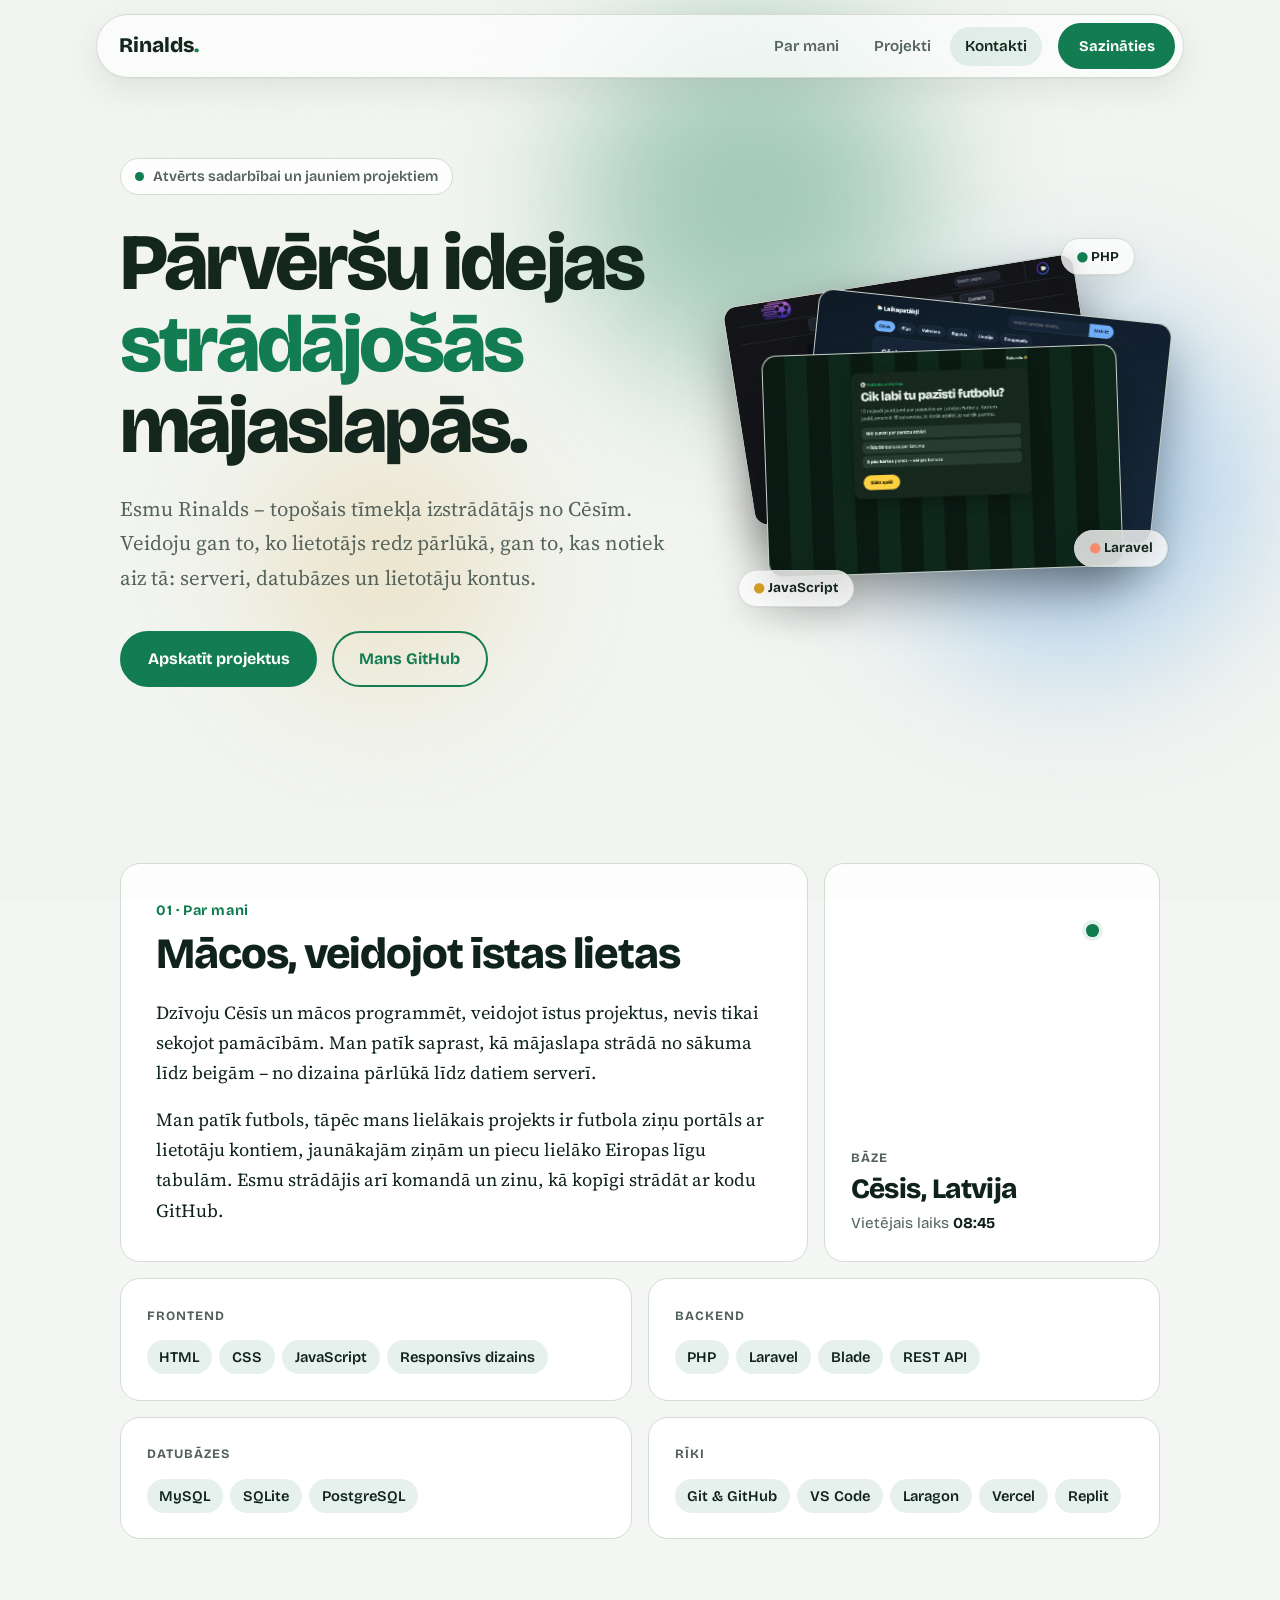
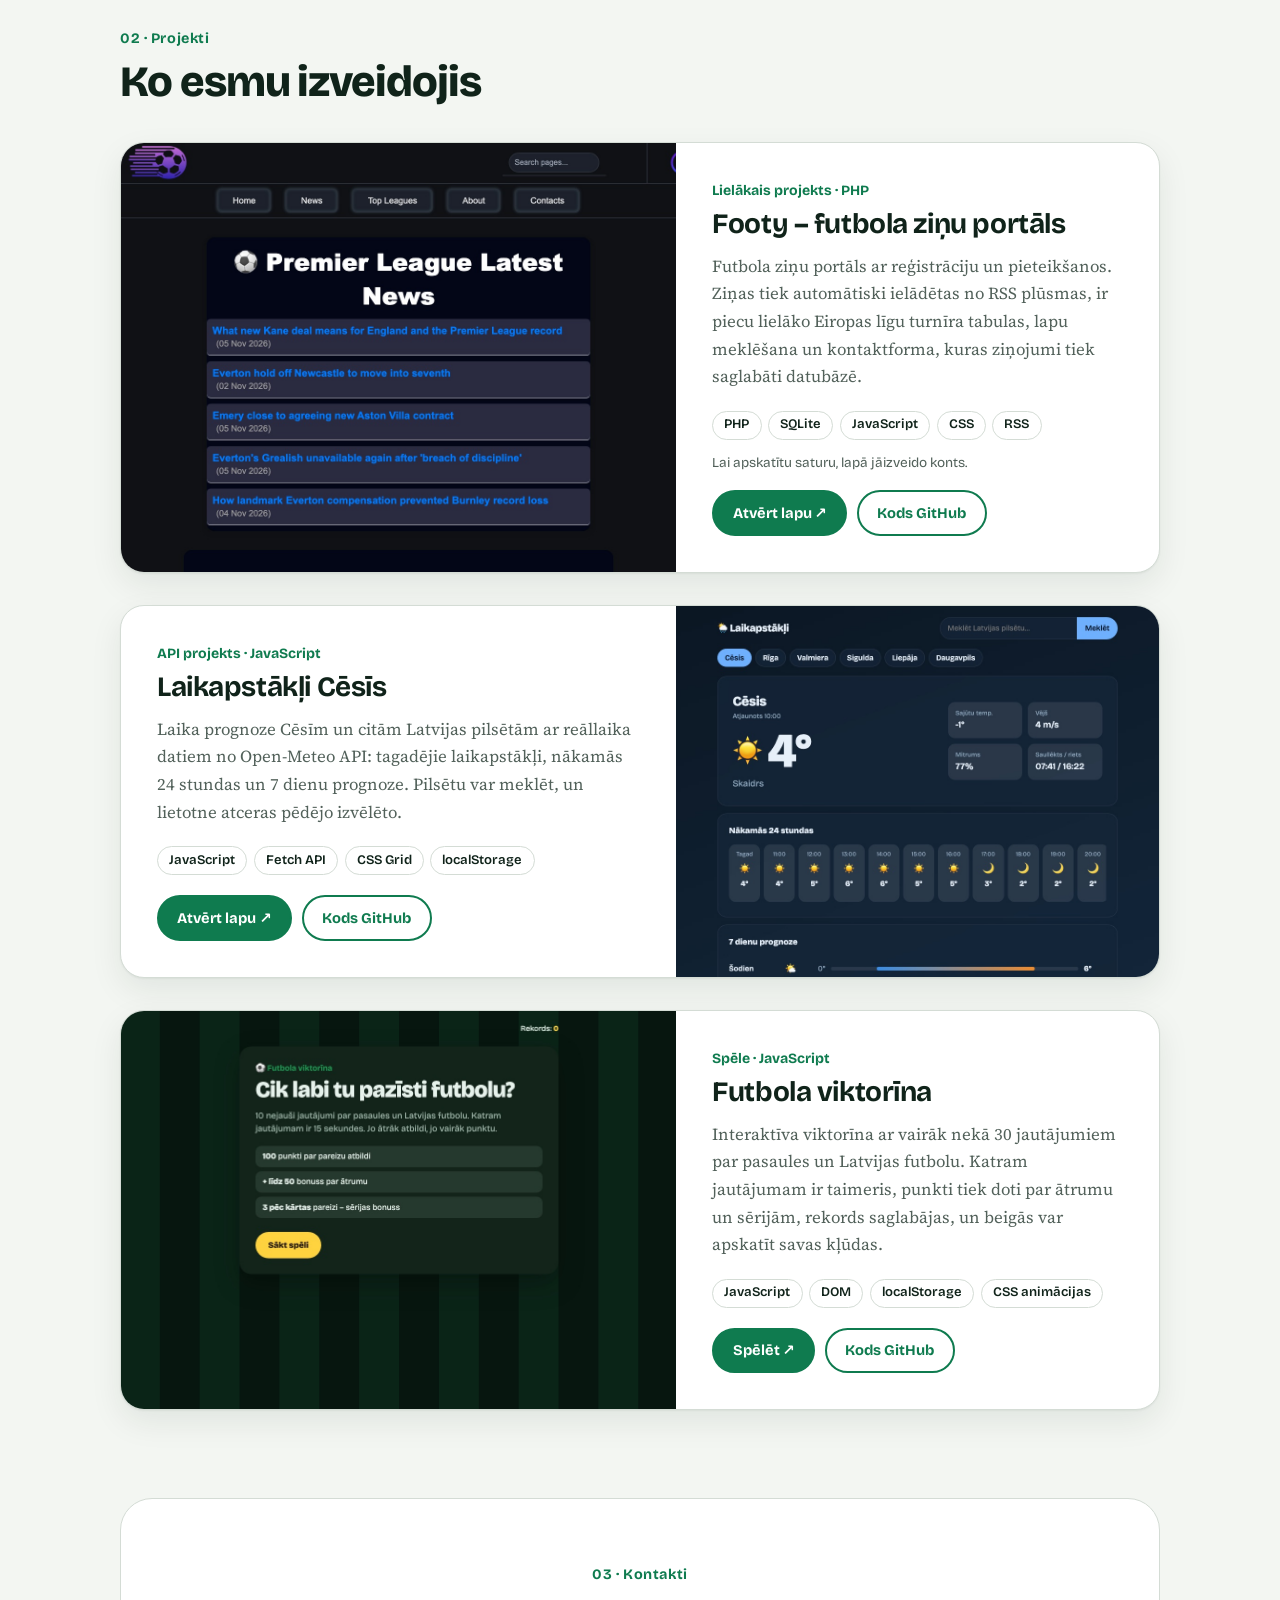
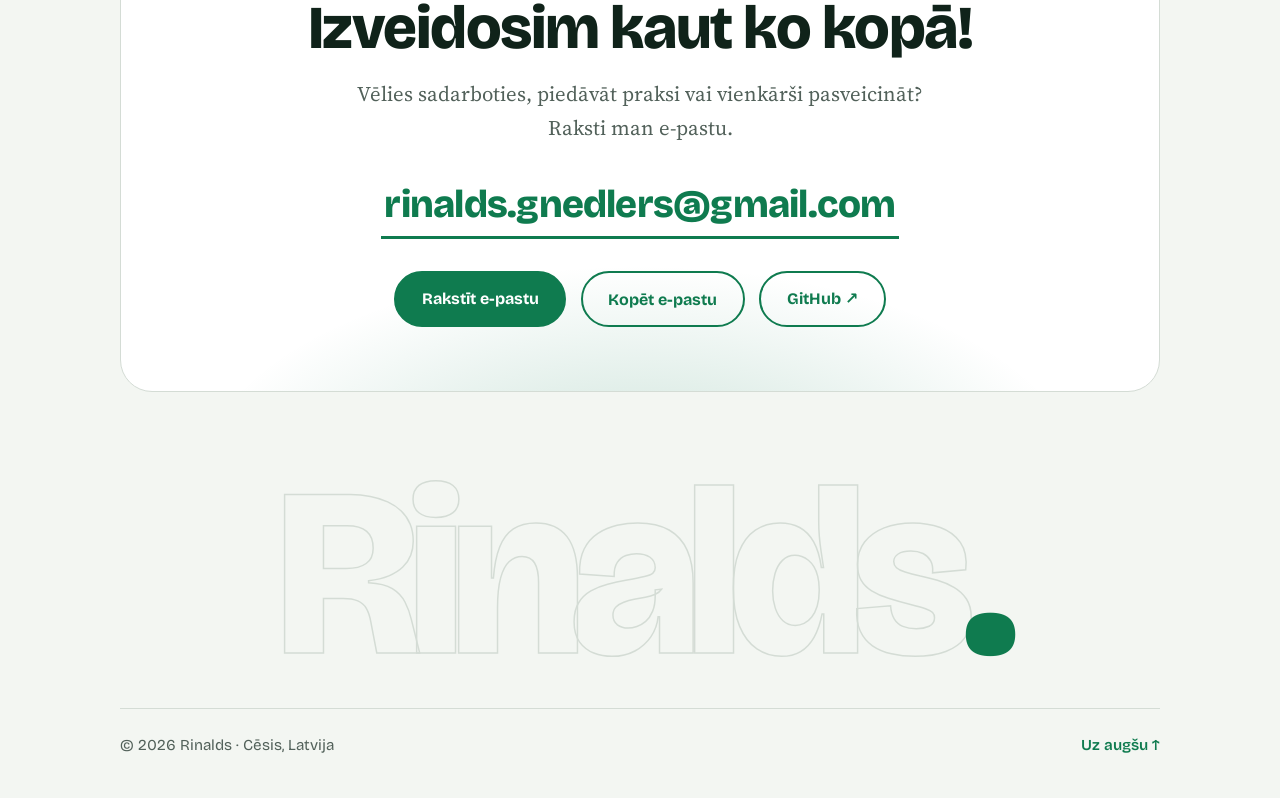
==== commit afafe873: "Noņemt tehnoloģiju joslu un liekās kartītes, atjaunot iepriekšējo projektu izkārtojumu" ====
--- a/index.html
+++ b/index.html
@@ -50,14 +50,6 @@
     </section>
   </main>
 
-  <!-- Tehnoloģiju josla -->
-  <div class="marquee" aria-hidden="true">
-    <div class="marquee-track">
-      <span>HTML</span><span>CSS</span><span>JavaScript</span><span>PHP</span><span>Laravel</span><span>Blade</span><span>MySQL</span><span>SQLite</span><span>PostgreSQL</span><span>Git</span><span>GitHub</span><span>REST API</span>
-      <span>HTML</span><span>CSS</span><span>JavaScript</span><span>PHP</span><span>Laravel</span><span>Blade</span><span>MySQL</span><span>SQLite</span><span>PostgreSQL</span><span>Git</span><span>GitHub</span><span>REST API</span>
-    </div>
-  </div>
-
   <div class="container">
     <!-- Par mani + prasmes -->
     <section id="about" class="section">
@@ -65,7 +57,7 @@
         <article class="tile tile-intro">
           <p class="eyebrow">01 · Par mani</p>
           <h2>Mācos, veidojot īstas lietas</h2>
-          <p>Dzīvoju Cēsīs un mācos programmēt, veidojot īstus projektus, nevis tikai sekojot pamācībām. Sāku ar HTML un CSS, bet tagad strādāju arī ar PHP, Laravel un datubāzēm.</p>
+          <p>Dzīvoju Cēsīs un mācos programmēt, veidojot īstus projektus, nevis tikai sekojot pamācībām. Man patīk saprast, kā mājaslapa strādā no sākuma līdz beigām – no dizaina pārlūkā līdz datiem serverī.</p>
           <p>Man patīk futbols, tāpēc mans lielākais projekts ir futbola ziņu portāls ar lietotāju kontiem, jaunākajām ziņām un piecu lielāko Eiropas līgu tabulām. Esmu strādājis arī komandā un zinu, kā kopīgi strādāt ar kodu GitHub.</p>
         </article>
 
@@ -76,10 +68,6 @@
           <p class="tile-sub">Vietējais laiks <strong id="localTime">--:--</strong></p>
         </article>
 
-        <article class="tile tile-stats">
-          <div><span class="count" data-to="3">3</span><small>projekti tiešsaistē</small></div>
-          <div><span class="count" data-to="16">16</span><small>tehnoloģijas un rīki</small></div>
-        </article>
 
         <article class="tile skill" id="skills">
           <p class="tile-label">Frontend</p>
@@ -98,17 +86,7 @@
           <ul><li>Git &amp; GitHub</li><li>VS Code</li><li>Laragon</li><li>Vercel</li><li>Replit</li></ul>
         </article>
 
-        <article class="tile tile-learning">
-          <p class="tile-label"><span class="dot"></span> Šobrīd mācos</p>
-          <p class="tile-big">Laravel</p>
-          <p class="tile-sub">Maršruti, Blade šabloni un darbs ar datubāzēm</p>
-        </article>
-
-        <article class="tile tile-ball">
-          <span class="ball" aria-hidden="true">⚽</span>
-          <p class="tile-label">Ārpus koda</p>
-          <p class="tile-big">Futbols</p>
-        </article>
+
       </div>
     </section>
 
@@ -120,12 +98,11 @@
       </div>
 
       <div class="project-list">
-        <article class="project" style="--n:0">
+        <article class="project">
           <a class="preview" href="https://footy--rinaldsgnedlers.replit.app" target="_blank" rel="noopener" tabindex="-1" aria-hidden="true">
             <img src="img/footy.jpg" alt="" width="1440" height="900" loading="lazy">
           </a>
           <div class="project-body">
-            <span class="num">01</span>
             <p class="meta">Lielākais projekts · PHP</p>
             <h3>Footy – futbola ziņu portāls</h3>
             <p>Futbola ziņu portāls ar reģistrāciju un pieteikšanos. Ziņas tiek automātiski ielādētas no RSS plūsmas, ir piecu lielāko Eiropas līgu turnīra tabulas, lapu meklēšana un kontaktforma, kuras ziņojumi tiek saglabāti datubāzē.</p>
@@ -138,12 +115,11 @@
           </div>
         </article>
 
-        <article class="project" style="--n:1">
+        <article class="project">
           <a class="preview" href="https://rinalds230.github.io/laikapstakli-cesis/" target="_blank" rel="noopener" tabindex="-1" aria-hidden="true">
             <img src="img/laiks.jpg" alt="" width="1280" height="800" loading="lazy">
           </a>
           <div class="project-body">
-            <span class="num">02</span>
             <p class="meta">API projekts · JavaScript</p>
             <h3>Laikapstākļi Cēsīs</h3>
             <p>Laika prognoze Cēsīm un citām Latvijas pilsētām ar reāllaika datiem no Open-Meteo API: tagadējie laikapstākļi, nākamās 24 stundas un 7 dienu prognoze. Pilsētu var meklēt, un lietotne atceras pēdējo izvēlēto.</p>
@@ -155,12 +131,11 @@
           </div>
         </article>
 
-        <article class="project" style="--n:2">
+        <article class="project">
           <a class="preview" href="https://rinalds230.github.io/futbola-viktorina/" target="_blank" rel="noopener" tabindex="-1" aria-hidden="true">
             <img src="img/viktorina.jpg" alt="" width="1280" height="800" loading="lazy">
           </a>
           <div class="project-body">
-            <span class="num">03</span>
             <p class="meta">Spēle · JavaScript</p>
             <h3>Futbola viktorīna</h3>
             <p>Interaktīva viktorīna ar vairāk nekā 30 jautājumiem par pasaules un Latvijas futbolu. Katram jautājumam ir taimeris, punkti tiek doti par ātrumu un sērijām, rekords saglabājas, un beigās var apskatīt savas kļūdas.</p>
@@ -228,17 +203,6 @@
     tick();
     setInterval(tick, 30000);
 
-    // Skaitļi saskaitās, kad tie parādās ekrānā
-    const countUp = (el) => {
-      const to = Number(el.dataset.to);
-      const start = performance.now();
-      const step = (now) => {
-        const p = Math.min(1, (now - start) / 1200);
-        el.textContent = Math.round(to * (1 - Math.pow(1 - p, 3)));
-        if (p < 1) requestAnimationFrame(step);
-      };
-      requestAnimationFrame(step);
-    };
 
     // Elementi parādās, kad tos ieritina ekrānā
     if (!calm && "IntersectionObserver" in window) {
@@ -251,7 +215,6 @@
           const delay = Math.min([...el.parentElement.children].indexOf(el), 6) * 70;
           el.style.transitionDelay = `${delay}ms`;
           el.classList.add("in");
-          el.querySelectorAll(".count").forEach(countUp);
           io.unobserve(el);
           setTimeout(() => {
             el.classList.remove("reveal", "in");
--- a/style.css
+++ b/style.css
@@ -61,7 +61,7 @@
 a:focus-visible, button:focus-visible { outline: 3px solid var(--accent); outline-offset: 3px; }
 
 h1, h2, h3, .logo, nav a, .button, .meta, .tags, .status, .email, .eyebrow,
-.tile-label, .tile-big, .tile-sub, .skill li, .note, .site-footer, .marquee, .num, .tile-stats {
+.tile-label, .tile-big, .tile-sub, .skill li, .note, .site-footer {
   font-family: var(--heading);
 }
 
@@ -261,32 +261,6 @@
 .c2::before { color: var(--accent-2); }
 .c3::before { color: #f78c6c; }
 
-/* Tehnoloģiju josla */
-.marquee {
-  overflow: hidden;
-  padding: 1.1rem 0;
-  border-block: 1px solid var(--line);
-  background: color-mix(in srgb, var(--panel) 50%, transparent);
-  mask-image: linear-gradient(90deg, transparent, #000 10%, #000 90%, transparent);
-}
-.marquee-track {
-  display: flex;
-  width: max-content;
-  animation: marquee 35s linear infinite;
-}
-.marquee:hover .marquee-track { animation-play-state: paused; }
-.marquee span {
-  display: inline-flex;
-  align-items: center;
-  gap: 2.5rem;
-  padding-right: 2.5rem;
-  font-size: 1.35rem;
-  font-weight: 700;
-  color: var(--muted);
-  white-space: nowrap;
-}
-.marquee span::after { content: "✦"; font-size: 0.8rem; color: var(--accent); }
-
 /* Sadaļas */
 .container { max-width: var(--max); margin: 0 auto; padding: 0 1.5rem; }
 .section { padding: 5.5rem 0 0; }
@@ -320,7 +294,7 @@
 .tile-sub { font-size: 0.95rem; color: var(--muted); margin-top: 0.35rem; }
 .tile-sub strong { color: var(--ink); }
 
-.tile-intro { grid-column: span 4; grid-row: span 2; padding: 2.2rem; }
+.tile-intro { grid-column: span 4; padding: 2.2rem; }
 .tile-intro h2 { margin-bottom: 1.25rem; }
 .tile-intro p:not(.eyebrow) { max-width: 40rem; }
 .tile-intro p + p { margin-top: 1rem; }
@@ -345,10 +319,6 @@
   box-shadow: 0 0 0 4px var(--accent-soft);
 }
 
-.tile-stats { grid-column: span 2; display: grid; grid-template-columns: 1fr 1fr; gap: 1rem; align-items: end; }
-.tile-stats span { display: block; font-size: 3.2rem; font-weight: 800; line-height: 1; letter-spacing: -0.04em; color: var(--accent); }
-.tile-stats small { display: block; margin-top: 0.4rem; font-size: 0.85rem; color: var(--muted); line-height: 1.3; }
-
 .skill { grid-column: span 3; }
 .skill ul { display: flex; flex-wrap: wrap; gap: 0.45rem; list-style: none; margin-top: 0.9rem; }
 .skill li {
@@ -361,21 +331,10 @@
 }
 .skill li:hover { background: var(--accent); color: var(--accent-ink); }
 
-.tile-learning { grid-column: span 3; }
-.tile-ball { grid-column: span 3; }
-.ball {
-  position: absolute;
-  right: 1.6rem; bottom: 1.1rem;
-  font-size: 3.2rem;
-  animation: bounce 1.6s cubic-bezier(0.3, 0, 0.7, 1) infinite;
-}
-.tile-ball:hover .ball { animation-duration: 0.8s; }
-
-/* Projekti – kartītes kraujas, ritinot lapu */
-.project-list { display: grid; gap: 1.5rem; }
+/* Projekti */
+.project-list { display: grid; gap: 2rem; }
 .project {
-  position: sticky;
-  top: calc(6rem + var(--n) * 1.25rem);
+  position: relative;
   display: grid;
   grid-template-columns: 1.15fr 1fr;
   background: var(--panel);
@@ -383,9 +342,9 @@
   border-radius: 1.5rem;
   overflow: hidden;
   box-shadow: var(--shadow);
-  transition: border-color 0.25s;
-}
-.project:hover { border-color: color-mix(in srgb, var(--accent) 60%, var(--line)); }
+  transition: transform 0.25s, border-color 0.25s;
+}
+.project:hover { transform: translateY(-4px); border-color: color-mix(in srgb, var(--accent) 60%, var(--line)); }
 .project:nth-child(even) .preview { order: 2; }
 .preview { position: relative; display: block; min-height: 18rem; background: var(--panel-2); overflow: hidden; }
 .preview img {
@@ -397,17 +356,8 @@
 .project:hover .preview img { transform: scale(1.05); }
 
 .project-body { position: relative; display: flex; flex-direction: column; padding: 2.25rem; }
-.num {
-  position: absolute;
-  top: 1rem; right: 1.5rem;
-  font-size: 4.5rem;
-  font-weight: 800;
-  line-height: 1;
-  color: transparent;
-  -webkit-text-stroke: 1.5px var(--line);
-}
 .meta { font-size: 0.88rem; color: var(--accent); font-weight: 700; margin-bottom: 0.4rem; }
-.project h3 { font-size: 1.75rem; line-height: 1.15; letter-spacing: -0.015em; margin-bottom: 0.75rem; padding-right: 4rem; }
+.project h3 { font-size: 1.75rem; line-height: 1.15; letter-spacing: -0.015em; margin-bottom: 0.75rem; }
 .project-body > p:not(.meta):not(.note) { color: var(--muted); font-size: 1.05rem; }
 .tags { display: flex; flex-wrap: wrap; gap: 0.4rem; list-style: none; margin: 1.25rem 0; font-size: 0.82rem; font-weight: 600; }
 .tags li { padding: 0.15rem 0.7rem; border: 1px solid var(--line); border-radius: 999px; }
@@ -502,20 +452,15 @@
   100% { box-shadow: 0 0 0 0 transparent; }
 }
 @keyframes ping { 0% { transform: scale(0.2); opacity: 0.9; } 100% { transform: scale(1); opacity: 0; } }
-@keyframes marquee { to { transform: translateX(-50%); } }
-@keyframes bounce {
-  0%, 100% { transform: translateY(0) rotate(0); }
-  50% { transform: translateY(-1.2rem) rotate(180deg); }
-}
 
 /* Planšete */
 @media (max-width: 900px) {
   .hero { grid-template-columns: 1fr; gap: 2.5rem; padding: 3.5rem 0 4.5rem; }
   .stack { max-width: 30rem; width: 100%; margin: 1rem auto 0; }
   .bento { grid-template-columns: repeat(2, 1fr); }
-  .tile-intro { grid-column: span 2; grid-row: auto; }
-  .tile-place, .tile-stats, .skill, .tile-learning, .tile-ball { grid-column: span 1; }
-  .project { grid-template-columns: 1fr; position: relative; top: 0; }
+  .tile-intro, .tile-place { grid-column: span 2; }
+  .skill { grid-column: span 1; }
+  .project { grid-template-columns: 1fr; }
   .project:nth-child(even) .preview { order: 0; }
   .preview { aspect-ratio: 16 / 10; min-height: 0; }
 }
@@ -528,10 +473,9 @@
   nav a { padding: 0.4rem 0.55rem; font-size: 0.86rem; }
   .logo { font-size: 1.15rem; }
   .bento { grid-template-columns: 1fr; }
-  .tile-intro, .tile-place, .tile-stats, .skill, .tile-learning, .tile-ball { grid-column: auto; }
+  .tile-intro, .tile-place, .skill { grid-column: auto; }
   .tile-intro { padding: 1.6rem; }
   .project-body { padding: 1.6rem; }
-  .num { font-size: 3.2rem; }
   .footer-row { flex-direction: column; }
 }
 
